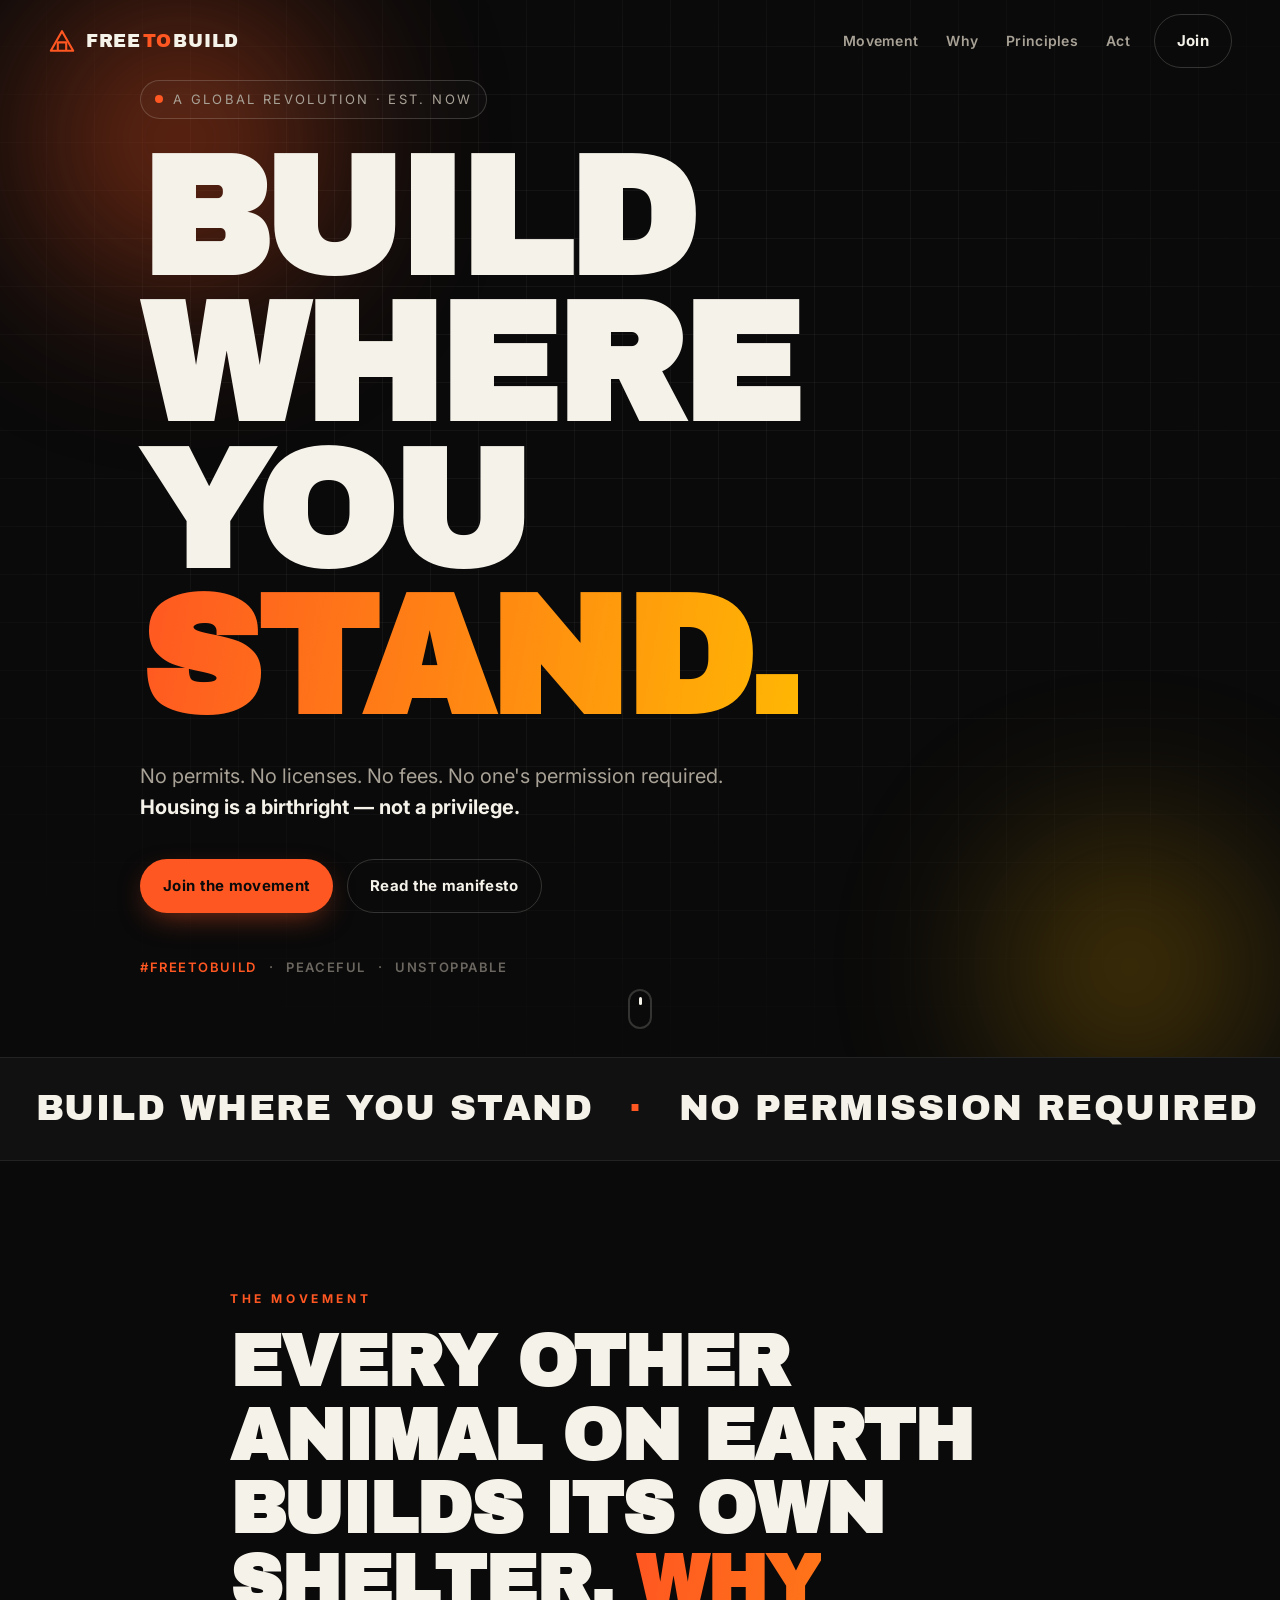
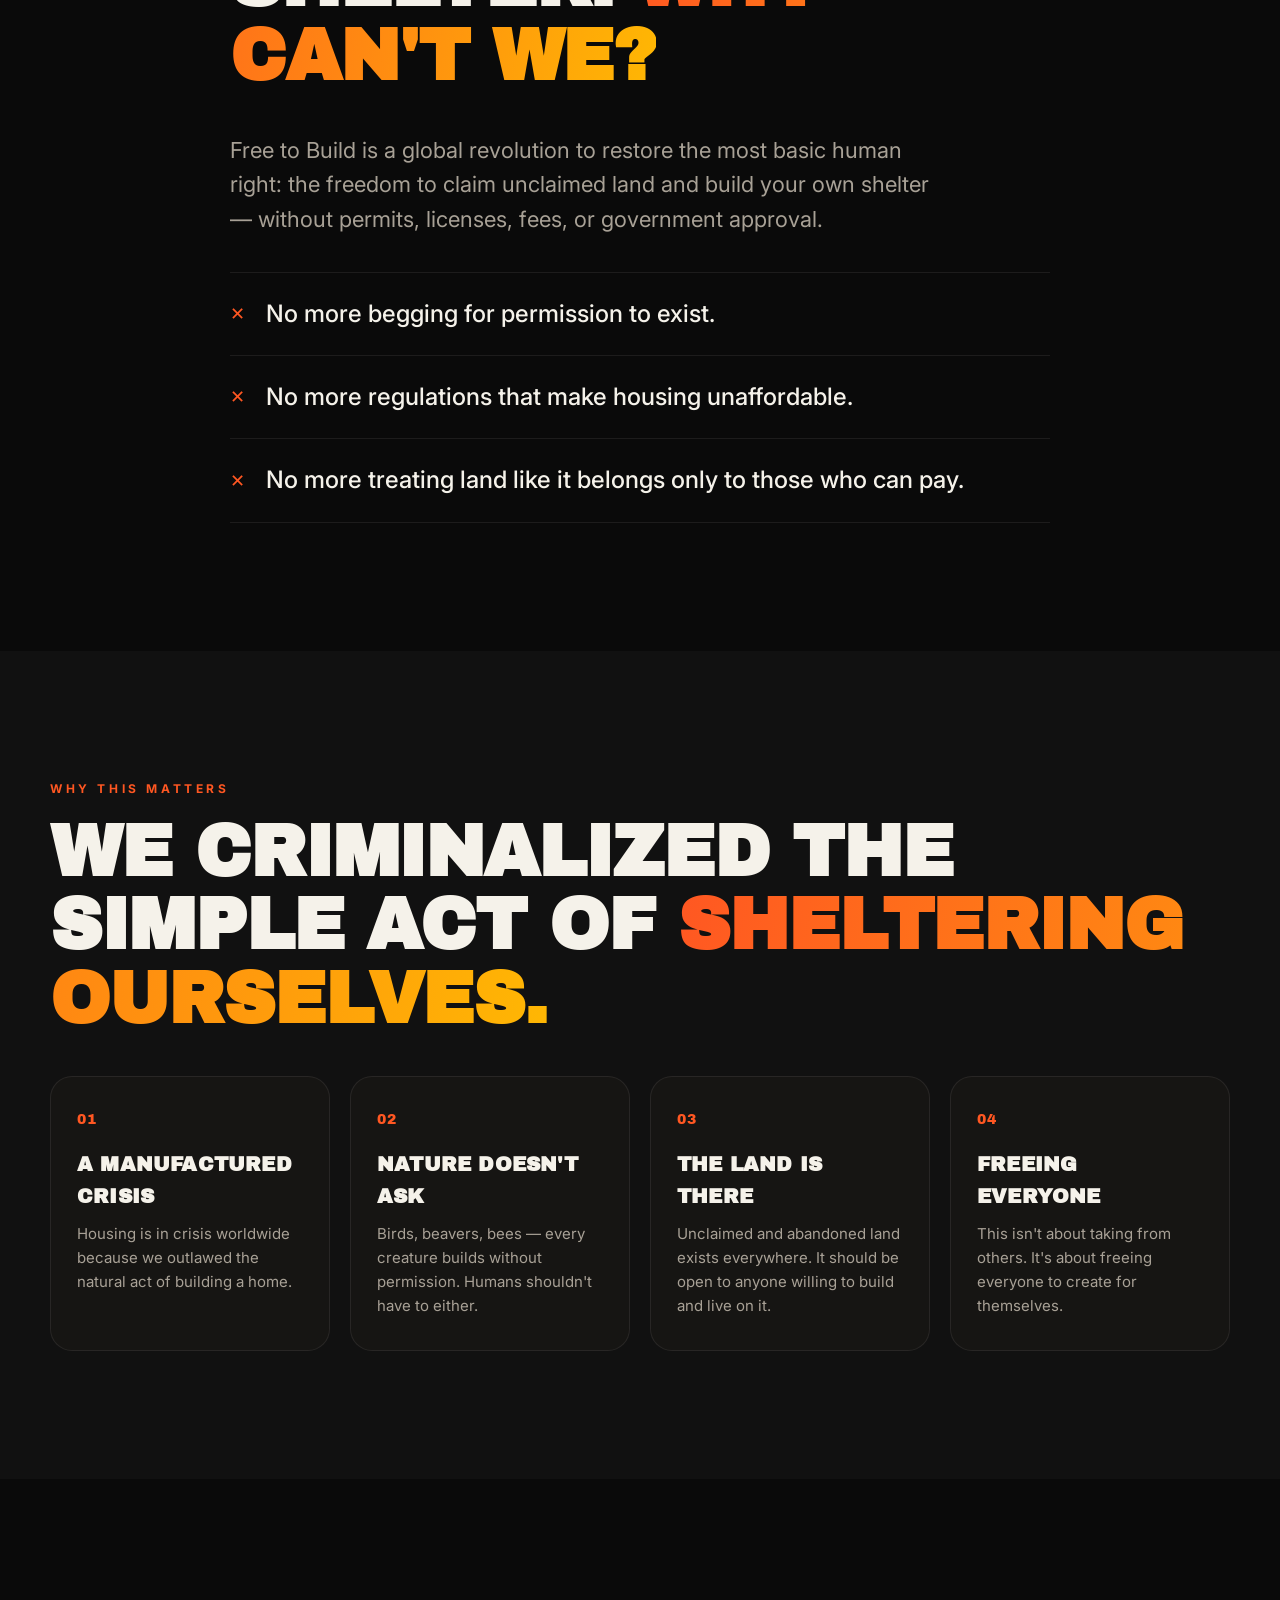
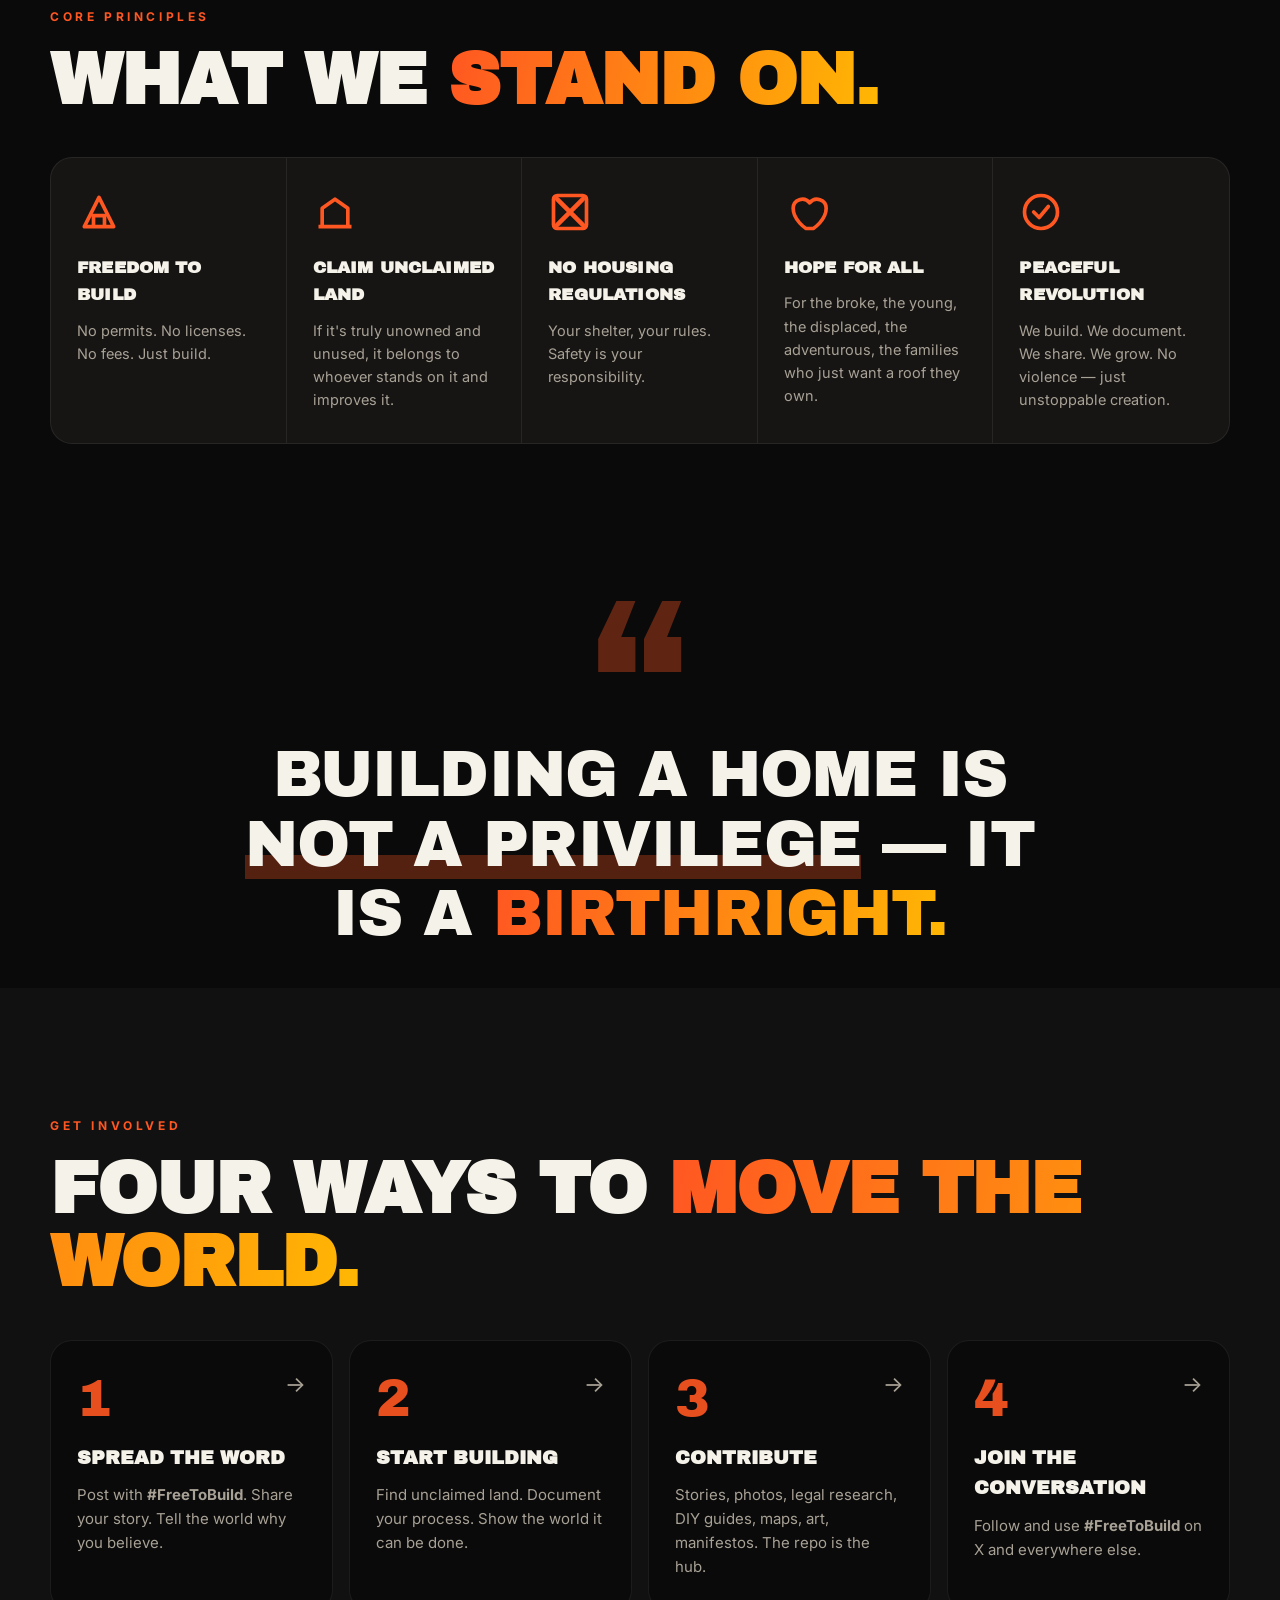
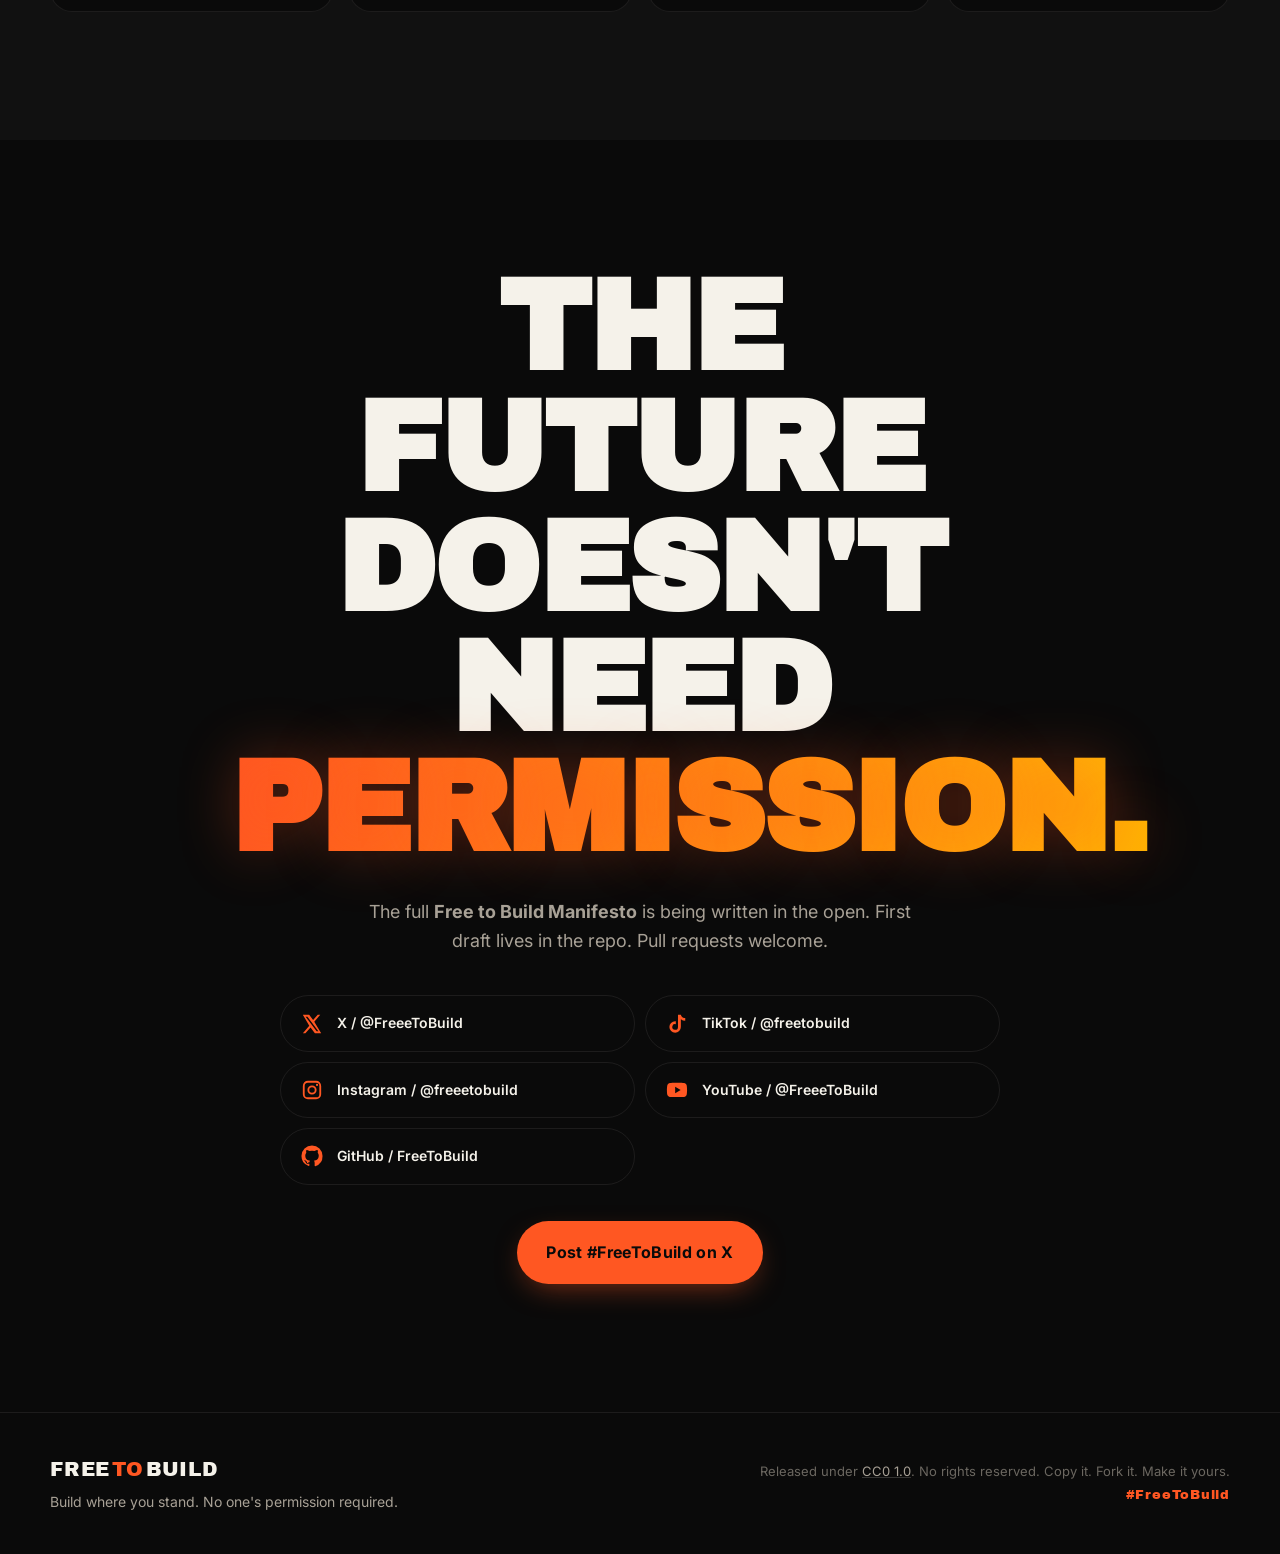
==== index.html @ 75aab4f0 "Add script to generate PNG variations of the Free To Build logo for social media - Implemented logo " ====
<!DOCTYPE html>
<html lang="en">
<head>
<meta charset="UTF-8" />
<meta name="viewport" content="width=device-width, initial-scale=1.0, viewport-fit=cover" />
<meta name="theme-color" content="#0a0a0a" />
<title>Free to Build — Build where you stand.</title>
<meta name="description" content="Free to Build is a global movement to restore the birthright to claim unclaimed land and build your own shelter. No permits. No fees. Just build." />

<!-- Open Graph -->
<meta property="og:title" content="Free to Build — Build where you stand." />
<meta property="og:description" content="A global movement to restore the birthright to build your own shelter. No permits. No fees. Just build." />
<meta property="og:type" content="website" />
<meta property="og:url" content="https://freetobuild.github.io/" />
<meta property="og:image" content="https://freetobuild.github.io/og.svg" />
<meta name="twitter:card" content="summary_large_image" />

<link rel="icon" type="image/svg+xml" href="favicon.svg" />
<link rel="preconnect" href="https://fonts.googleapis.com" />
<link rel="preconnect" href="https://fonts.gstatic.com" crossorigin />
<link href="https://fonts.googleapis.com/css2?family=Archivo+Black&family=Inter:wght@400;500;600;700;900&display=swap" rel="stylesheet" />
<link rel="stylesheet" href="styles.css" />
</head>
<body>

<header class="nav" id="nav">
  <a href="#top" class="brand" aria-label="Free to Build home">
    <span class="brand-mark" aria-hidden="true">
      <svg viewBox="0 0 40 40" width="28" height="28"><path d="M4 34 L20 6 L36 34 Z" fill="none" stroke="currentColor" stroke-width="3" stroke-linejoin="round"/><path d="M14 34 V22 H26 V34" fill="none" stroke="currentColor" stroke-width="3" stroke-linejoin="round"/></svg>
    </span>
    <span class="brand-text">FREE<span class="brand-to">TO</span>BUILD</span>
  </a>
  <nav class="nav-links" aria-label="Primary">
    <a href="#movement">Movement</a>
    <a href="#why">Why</a>
    <a href="#principles">Principles</a>
    <a href="#act">Act</a>
  </nav>
  <a class="btn btn-ghost nav-cta" href="#act">Join</a>
</header>

<main id="top">

  <!-- HERO -->
  <section class="hero">
    <div class="hero-bg" aria-hidden="true">
      <div class="grid-overlay"></div>
      <div class="glow glow-a"></div>
      <div class="glow glow-b"></div>
    </div>

    <div class="hero-inner">
      <p class="eyebrow"><span class="pulse"></span> A global revolution &middot; est. now</p>
      <h1 class="hero-title">
        <span class="line">Build where</span>
        <span class="line">you <em>stand.</em></span>
      </h1>
      <p class="hero-sub">
        No permits. No licenses. No fees. No one's permission required.
        <br />
        <strong>Housing is a birthright — not a privilege.</strong>
      </p>

      <div class="hero-cta">
        <a class="btn btn-primary" href="#act">Join the movement</a>
        <a class="btn btn-ghost" href="#manifesto">Read the manifesto</a>
      </div>

      <div class="hero-tags">
        <span>#FreeToBuild</span>
        <span aria-hidden="true">·</span>
        <span>Peaceful</span>
        <span aria-hidden="true">·</span>
        <span>Unstoppable</span>
      </div>
    </div>

    <a href="#movement" class="scroll-cue" aria-label="Scroll down">
      <span></span>
    </a>
  </section>

  <!-- MARQUEE -->
  <div class="marquee" aria-hidden="true">
    <div class="marquee-track">
      <span>BUILD WHERE YOU STAND</span><span>·</span>
      <span>NO PERMISSION REQUIRED</span><span>·</span>
      <span>SHELTER IS A BIRTHRIGHT</span><span>·</span>
      <span>#FREETOBUILD</span><span>·</span>
      <span>BUILD WHERE YOU STAND</span><span>·</span>
      <span>NO PERMISSION REQUIRED</span><span>·</span>
      <span>SHELTER IS A BIRTHRIGHT</span><span>·</span>
      <span>#FREETOBUILD</span><span>·</span>
    </div>
  </div>

  <!-- MOVEMENT -->
  <section id="movement" class="section">
    <div class="container narrow">
      <p class="section-tag">The Movement</p>
      <h2 class="section-title">Every other animal on Earth builds its own shelter. <span class="accent">Why can't we?</span></h2>
      <p class="lead">
        Free to Build is a global revolution to restore the most basic human right:
        the freedom to claim unclaimed land and build your own shelter —
        without permits, licenses, fees, or government approval.
      </p>
      <ul class="stripe-list">
        <li>No more begging for permission to exist.</li>
        <li>No more regulations that make housing unaffordable.</li>
        <li>No more treating land like it belongs only to those who can pay.</li>
      </ul>
    </div>
  </section>

  <!-- WHY -->
  <section id="why" class="section section-dark">
    <div class="container">
      <p class="section-tag">Why this matters</p>
      <h2 class="section-title">We criminalized the simple act of <span class="accent">sheltering ourselves.</span></h2>

      <div class="cards">
        <article class="card">
          <div class="card-num">01</div>
          <h3>A manufactured crisis</h3>
          <p>Housing is in crisis worldwide because we outlawed the natural act of building a home.</p>
        </article>
        <article class="card">
          <div class="card-num">02</div>
          <h3>Nature doesn't ask</h3>
          <p>Birds, beavers, bees — every creature builds without permission. Humans shouldn't have to either.</p>
        </article>
        <article class="card">
          <div class="card-num">03</div>
          <h3>The land is there</h3>
          <p>Unclaimed and abandoned land exists everywhere. It should be open to anyone willing to build and live on it.</p>
        </article>
        <article class="card">
          <div class="card-num">04</div>
          <h3>Freeing everyone</h3>
          <p>This isn't about taking from others. It's about freeing everyone to create for themselves.</p>
        </article>
      </div>
    </div>
  </section>

  <!-- PRINCIPLES -->
  <section id="principles" class="section">
    <div class="container">
      <p class="section-tag">Core Principles</p>
      <h2 class="section-title">What we <span class="accent">stand on.</span></h2>

      <div class="principles">
        <div class="principle">
          <div class="principle-icon" aria-hidden="true">
            <svg viewBox="0 0 24 24"><path d="M4 20 L12 4 L20 20 Z M9 20 V14 H15 V20" fill="none" stroke="currentColor" stroke-width="2" stroke-linejoin="round"/></svg>
          </div>
          <h3>Freedom to Build</h3>
          <p>No permits. No licenses. No fees. Just build.</p>
        </div>
        <div class="principle">
          <div class="principle-icon" aria-hidden="true">
            <svg viewBox="0 0 24 24"><path d="M3 20 H21 M5 20 V10 L12 5 L19 10 V20" fill="none" stroke="currentColor" stroke-width="2" stroke-linejoin="round"/></svg>
          </div>
          <h3>Claim Unclaimed Land</h3>
          <p>If it's truly unowned and unused, it belongs to whoever stands on it and improves it.</p>
        </div>
        <div class="principle">
          <div class="principle-icon" aria-hidden="true">
            <svg viewBox="0 0 24 24"><path d="M5 5 L19 19 M19 5 L5 19" stroke="currentColor" stroke-width="2.5" stroke-linecap="round"/><rect x="3" y="3" width="18" height="18" rx="2" fill="none" stroke="currentColor" stroke-width="2"/></svg>
          </div>
          <h3>No Housing Regulations</h3>
          <p>Your shelter, your rules. Safety is your responsibility.</p>
        </div>
        <div class="principle">
          <div class="principle-icon" aria-hidden="true">
            <svg viewBox="0 0 24 24"><path d="M12 21s-7-4.5-7-11a5 5 0 0 1 9-3 5 5 0 0 1 9 3c0 6.5-7 11-7 11z" fill="none" stroke="currentColor" stroke-width="2" stroke-linejoin="round"/></svg>
          </div>
          <h3>Hope for All</h3>
          <p>For the broke, the young, the displaced, the adventurous, the families who just want a roof they own.</p>
        </div>
        <div class="principle">
          <div class="principle-icon" aria-hidden="true">
            <svg viewBox="0 0 24 24"><circle cx="12" cy="12" r="9" fill="none" stroke="currentColor" stroke-width="2"/><path d="M8 12 L11 15 L16 9" fill="none" stroke="currentColor" stroke-width="2" stroke-linecap="round" stroke-linejoin="round"/></svg>
          </div>
          <h3>Peaceful Revolution</h3>
          <p>We build. We document. We share. We grow. No violence — just unstoppable creation.</p>
        </div>
      </div>
    </div>
  </section>

  <!-- QUOTE -->
  <section class="section quote-section">
    <div class="container narrow">
      <blockquote class="mega-quote">
        <span class="quote-mark" aria-hidden="true">“</span>
        Building a home is <span class="hl">not a privilege</span> —
        it is a <span class="hl-alt">birthright.</span>
      </blockquote>
    </div>
  </section>

  <!-- ACT -->
  <section id="act" class="section section-dark">
    <div class="container">
      <p class="section-tag">Get Involved</p>
      <h2 class="section-title">Four ways to <span class="accent">move the world.</span></h2>

      <div class="steps">
        <a class="step" href="https://x.com/hashtag/FreeToBuild" target="_blank" rel="noopener">
          <div class="step-num">1</div>
          <h3>Spread the Word</h3>
          <p>Post with <strong>#FreeToBuild</strong>. Share your story. Tell the world why you believe.</p>
          <span class="step-arrow" aria-hidden="true">→</span>
        </a>
        <a class="step" href="https://github.com/FreeToBuild" target="_blank" rel="noopener">
          <div class="step-num">2</div>
          <h3>Start Building</h3>
          <p>Find unclaimed land. Document your process. Show the world it can be done.</p>
          <span class="step-arrow" aria-hidden="true">→</span>
        </a>
        <a class="step" href="https://github.com/FreeToBuild" target="_blank" rel="noopener">
          <div class="step-num">3</div>
          <h3>Contribute</h3>
          <p>Stories, photos, legal research, DIY guides, maps, art, manifestos. The repo is the hub.</p>
          <span class="step-arrow" aria-hidden="true">→</span>
        </a>
        <a class="step" href="https://x.com/FreeeToBuild" target="_blank" rel="noopener">
          <div class="step-num">4</div>
          <h3>Join the Conversation</h3>
          <p>Follow and use <strong>#FreeToBuild</strong> on X and everywhere else.</p>
          <span class="step-arrow" aria-hidden="true">→</span>
        </a>
      </div>
    </div>
  </section>

  <!-- MANIFESTO / FINAL CTA -->
  <section id="manifesto" class="section final">
    <div class="container narrow center">
      <h2 class="final-title">
        The future<br/>doesn't need<br/><span class="accent-glow">permission.</span>
      </h2>
      <p class="final-sub">The full <strong>Free to Build Manifesto</strong> is being written in the open. First draft lives in the repo. Pull requests welcome.</p>

      <div class="social-row" aria-label="Follow Free to Build">
        <a class="social" href="https://x.com/FreeeToBuild" target="_blank" rel="noopener" aria-label="Follow on X">
          <svg viewBox="0 0 24 24" width="22" height="22"><path fill="currentColor" d="M18.244 2H21l-6.52 7.45L22 22h-6.84l-4.77-6.23L4.8 22H2.04l6.97-7.97L2 2h6.91l4.32 5.71L18.244 2zm-1.2 18h1.9L7.03 4H5.05l11.995 16z"/></svg>
          <span>X / @FreeeToBuild</span>
        </a>
        <a class="social" href="https://www.tiktok.com/@freetobuild" target="_blank" rel="noopener" aria-label="Follow on TikTok">
          <svg viewBox="0 0 24 24" width="22" height="22"><path fill="currentColor" d="M21 8.5a7.5 7.5 0 0 1-4.8-1.73v8.48a6.25 6.25 0 1 1-6.25-6.25c.25 0 .5.02.74.05v3.18a3.12 3.12 0 1 0 2.38 3.02V2h3.13A4.37 4.37 0 0 0 21 5.37V8.5z"/></svg>
          <span>TikTok / @freetobuild</span>
        </a>
        <a class="social" href="https://www.instagram.com/freeetobuild/" target="_blank" rel="noopener" aria-label="Follow on Instagram">
          <svg viewBox="0 0 24 24" width="22" height="22"><path fill="none" stroke="currentColor" stroke-width="2" d="M3 7.5A4.5 4.5 0 0 1 7.5 3h9A4.5 4.5 0 0 1 21 7.5v9a4.5 4.5 0 0 1-4.5 4.5h-9A4.5 4.5 0 0 1 3 16.5v-9z"/><circle cx="12" cy="12" r="4" fill="none" stroke="currentColor" stroke-width="2"/><circle cx="17.5" cy="6.5" r="1.2" fill="currentColor"/></svg>
          <span>Instagram / @freeetobuild</span>
        </a>
        <a class="social" href="https://www.youtube.com/@FreeeToBuild" target="_blank" rel="noopener" aria-label="Subscribe on YouTube">
          <svg viewBox="0 0 24 24" width="22" height="22"><path fill="currentColor" d="M23 12s0-3.6-.46-5.3a2.79 2.79 0 0 0-1.96-2C18.88 4.2 12 4.2 12 4.2s-6.88 0-8.58.5A2.79 2.79 0 0 0 1.46 6.7C1 8.4 1 12 1 12s0 3.6.46 5.3c.25.94.99 1.68 1.96 1.96 1.7.5 8.58.5 8.58.5s6.88 0 8.58-.5a2.79 2.79 0 0 0 1.96-1.96C23 15.6 23 12 23 12zM10 15.5v-7l6 3.5-6 3.5z"/></svg>
          <span>YouTube / @FreeeToBuild</span>
        </a>
        <a class="social" href="https://github.com/FreeToBuild" target="_blank" rel="noopener" aria-label="GitHub">
          <svg viewBox="0 0 24 24" width="22" height="22"><path fill="currentColor" d="M12 .5A11.5 11.5 0 0 0 .5 12a11.5 11.5 0 0 0 7.86 10.92c.57.1.78-.25.78-.55v-2c-3.2.7-3.88-1.37-3.88-1.37-.52-1.32-1.27-1.67-1.27-1.67-1.04-.71.08-.7.08-.7 1.15.08 1.76 1.18 1.76 1.18 1.02 1.75 2.68 1.24 3.34.95.1-.74.4-1.25.73-1.54-2.55-.29-5.24-1.28-5.24-5.68 0-1.26.45-2.28 1.18-3.08-.12-.29-.51-1.46.11-3.04 0 0 .97-.31 3.17 1.18a11 11 0 0 1 5.78 0c2.2-1.49 3.17-1.18 3.17-1.18.62 1.58.23 2.75.11 3.04.73.8 1.18 1.82 1.18 3.08 0 4.41-2.69 5.39-5.25 5.67.41.36.78 1.06.78 2.14v3.17c0 .31.21.67.79.55A11.5 11.5 0 0 0 23.5 12 11.5 11.5 0 0 0 12 .5z"/></svg>
          <span>GitHub / FreeToBuild</span>
        </a>
      </div>

      <div class="share">
        <a class="btn btn-primary btn-lg" href="https://x.com/intent/tweet?text=Build%20where%20you%20stand.%20No%20permission%20required.%20%23FreeToBuild&url=https%3A%2F%2Fgithub.com%2FFreeToBuild" target="_blank" rel="noopener">
          Post #FreeToBuild on X
        </a>
      </div>
    </div>
  </section>

</main>

<footer class="footer">
  <div class="container footer-inner">
    <div class="footer-brand">
      <span class="brand-text">FREE<span class="brand-to">TO</span>BUILD</span>
      <p>Build where you stand. No one's permission required.</p>
    </div>
    <div class="footer-meta">
      <p>Released under <a href="https://creativecommons.org/publicdomain/zero/1.0/" target="_blank" rel="noopener">CC0 1.0</a>. No rights reserved. Copy it. Fork it. Make it yours.</p>
      <p class="hash">#FreeToBuild</p>
    </div>
  </div>
</footer>

<script src="script.js" defer></script>
</body>
</html>
---- styles.css ----
/* =========================================================
   FREE TO BUILD — Stylesheet
   Dark, bold, emotional. Mobile-first.
   ========================================================= */

:root {
  --bg: #0a0a0a;
  --bg-2: #111111;
  --bg-3: #161513;
  --fg: #f5f2ea;
  --fg-dim: #a8a196;
  --muted: #6b6760;
  --line: rgba(245, 242, 234, 0.08);
  --line-strong: rgba(245, 242, 234, 0.18);

  --accent: #ff5722;       /* ember orange */
  --accent-2: #ffb703;     /* torch yellow */
  --accent-3: #ff3b2f;     /* signal red   */

  --radius: 14px;
  --radius-lg: 22px;

  --max: 1180px;
  --pad: clamp(20px, 5vw, 48px);

  --font-display: 'Archivo Black', 'Impact', 'Arial Black', system-ui, sans-serif;
  --font-body: 'Inter', system-ui, -apple-system, 'Segoe UI', Roboto, sans-serif;

  --ease: cubic-bezier(0.2, 0.8, 0.2, 1);
}

* { box-sizing: border-box; }
html { scroll-behavior: smooth; -webkit-text-size-adjust: 100%; }
body {
  margin: 0;
  background: var(--bg);
  color: var(--fg);
  font-family: var(--font-body);
  font-size: 17px;
  line-height: 1.6;
  -webkit-font-smoothing: antialiased;
  -moz-osx-font-smoothing: grayscale;
  overflow-x: hidden;
}

img, svg { max-width: 100%; display: block; }
a { color: inherit; text-decoration: none; }
button { font: inherit; }

::selection { background: var(--accent); color: #000; }

/* ============ NAV ============ */
.nav {
  position: fixed;
  top: 0; left: 0; right: 0;
  z-index: 50;
  display: flex;
  align-items: center;
  gap: 24px;
  padding: 14px var(--pad);
  background: rgba(10, 10, 10, 0);
  border-bottom: 1px solid transparent;
  transition: background .3s var(--ease), border-color .3s var(--ease), backdrop-filter .3s var(--ease);
}
.nav.scrolled {
  background: rgba(10, 10, 10, 0.78);
  -webkit-backdrop-filter: saturate(140%) blur(14px);
  backdrop-filter: saturate(140%) blur(14px);
  border-bottom-color: var(--line);
}

.brand {
  display: inline-flex;
  align-items: center;
  gap: 10px;
  color: var(--fg);
  font-family: var(--font-display);
  letter-spacing: 0.02em;
}
.brand-mark { color: var(--accent); display: inline-flex; }
.brand-text { font-size: 18px; letter-spacing: 0.04em; }
.brand-to { color: var(--accent); margin: 0 2px; }

.nav-links {
  margin-left: auto;
  display: none;
  gap: 28px;
}
.nav-links a {
  color: var(--fg-dim);
  font-weight: 600;
  font-size: 14px;
  letter-spacing: 0.02em;
  transition: color .2s var(--ease);
}
.nav-links a:hover { color: var(--fg); }

.nav-cta { margin-left: auto; }

@media (min-width: 780px) {
  .nav-links { display: inline-flex; }
  .nav-cta { margin-left: 0; }
}

/* ============ BUTTONS ============ */
.btn {
  display: inline-flex;
  align-items: center;
  justify-content: center;
  gap: 10px;
  padding: 14px 22px;
  border-radius: 999px;
  font-weight: 700;
  font-size: 15px;
  letter-spacing: 0.02em;
  border: 1px solid transparent;
  cursor: pointer;
  transition: transform .2s var(--ease), background .2s var(--ease),
              color .2s var(--ease), box-shadow .2s var(--ease), border-color .2s var(--ease);
  white-space: nowrap;
}
.btn-primary {
  background: var(--accent);
  color: #0a0a0a;
  box-shadow: 0 10px 30px -10px rgba(255, 87, 34, 0.55);
}
.btn-primary:hover { transform: translateY(-2px); box-shadow: 0 16px 40px -12px rgba(255, 87, 34, 0.7); }
.btn-ghost {
  background: transparent;
  color: var(--fg);
  border-color: var(--line-strong);
}
.btn-ghost:hover { border-color: var(--fg); background: rgba(245, 242, 234, 0.04); }
.btn-lg { padding: 18px 28px; font-size: 16px; }

/* ============ HERO ============ */
.hero {
  position: relative;
  min-height: 100svh;
  min-height: 100vh;
  display: grid;
  place-items: center;
  padding: calc(env(safe-area-inset-top) + 80px) var(--pad) 80px;
  overflow: hidden;
  isolation: isolate;
}

.hero-bg { position: absolute; inset: 0; z-index: -1; overflow: hidden; }

.grid-overlay {
  position: absolute; inset: -2px;
  background-image:
    linear-gradient(var(--line) 1px, transparent 1px),
    linear-gradient(90deg, var(--line) 1px, transparent 1px);
  background-size: 48px 48px;
  mask-image: radial-gradient(ellipse 80% 70% at 50% 40%, #000 40%, transparent 90%);
  -webkit-mask-image: radial-gradient(ellipse 80% 70% at 50% 40%, #000 40%, transparent 90%);
  opacity: 0.6;
}

.glow {
  position: absolute;
  border-radius: 50%;
  filter: blur(80px);
  opacity: 0.55;
  pointer-events: none;
  will-change: transform;
}
.glow-a {
  width: 520px; height: 520px;
  background: radial-gradient(circle, var(--accent) 0%, transparent 60%);
  top: -120px; left: -80px;
  animation: drift 22s ease-in-out infinite alternate;
}
.glow-b {
  width: 460px; height: 460px;
  background: radial-gradient(circle, var(--accent-2) 0%, transparent 60%);
  bottom: -140px; right: -80px;
  opacity: 0.35;
  animation: drift 28s ease-in-out infinite alternate-reverse;
}
@keyframes drift {
  0%   { transform: translate(0, 0) scale(1); }
  100% { transform: translate(60px, 40px) scale(1.1); }
}

.hero-inner {
  max-width: 1000px;
  width: 100%;
  text-align: left;
}

.eyebrow {
  display: inline-flex;
  align-items: center;
  gap: 10px;
  font-size: 13px;
  letter-spacing: 0.18em;
  text-transform: uppercase;
  color: var(--fg-dim);
  margin: 0 0 28px;
  padding: 8px 14px;
  border: 1px solid var(--line-strong);
  border-radius: 999px;
  background: rgba(255, 255, 255, 0.02);
}
.pulse {
  width: 8px; height: 8px; border-radius: 50%;
  background: var(--accent);
  box-shadow: 0 0 0 0 rgba(255, 87, 34, 0.6);
  animation: pulse 1.8s ease-out infinite;
}
@keyframes pulse {
  0% { box-shadow: 0 0 0 0 rgba(255, 87, 34, 0.6); }
  100% { box-shadow: 0 0 0 18px rgba(255, 87, 34, 0); }
}

.hero-title {
  font-family: var(--font-display);
  font-weight: 900;
  font-size: clamp(54px, 13vw, 180px);
  line-height: 0.88;
  letter-spacing: -0.02em;
  margin: 0 0 28px;
  text-transform: uppercase;
}
.hero-title .line {
  display: block;
  transform: translateY(20px);
  opacity: 0;
  animation: riseIn .9s var(--ease) forwards;
}
.hero-title .line:nth-child(2) { animation-delay: .15s; }
.hero-title em {
  font-style: normal;
  background: linear-gradient(100deg, var(--accent) 0%, var(--accent-2) 100%);
  -webkit-background-clip: text;
  background-clip: text;
  color: transparent;
  position: relative;
}
@keyframes riseIn {
  to { transform: translateY(0); opacity: 1; }
}

.hero-sub {
  max-width: 640px;
  color: var(--fg-dim);
  font-size: clamp(16px, 2vw, 20px);
  line-height: 1.55;
  margin: 0 0 36px;
}
.hero-sub strong { color: var(--fg); font-weight: 700; }

.hero-cta {
  display: flex;
  flex-wrap: wrap;
  gap: 14px;
  margin-bottom: 44px;
}

.hero-tags {
  display: flex;
  flex-wrap: wrap;
  gap: 12px;
  color: var(--muted);
  font-size: 13px;
  letter-spacing: 0.12em;
  text-transform: uppercase;
  font-weight: 600;
}
.hero-tags span:first-child { color: var(--accent); }

.scroll-cue {
  position: absolute;
  bottom: 28px; left: 50%;
  transform: translateX(-50%);
  width: 24px; height: 40px;
  border: 2px solid var(--line-strong);
  border-radius: 14px;
  display: none;
}
.scroll-cue span {
  display: block;
  width: 3px; height: 8px;
  background: var(--fg);
  border-radius: 2px;
  margin: 6px auto;
  animation: drop 1.8s var(--ease) infinite;
}
@keyframes drop { 0%,100% { transform: translateY(0); opacity: .4; } 50% { transform: translateY(12px); opacity: 1; } }
@media (min-height: 720px) and (min-width: 780px) { .scroll-cue { display: block; } }

/* ============ MARQUEE ============ */
.marquee {
  overflow: hidden;
  border-top: 1px solid var(--line);
  border-bottom: 1px solid var(--line);
  background: var(--bg-2);
  padding: 22px 0;
}
.marquee-track {
  display: inline-flex;
  gap: 36px;
  white-space: nowrap;
  font-family: var(--font-display);
  font-size: clamp(22px, 3.5vw, 36px);
  letter-spacing: 0.04em;
  color: var(--fg);
  animation: slide 38s linear infinite;
  padding-left: 36px;
}
.marquee-track span:nth-child(even) { color: var(--accent); }
@keyframes slide { to { transform: translateX(-50%); } }

/* ============ SECTIONS ============ */
.section {
  padding: clamp(72px, 10vw, 140px) var(--pad);
  position: relative;
}
.section-dark { background: var(--bg-2); }
.container { max-width: var(--max); margin: 0 auto; width: 100%; }
.container.narrow { max-width: 820px; }
.container.center { text-align: center; }

.section-tag {
  font-size: 12px;
  letter-spacing: 0.3em;
  text-transform: uppercase;
  color: var(--accent);
  font-weight: 700;
  margin: 0 0 18px;
}

.section-title {
  font-family: var(--font-display);
  font-size: clamp(34px, 6vw, 72px);
  line-height: 1.02;
  letter-spacing: -0.015em;
  margin: 0 0 40px;
  text-transform: uppercase;
}
.accent {
  background: linear-gradient(100deg, var(--accent) 0%, var(--accent-2) 100%);
  -webkit-background-clip: text;
  background-clip: text;
  color: transparent;
}

.lead {
  font-size: clamp(17px, 2vw, 22px);
  line-height: 1.55;
  color: var(--fg-dim);
  margin: 0 0 36px;
  max-width: 720px;
}

.stripe-list {
  list-style: none;
  padding: 0;
  margin: 0;
  border-top: 1px solid var(--line);
}
.stripe-list li {
  padding: 22px 0;
  border-bottom: 1px solid var(--line);
  font-size: clamp(18px, 2.2vw, 24px);
  font-weight: 500;
  color: var(--fg);
  position: relative;
  padding-left: 36px;
  transition: color .3s var(--ease), padding-left .3s var(--ease);
}
.stripe-list li::before {
  content: '✕';
  position: absolute;
  left: 0; top: 50%;
  transform: translateY(-50%);
  color: var(--accent);
  font-weight: 900;
  font-size: 18px;
}
.stripe-list li:hover { padding-left: 44px; color: var(--fg); }

/* ============ CARDS ============ */
.cards {
  display: grid;
  grid-template-columns: 1fr;
  gap: 20px;
}
@media (min-width: 640px)  { .cards { grid-template-columns: repeat(2, 1fr); } }
@media (min-width: 1000px) { .cards { grid-template-columns: repeat(4, 1fr); } }

.card {
  position: relative;
  padding: 32px 26px;
  border: 1px solid var(--line);
  border-radius: var(--radius-lg);
  background: var(--bg-3);
  overflow: hidden;
  transition: border-color .3s var(--ease), transform .3s var(--ease);
}
.card::before {
  content: '';
  position: absolute;
  inset: 0;
  background: radial-gradient(420px circle at var(--mx, -100px) var(--my, -100px), rgba(255, 87, 34, 0.14), transparent 40%);
  opacity: 0;
  transition: opacity .3s var(--ease);
  pointer-events: none;
}
.card:hover { border-color: var(--line-strong); transform: translateY(-4px); }
.card:hover::before { opacity: 1; }

.card-num {
  font-family: var(--font-display);
  font-size: 14px;
  color: var(--accent);
  margin-bottom: 16px;
  letter-spacing: 0.1em;
}
.card h3 {
  font-family: var(--font-display);
  text-transform: uppercase;
  font-size: 20px;
  letter-spacing: 0.01em;
  margin: 0 0 10px;
}
.card p { margin: 0; color: var(--fg-dim); font-size: 15px; line-height: 1.6; }

/* ============ PRINCIPLES ============ */
.principles {
  display: grid;
  grid-template-columns: 1fr;
  gap: 14px;
  border: 1px solid var(--line);
  border-radius: var(--radius-lg);
  overflow: hidden;
  background: var(--bg-3);
}
@media (min-width: 720px) { .principles { grid-template-columns: repeat(2, 1fr); gap: 0; } }
@media (min-width: 1020px) { .principles { grid-template-columns: repeat(5, 1fr); } }

.principle {
  padding: 32px 26px;
  border-bottom: 1px solid var(--line);
  transition: background .3s var(--ease);
}
@media (min-width: 720px) {
  .principle { border-right: 1px solid var(--line); }
  .principle:nth-child(2n) { border-right: none; }
}
@media (min-width: 1020px) {
  .principle { border-right: 1px solid var(--line); border-bottom: none; }
  .principle:nth-child(2n) { border-right: 1px solid var(--line); }
  .principle:last-child { border-right: none; }
}
.principle:hover { background: rgba(255, 87, 34, 0.04); }

.principle-icon {
  width: 44px; height: 44px;
  color: var(--accent);
  margin-bottom: 20px;
}
.principle h3 {
  font-family: var(--font-display);
  text-transform: uppercase;
  font-size: 17px;
  margin: 0 0 10px;
  letter-spacing: 0.01em;
}
.principle p { margin: 0; color: var(--fg-dim); font-size: 14.5px; line-height: 1.6; }

/* ============ QUOTE ============ */
.quote-section { padding-top: 40px; padding-bottom: 40px; }
.mega-quote {
  margin: 0;
  font-family: var(--font-display);
  font-size: clamp(30px, 5.5vw, 64px);
  line-height: 1.08;
  letter-spacing: -0.01em;
  text-transform: uppercase;
  position: relative;
  text-align: center;
}
.quote-mark {
  display: block;
  font-size: clamp(100px, 16vw, 200px);
  line-height: 0.6;
  color: var(--accent);
  opacity: 0.35;
  margin-bottom: 8px;
}
.hl {
  background: linear-gradient(transparent 65%, rgba(255, 87, 34, 0.3) 65%);
}
.hl-alt {
  background: linear-gradient(100deg, var(--accent) 0%, var(--accent-2) 100%);
  -webkit-background-clip: text;
  background-clip: text;
  color: transparent;
}

/* ============ STEPS ============ */
.steps {
  display: grid;
  grid-template-columns: 1fr;
  gap: 16px;
}
@media (min-width: 640px)  { .steps { grid-template-columns: repeat(2, 1fr); } }
@media (min-width: 1000px) { .steps { grid-template-columns: repeat(4, 1fr); } }

.step {
  position: relative;
  display: block;
  padding: 32px 26px;
  border: 1px solid var(--line);
  border-radius: var(--radius-lg);
  background: var(--bg);
  transition: border-color .3s var(--ease), transform .3s var(--ease), background .3s var(--ease);
  overflow: hidden;
}
.step:hover { border-color: var(--accent); transform: translateY(-4px); background: rgba(255, 87, 34, 0.04); }

.step-num {
  font-family: var(--font-display);
  font-size: 52px;
  line-height: 1;
  color: var(--accent);
  margin-bottom: 18px;
  opacity: 0.9;
}
.step h3 {
  font-family: var(--font-display);
  text-transform: uppercase;
  font-size: 19px;
  margin: 0 0 10px;
}
.step p { margin: 0; color: var(--fg-dim); font-size: 15px; }

.step-arrow {
  position: absolute;
  top: 26px; right: 26px;
  font-size: 22px;
  color: var(--fg-dim);
  transition: transform .3s var(--ease), color .3s var(--ease);
}
.step:hover .step-arrow { transform: translate(4px, -4px); color: var(--accent); }

/* ============ FINAL ============ */
.final { padding-bottom: clamp(80px, 10vw, 140px); }
.final-title {
  font-family: var(--font-display);
  font-size: clamp(44px, 10vw, 130px);
  line-height: 0.94;
  letter-spacing: -0.02em;
  text-transform: uppercase;
  margin: 0 0 28px;
}
.accent-glow {
  background: linear-gradient(100deg, var(--accent) 0%, var(--accent-2) 100%);
  -webkit-background-clip: text;
  background-clip: text;
  color: transparent;
  text-shadow: 0 0 60px rgba(255, 87, 34, 0.3);
}
.final-sub {
  max-width: 560px;
  margin: 0 auto 40px;
  color: var(--fg-dim);
  font-size: clamp(16px, 2vw, 18px);
}

.social-row {
  display: grid;
  grid-template-columns: 1fr;
  gap: 10px;
  margin: 0 auto 36px;
  max-width: 720px;
}
@media (min-width: 640px) { .social-row { grid-template-columns: repeat(2, 1fr); } }

.social {
  display: inline-flex;
  align-items: center;
  gap: 14px;
  padding: 16px 20px;
  border: 1px solid var(--line);
  border-radius: 999px;
  color: var(--fg);
  font-weight: 600;
  font-size: 14px;
  transition: border-color .3s var(--ease), background .3s var(--ease), transform .3s var(--ease);
}
.social svg { color: var(--accent); flex-shrink: 0; }
.social:hover { border-color: var(--accent); background: rgba(255, 87, 34, 0.06); transform: translateY(-2px); }

.share { margin-top: 8px; }

/* ============ FOOTER ============ */
.footer {
  padding: 40px var(--pad);
  border-top: 1px solid var(--line);
  background: var(--bg);
}
.footer-inner {
  display: flex;
  flex-direction: column;
  gap: 20px;
  justify-content: space-between;
  align-items: flex-start;
}
@media (min-width: 720px) { .footer-inner { flex-direction: row; align-items: center; } }

.footer-brand .brand-text { font-family: var(--font-display); font-size: 20px; letter-spacing: 0.04em; }
.footer-brand p { margin: 6px 0 0; color: var(--fg-dim); font-size: 14px; }

.footer-meta { font-size: 13px; color: var(--muted); text-align: left; }
@media (min-width: 720px) { .footer-meta { text-align: right; } }
.footer-meta p { margin: 4px 0; }
.footer-meta a { color: var(--fg-dim); text-decoration: underline; text-decoration-color: var(--line-strong); }
.footer-meta a:hover { color: var(--accent); text-decoration-color: var(--accent); }
.footer-meta .hash { font-family: var(--font-display); color: var(--accent); letter-spacing: 0.06em; }

/* ============ REVEAL ============ */
.reveal { opacity: 0; transform: translateY(20px); transition: opacity .7s var(--ease), transform .7s var(--ease); }
.reveal.in { opacity: 1; transform: translateY(0); }

/* ============ REDUCED MOTION ============ */
@media (prefers-reduced-motion: reduce) {
  *, *::before, *::after {
    animation-duration: 0.001ms !important;
    animation-iteration-count: 1 !important;
    transition-duration: 0.001ms !important;
    scroll-behavior: auto !important;
  }
  .hero-title .line { opacity: 1; transform: none; }
  .reveal { opacity: 1; transform: none; }
}
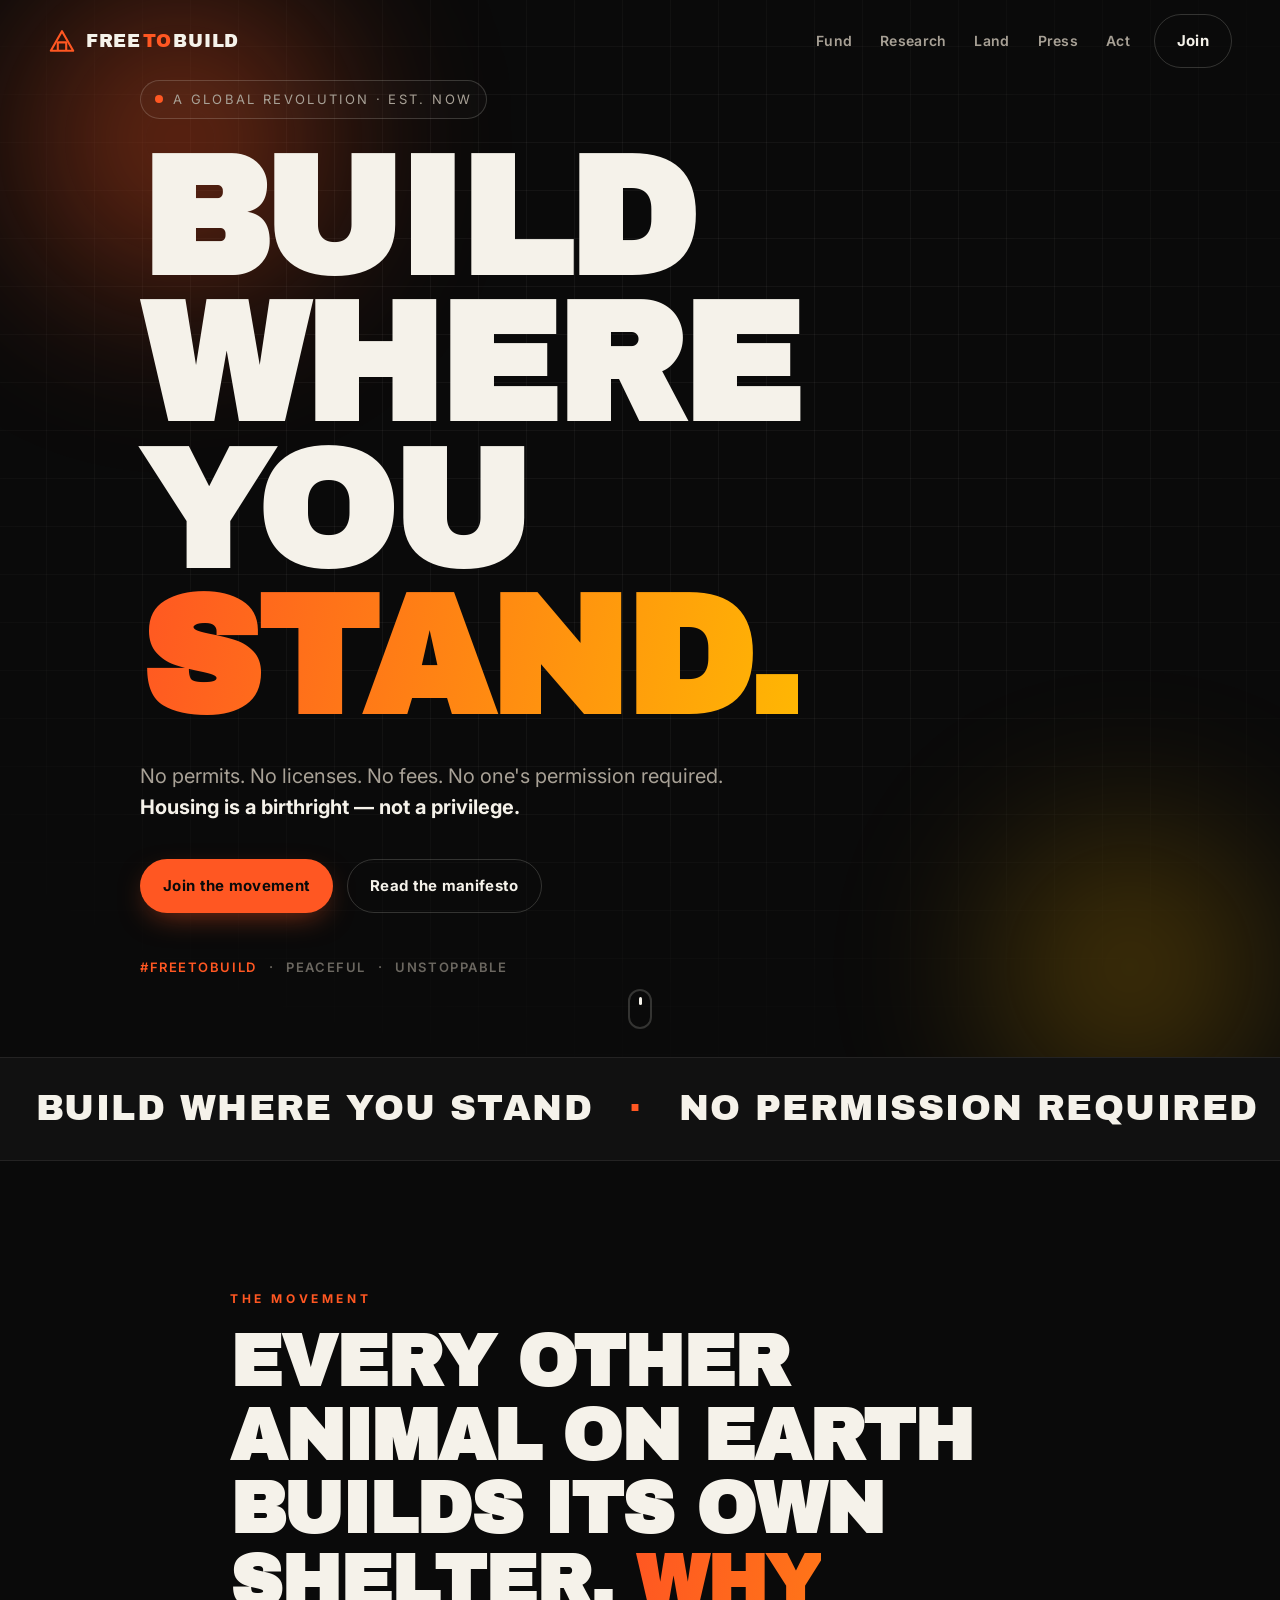
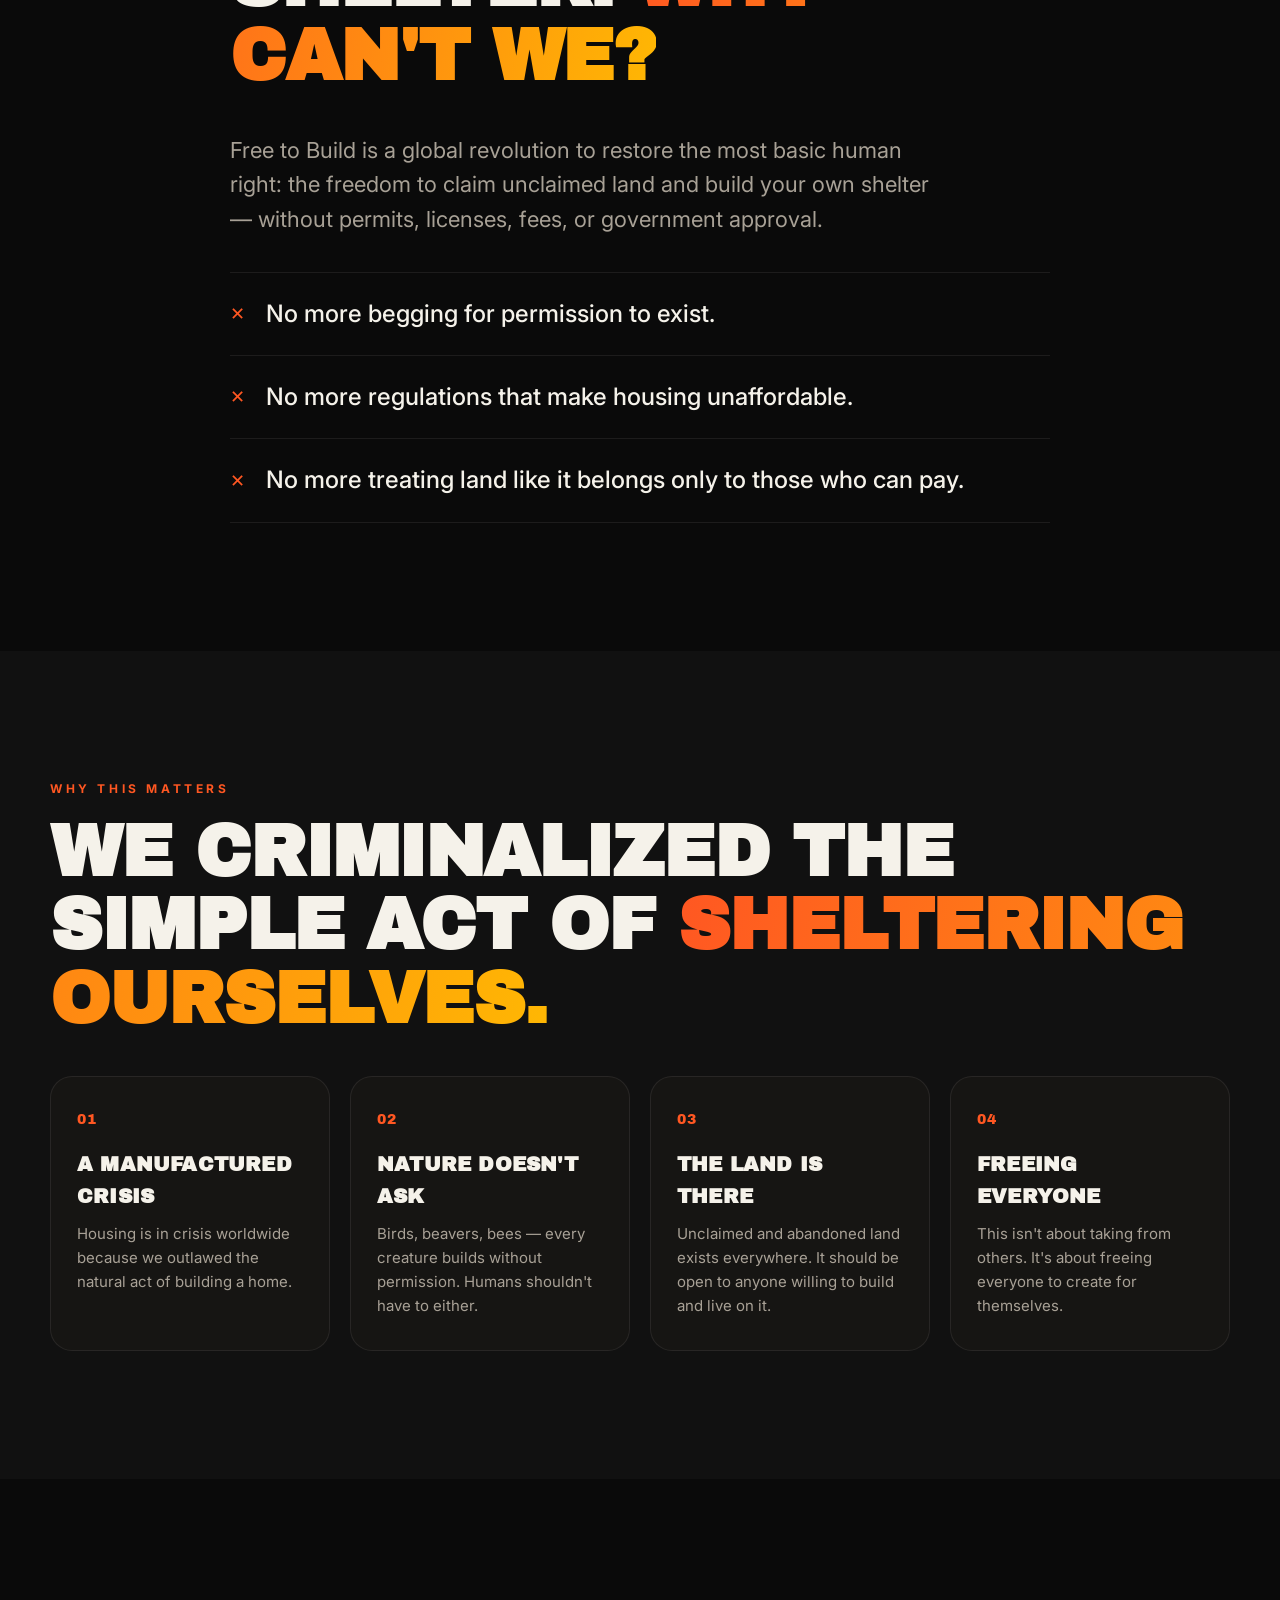
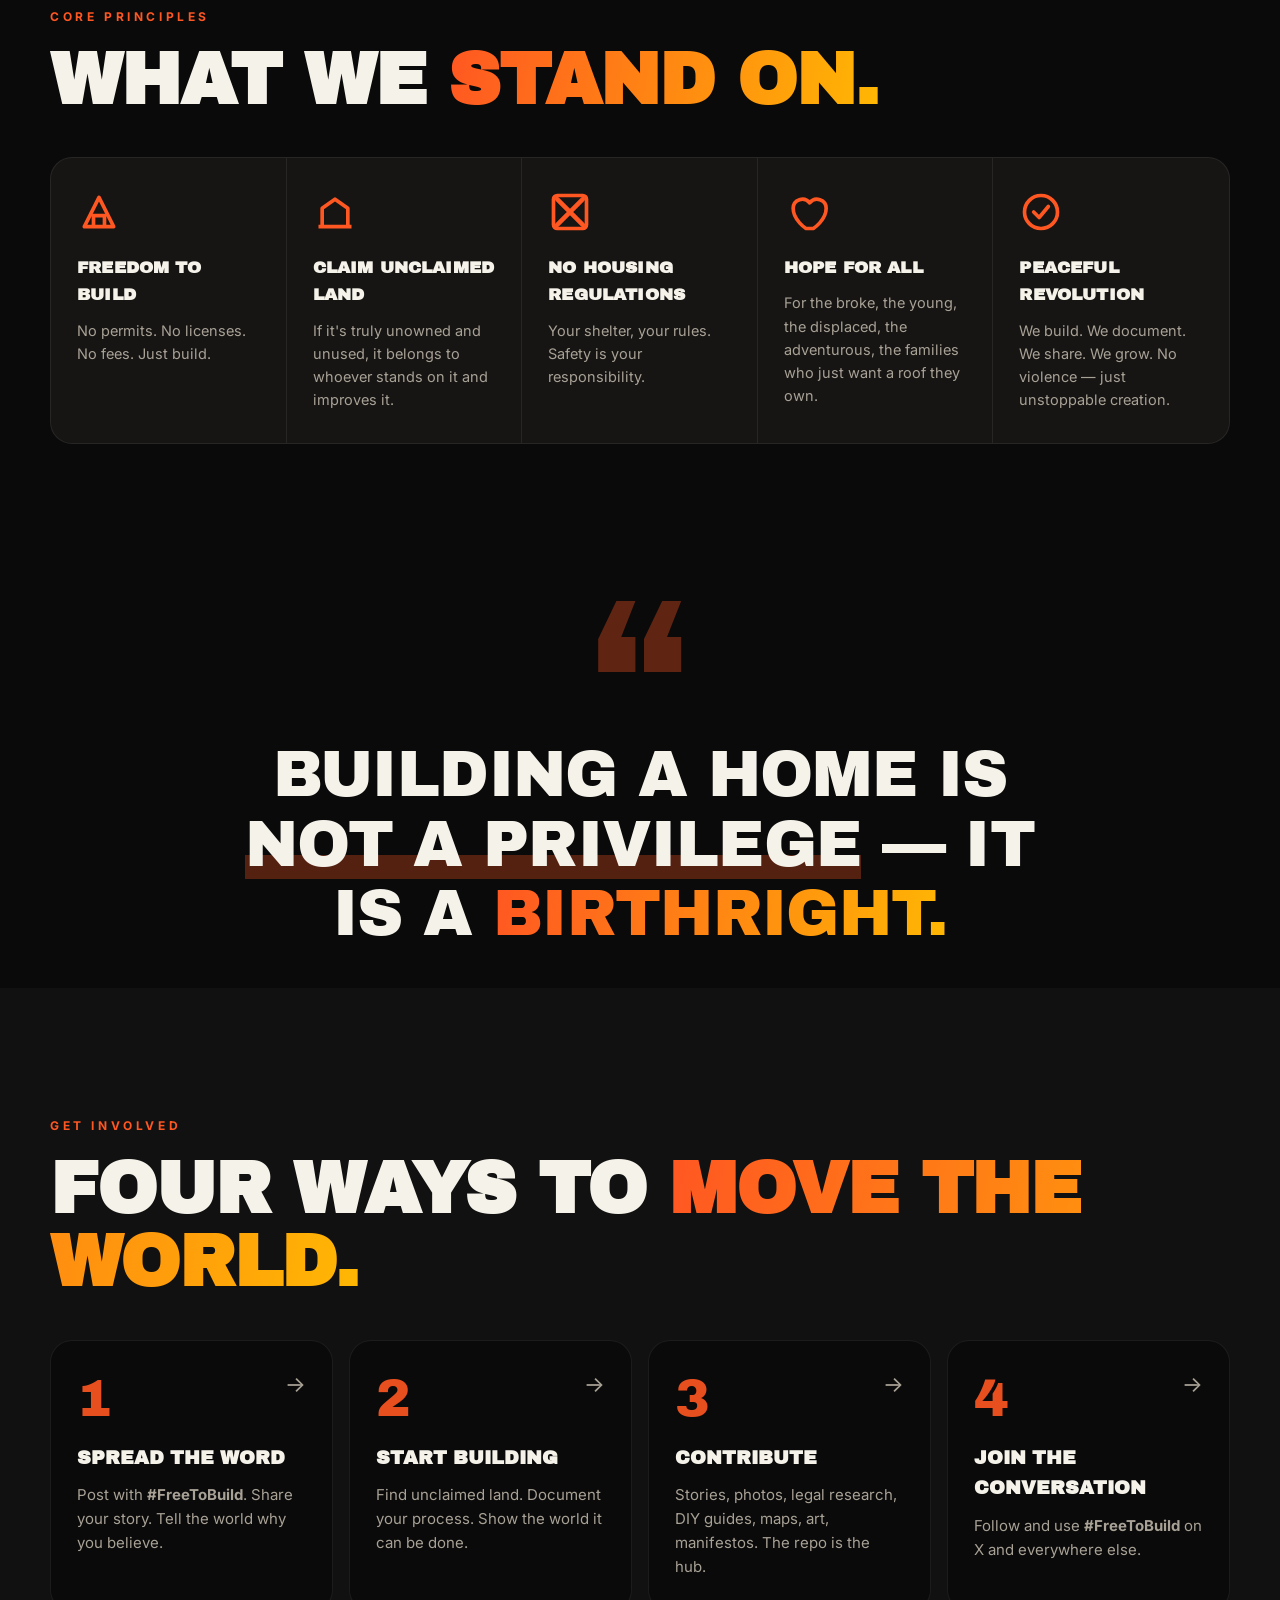
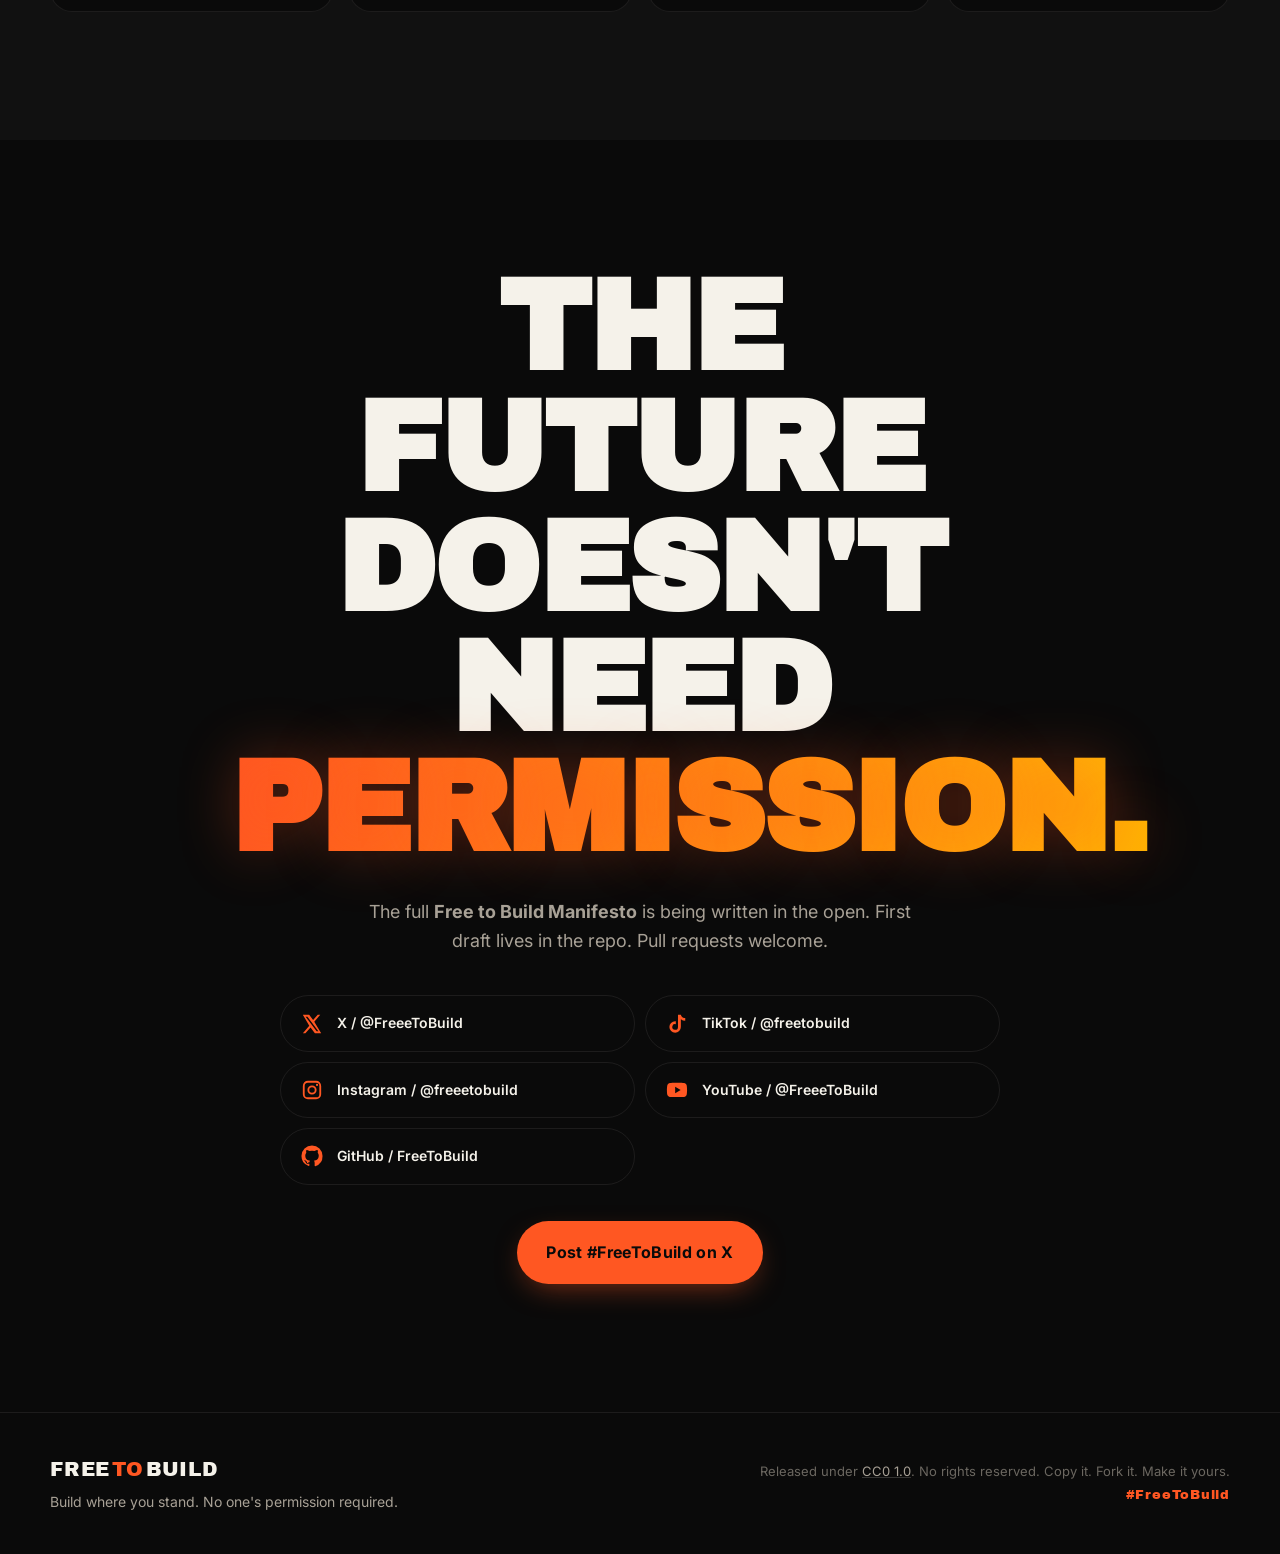
==== commit c56945be: "Add research documentation page and PDF generation scripts - Created a new HTML page for research an" ====
--- a/index.html
+++ b/index.html
@@ -31,9 +31,10 @@
     <span class="brand-text">FREE<span class="brand-to">TO</span>BUILD</span>
   </a>
   <nav class="nav-links" aria-label="Primary">
-    <a href="#movement">Movement</a>
-    <a href="#why">Why</a>
-    <a href="#principles">Principles</a>
+    <a href="fund.html">Fund</a>
+    <a href="research.html">Research</a>
+    <a href="land.html">Land</a>
+    <a href="press.html">Press</a>
     <a href="#act">Act</a>
   </nav>
   <a class="btn btn-ghost nav-cta" href="#act">Join</a>
--- a/styles.css
+++ b/styles.css
@@ -637,3 +637,346 @@
   .hero-title .line { opacity: 1; transform: none; }
   .reveal { opacity: 1; transform: none; }
 }
+
+/* =========================================================
+   SUBPAGE STYLES — fund, research, land, press
+   ========================================================= */
+
+.page-hero {
+  position: relative;
+  padding: calc(env(safe-area-inset-top) + 140px) var(--pad) 80px;
+  overflow: hidden;
+  isolation: isolate;
+  border-bottom: 1px solid var(--line);
+}
+.page-hero .hero-bg { position: absolute; inset: 0; z-index: -1; overflow: hidden; }
+.page-hero-inner { max-width: var(--max); margin: 0 auto; }
+.page-eyebrow {
+  display: inline-block;
+  font-size: 12px;
+  letter-spacing: 0.3em;
+  text-transform: uppercase;
+  color: var(--accent);
+  font-weight: 700;
+  margin: 0 0 18px;
+  padding: 8px 14px;
+  border: 1px solid var(--line-strong);
+  border-radius: 999px;
+}
+.page-title {
+  font-family: var(--font-display);
+  font-size: clamp(44px, 9vw, 104px);
+  line-height: 0.95;
+  letter-spacing: -0.015em;
+  margin: 0 0 24px;
+  text-transform: uppercase;
+}
+.page-sub {
+  max-width: 720px;
+  color: var(--fg-dim);
+  font-size: clamp(17px, 2.1vw, 22px);
+  line-height: 1.55;
+  margin: 0;
+}
+.page-sub strong { color: var(--fg); }
+
+/* Prose blocks */
+.prose {
+  max-width: 820px;
+  margin: 0 auto;
+}
+.prose h3 {
+  font-family: var(--font-display);
+  font-size: clamp(26px, 3.4vw, 38px);
+  line-height: 1.1;
+  letter-spacing: -0.01em;
+  margin: 56px 0 18px;
+  text-transform: uppercase;
+}
+.prose h3:first-child { margin-top: 0; }
+.prose h4 {
+  font-family: var(--font-body);
+  font-weight: 800;
+  font-size: 18px;
+  letter-spacing: 0.02em;
+  margin: 28px 0 10px;
+  color: var(--fg);
+  text-transform: uppercase;
+}
+.prose p {
+  font-size: 17px;
+  line-height: 1.65;
+  color: var(--fg-dim);
+  margin: 0 0 18px;
+}
+.prose p strong { color: var(--fg); font-weight: 700; }
+.prose a {
+  color: var(--fg);
+  text-decoration: underline;
+  text-decoration-color: var(--accent);
+  text-underline-offset: 3px;
+  transition: color .2s var(--ease);
+}
+.prose a:hover { color: var(--accent); }
+.prose ul, .prose ol {
+  color: var(--fg-dim);
+  padding-left: 22px;
+  margin: 0 0 22px;
+}
+.prose li { margin: 8px 0; line-height: 1.6; }
+.prose li strong { color: var(--fg); }
+.prose blockquote {
+  border-left: 3px solid var(--accent);
+  padding: 8px 0 8px 22px;
+  margin: 24px 0;
+  color: var(--fg);
+  font-size: 19px;
+  font-style: italic;
+}
+
+/* Table for data (adverse possession, allodial, etc.) */
+.data-table-wrap {
+  overflow-x: auto;
+  border: 1px solid var(--line);
+  border-radius: var(--radius);
+  background: var(--bg-3);
+  margin: 28px 0;
+}
+.data-table {
+  width: 100%;
+  border-collapse: collapse;
+  font-size: 15px;
+  min-width: 560px;
+}
+.data-table th, .data-table td {
+  padding: 14px 18px;
+  text-align: left;
+  border-bottom: 1px solid var(--line);
+  vertical-align: top;
+}
+.data-table thead th {
+  font-family: var(--font-display);
+  font-size: 12px;
+  letter-spacing: 0.2em;
+  text-transform: uppercase;
+  color: var(--accent);
+  border-bottom-color: var(--line-strong);
+  background: rgba(255, 87, 34, 0.04);
+}
+.data-table tbody tr:last-child td { border-bottom: none; }
+.data-table tbody tr:hover { background: rgba(255, 255, 255, 0.02); }
+.data-table td.num {
+  font-family: var(--font-display);
+  color: var(--fg);
+  white-space: nowrap;
+}
+.data-table td .tag {
+  display: inline-block;
+  padding: 2px 8px;
+  border-radius: 999px;
+  font-size: 11px;
+  font-weight: 700;
+  letter-spacing: 0.08em;
+  text-transform: uppercase;
+}
+.data-table td .tag.hot { background: rgba(255, 87, 34, 0.15); color: var(--accent); }
+.data-table td .tag.warm { background: rgba(255, 183, 3, 0.13); color: var(--accent-2); }
+.data-table td .tag.cool { background: rgba(245, 242, 234, 0.08); color: var(--fg-dim); }
+
+/* Donation / action grid */
+.give-grid {
+  display: grid;
+  grid-template-columns: 1fr;
+  gap: 18px;
+  margin: 30px 0;
+}
+@media (min-width: 720px) { .give-grid { grid-template-columns: repeat(2, 1fr); } }
+@media (min-width: 1040px) { .give-grid { grid-template-columns: repeat(3, 1fr); } }
+
+.give-card {
+  display: flex;
+  flex-direction: column;
+  padding: 26px 24px;
+  border: 1px solid var(--line);
+  border-radius: var(--radius-lg);
+  background: var(--bg-3);
+  transition: transform .25s var(--ease), border-color .25s var(--ease);
+}
+.give-card:hover { transform: translateY(-3px); border-color: var(--line-strong); }
+.give-card .tag {
+  display: inline-block;
+  font-size: 11px;
+  letter-spacing: 0.2em;
+  text-transform: uppercase;
+  color: var(--accent);
+  font-weight: 700;
+  margin-bottom: 10px;
+}
+.give-card h3 {
+  font-family: var(--font-display);
+  margin: 0 0 10px;
+  font-size: 22px;
+  text-transform: uppercase;
+  letter-spacing: 0.01em;
+}
+.give-card p {
+  color: var(--fg-dim);
+  font-size: 15px;
+  line-height: 1.55;
+  margin: 0 0 16px;
+  flex-grow: 1;
+}
+.give-card .give-cta {
+  display: inline-flex;
+  align-items: center;
+  gap: 8px;
+  color: var(--accent);
+  font-weight: 700;
+  font-size: 14px;
+  letter-spacing: 0.04em;
+  text-transform: uppercase;
+}
+.give-card .give-cta::after {
+  content: '→';
+  transition: transform .25s var(--ease);
+}
+.give-card:hover .give-cta::after { transform: translateX(4px); }
+
+/* Press asset grid */
+.asset-grid {
+  display: grid;
+  grid-template-columns: repeat(auto-fill, minmax(220px, 1fr));
+  gap: 16px;
+  margin: 26px 0;
+}
+.asset {
+  border: 1px solid var(--line);
+  border-radius: var(--radius);
+  overflow: hidden;
+  background: var(--bg-3);
+  transition: transform .25s var(--ease), border-color .25s var(--ease);
+  display: flex;
+  flex-direction: column;
+}
+.asset:hover { transform: translateY(-3px); border-color: var(--line-strong); }
+.asset-thumb {
+  aspect-ratio: 1 / 1;
+  background: var(--bg-2);
+  display: grid;
+  place-items: center;
+  overflow: hidden;
+}
+.asset-thumb.wide { aspect-ratio: 16 / 9; }
+.asset-thumb.ultra { aspect-ratio: 3 / 1; }
+.asset-thumb img { width: 100%; height: 100%; object-fit: contain; padding: 16px; }
+.asset-thumb.wide img, .asset-thumb.ultra img { object-fit: cover; padding: 0; }
+.asset-meta {
+  padding: 14px 16px;
+  border-top: 1px solid var(--line);
+  display: flex;
+  justify-content: space-between;
+  align-items: center;
+  gap: 10px;
+}
+.asset-meta .name { font-size: 13px; font-weight: 700; color: var(--fg); }
+.asset-meta .dim { font-size: 11px; color: var(--muted); letter-spacing: 0.06em; }
+.asset-dl {
+  display: inline-flex;
+  align-items: center;
+  gap: 6px;
+  padding: 6px 10px;
+  border-radius: 999px;
+  border: 1px solid var(--line-strong);
+  color: var(--fg);
+  font-size: 12px;
+  font-weight: 700;
+  letter-spacing: 0.04em;
+  text-transform: uppercase;
+  transition: background .2s var(--ease), color .2s var(--ease);
+}
+.asset-dl:hover { background: var(--accent); color: #0a0a0a; border-color: var(--accent); }
+.asset-thumb.on-dark { background: #0a0a0a; }
+.prose-gap { margin-top: 36px; }
+
+/* Big PDF banner cards */
+.pdf-row {
+  display: grid;
+  grid-template-columns: 1fr;
+  gap: 20px;
+  margin: 30px 0 50px;
+}
+@media (min-width: 820px) { .pdf-row { grid-template-columns: repeat(2, 1fr); } }
+.pdf-card {
+  position: relative;
+  padding: 36px 30px;
+  border-radius: var(--radius-lg);
+  border: 1px solid var(--line-strong);
+  background: linear-gradient(140deg, rgba(255,87,34,0.10), rgba(255,183,3,0.04) 60%, transparent);
+  overflow: hidden;
+  display: flex;
+  flex-direction: column;
+  min-height: 260px;
+}
+.pdf-card::before {
+  content: '';
+  position: absolute;
+  inset: -40% -40% auto auto;
+  width: 340px; height: 340px;
+  background: radial-gradient(circle, var(--accent) 0%, transparent 60%);
+  opacity: 0.25;
+  filter: blur(40px);
+  pointer-events: none;
+}
+.pdf-card .kicker {
+  font-size: 11px;
+  letter-spacing: 0.25em;
+  text-transform: uppercase;
+  color: var(--accent);
+  font-weight: 800;
+  margin-bottom: 10px;
+}
+.pdf-card h3 {
+  font-family: var(--font-display);
+  font-size: clamp(24px, 3.2vw, 34px);
+  line-height: 1.05;
+  margin: 0 0 12px;
+  text-transform: uppercase;
+  letter-spacing: -0.005em;
+}
+.pdf-card p { color: var(--fg-dim); margin: 0 0 22px; flex-grow: 1; }
+.pdf-card .btn { align-self: flex-start; }
+
+/* TL;DR callout */
+.callout {
+  border: 1px solid var(--line-strong);
+  border-radius: var(--radius-lg);
+  padding: 26px 28px;
+  background: var(--bg-3);
+  margin: 32px 0;
+}
+.callout .kicker {
+  font-size: 11px;
+  letter-spacing: 0.25em;
+  text-transform: uppercase;
+  color: var(--accent);
+  font-weight: 800;
+  margin: 0 0 10px;
+}
+.callout p { color: var(--fg); font-size: 17px; margin: 0; }
+
+/* Subpage section variants */
+.subpage .section { padding: clamp(52px, 8vw, 96px) var(--pad); }
+
+/* Mini footer-cta */
+.section-cta {
+  padding: clamp(52px, 8vw, 96px) var(--pad);
+  text-align: center;
+}
+.section-cta h2 {
+  font-family: var(--font-display);
+  font-size: clamp(30px, 5vw, 56px);
+  margin: 0 0 18px;
+  text-transform: uppercase;
+  letter-spacing: -0.01em;
+}
+.section-cta p { color: var(--fg-dim); max-width: 620px; margin: 0 auto 26px; }
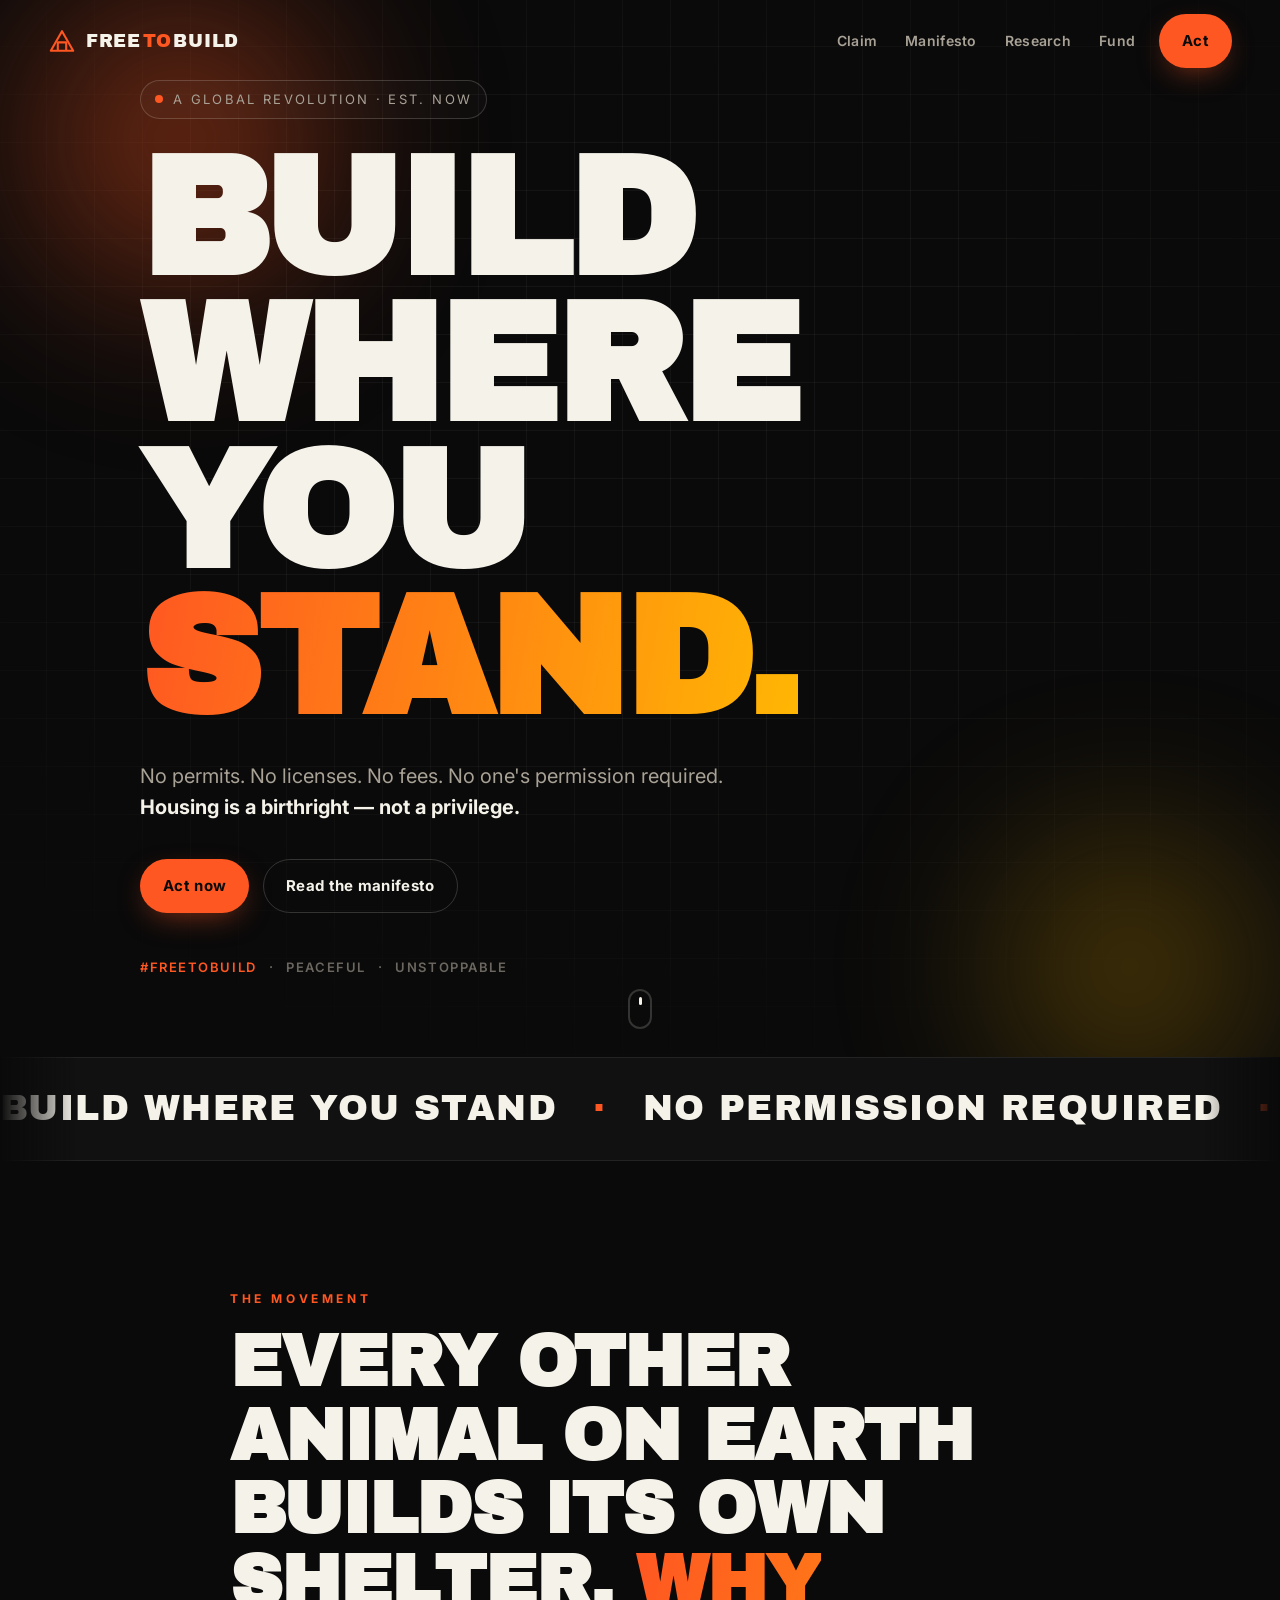
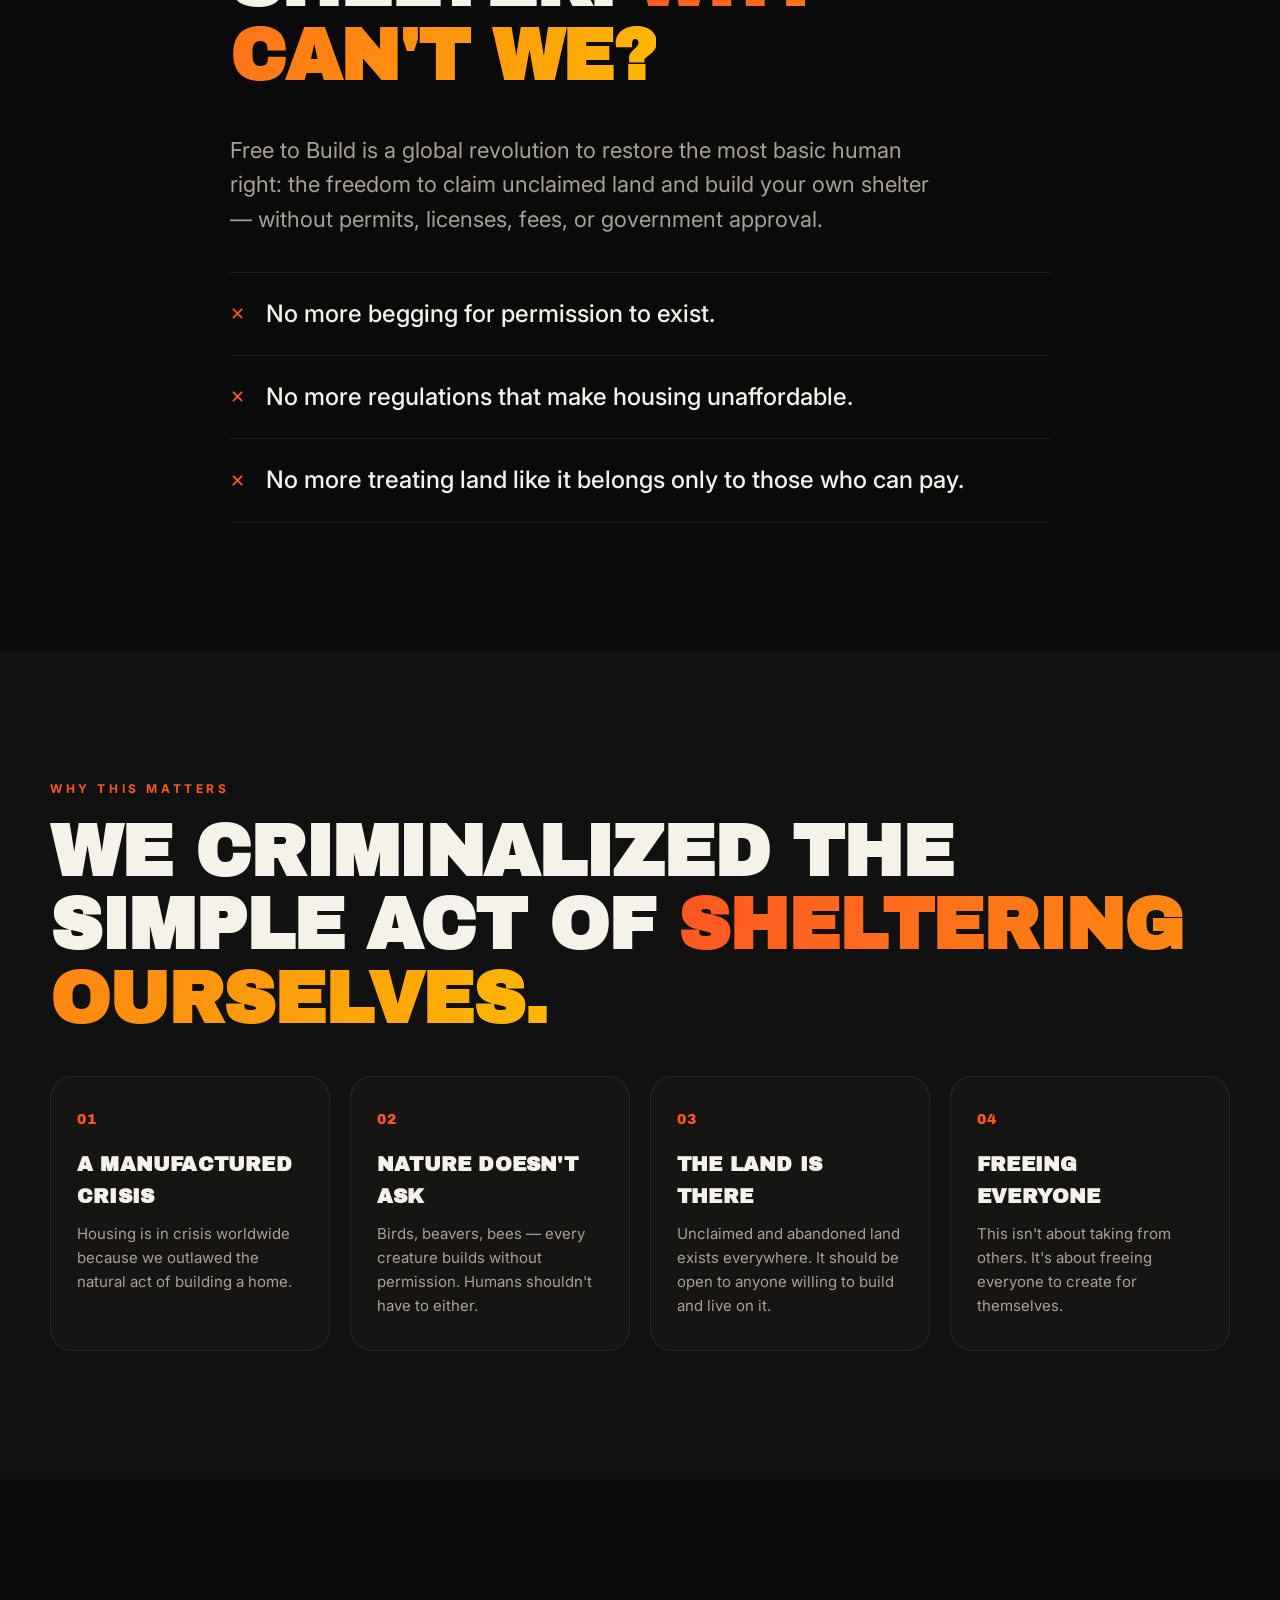
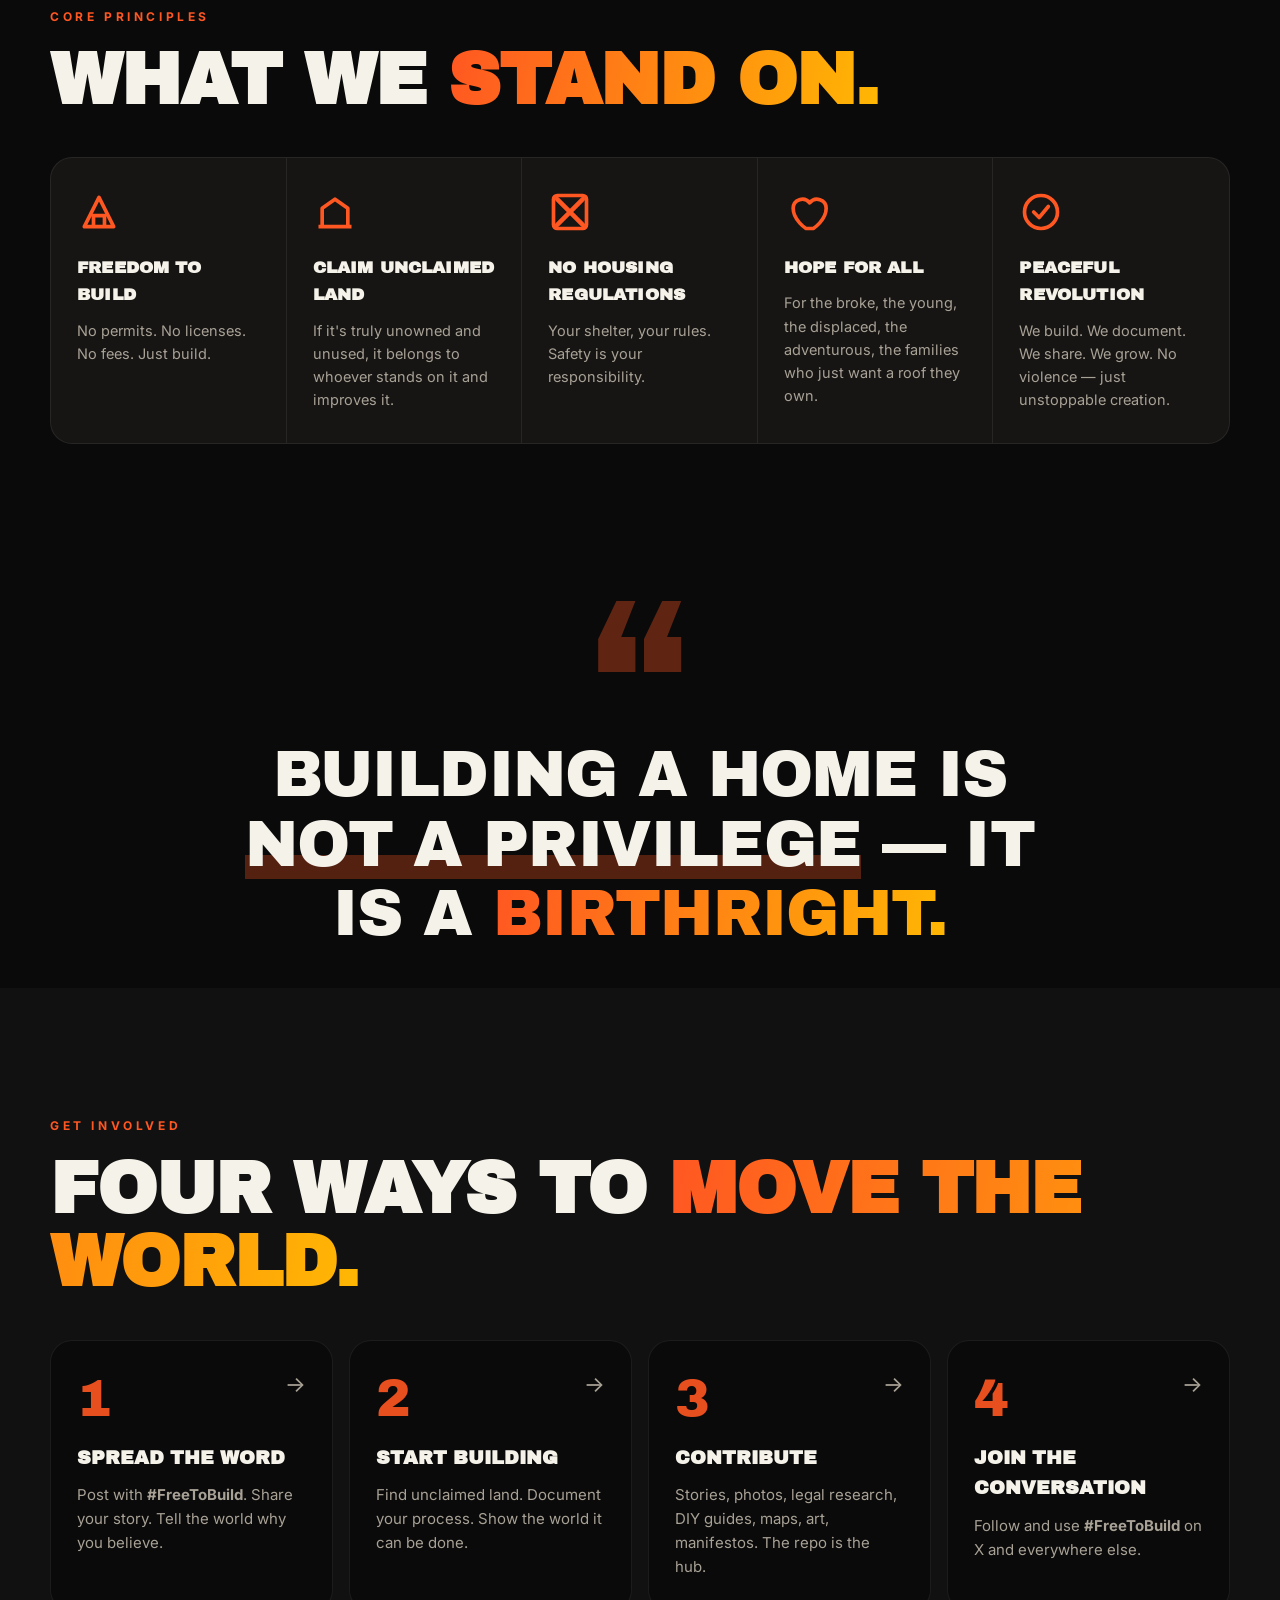
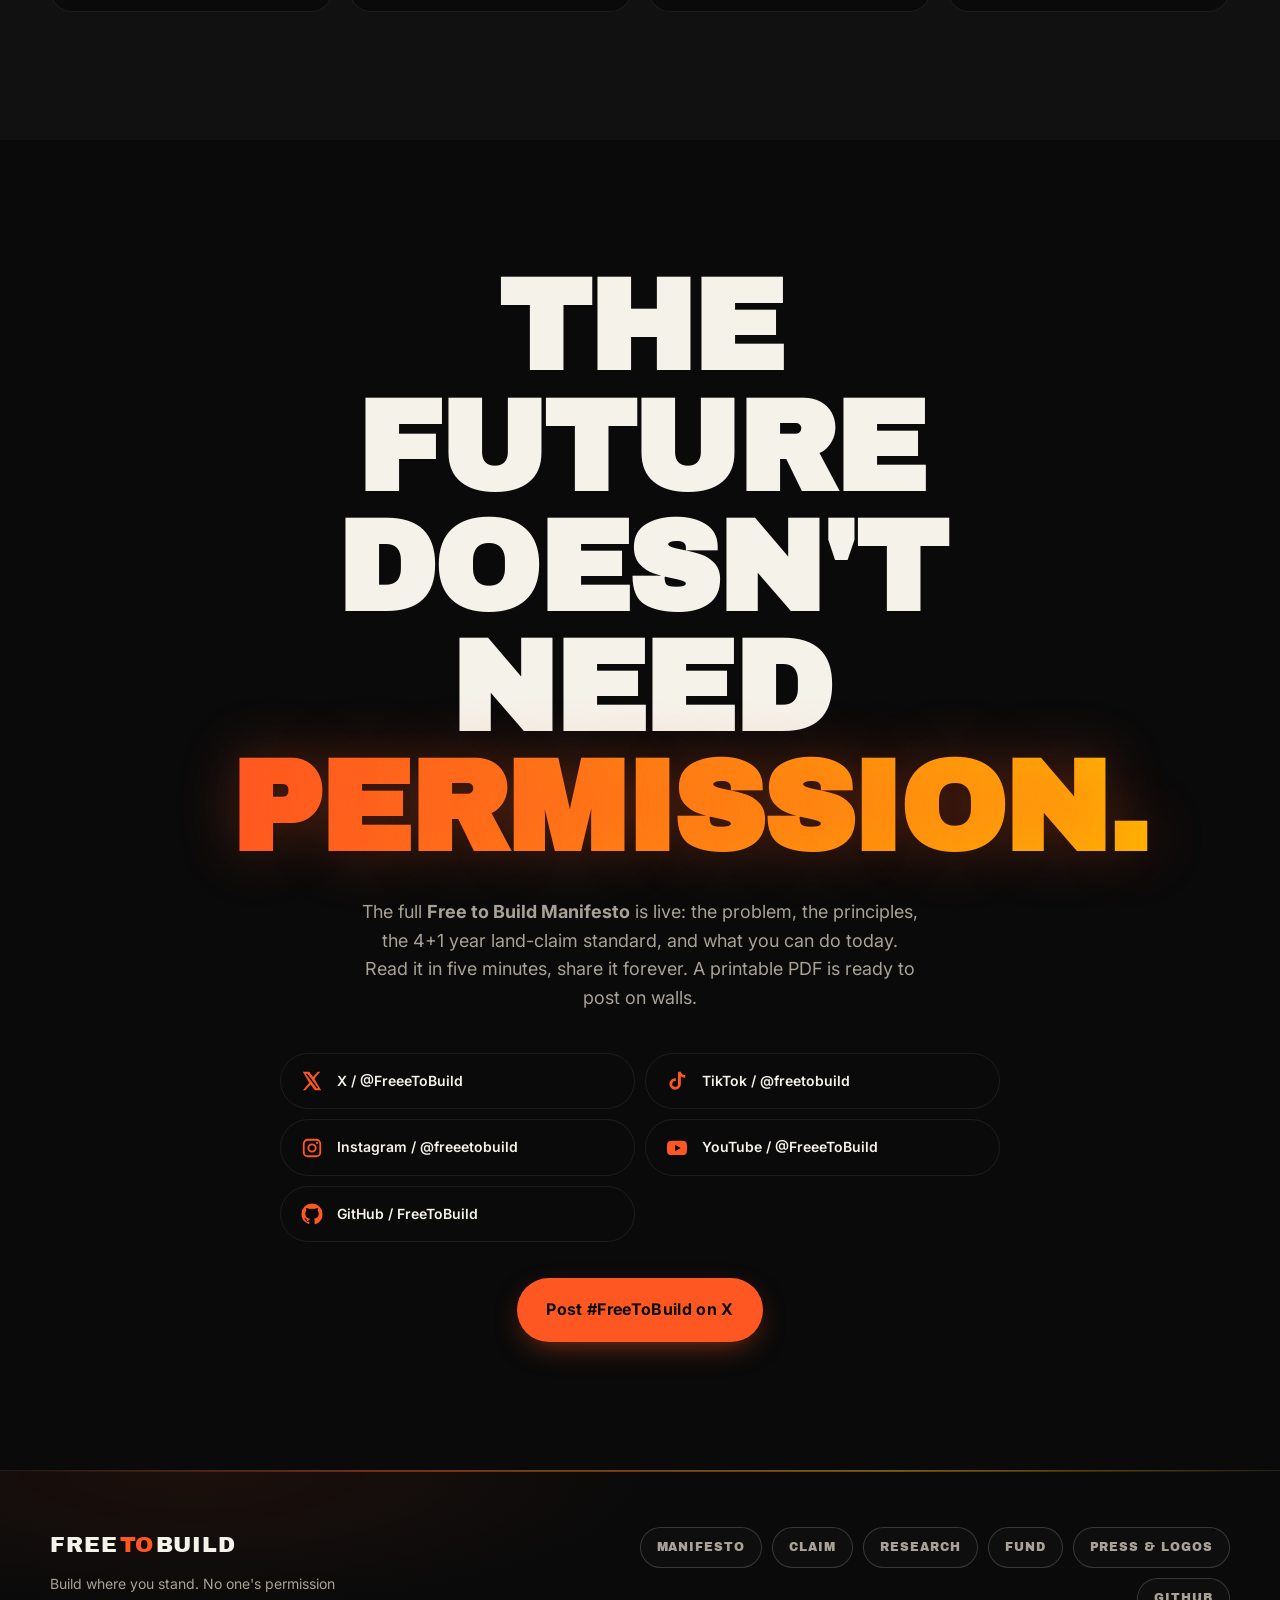
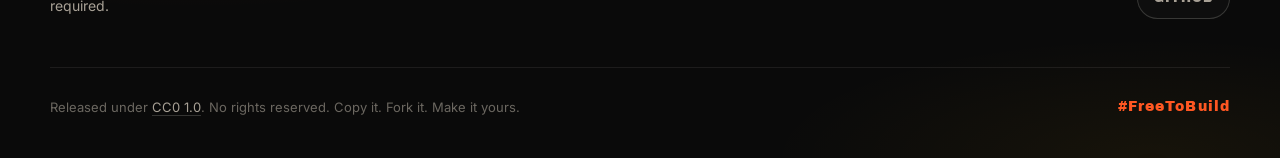
==== commit fa731baa: "Refactor navigation and footer links across multiple pages; update manifesto content and add funding" ====
--- a/index.html
+++ b/index.html
@@ -30,14 +30,16 @@
     </span>
     <span class="brand-text">FREE<span class="brand-to">TO</span>BUILD</span>
   </a>
-  <nav class="nav-links" aria-label="Primary">
+  <nav class="nav-links" id="nav-links" aria-label="Primary">
+    <a href="claim.html">Claim</a>
+    <a href="manifesto.html">Manifesto</a>
+    <a href="research.html">Research</a>
     <a href="fund.html">Fund</a>
-    <a href="research.html">Research</a>
-    <a href="land.html">Land</a>
-    <a href="press.html">Press</a>
-    <a href="#act">Act</a>
   </nav>
-  <a class="btn btn-ghost nav-cta" href="#act">Join</a>
+  <a class="btn btn-primary nav-cta" href="index.html#act">Act</a>
+  <button class="nav-toggle" id="nav-toggle" aria-label="Open menu" aria-expanded="false" aria-controls="nav-links">
+    <span></span><span></span><span></span>
+  </button>
 </header>
 
 <main id="top">
@@ -63,8 +65,8 @@
       </p>
 
       <div class="hero-cta">
-        <a class="btn btn-primary" href="#act">Join the movement</a>
-        <a class="btn btn-ghost" href="#manifesto">Read the manifesto</a>
+        <a class="btn btn-primary" href="#act">Act now</a>
+        <a class="btn btn-ghost" href="manifesto.html">Read the manifesto</a>
       </div>
 
       <div class="hero-tags">
@@ -84,14 +86,18 @@
   <!-- MARQUEE -->
   <div class="marquee" aria-hidden="true">
     <div class="marquee-track">
-      <span>BUILD WHERE YOU STAND</span><span>·</span>
-      <span>NO PERMISSION REQUIRED</span><span>·</span>
-      <span>SHELTER IS A BIRTHRIGHT</span><span>·</span>
-      <span>#FREETOBUILD</span><span>·</span>
-      <span>BUILD WHERE YOU STAND</span><span>·</span>
-      <span>NO PERMISSION REQUIRED</span><span>·</span>
-      <span>SHELTER IS A BIRTHRIGHT</span><span>·</span>
-      <span>#FREETOBUILD</span><span>·</span>
+      <div class="marquee-group">
+        <span>BUILD WHERE YOU STAND</span><span>·</span>
+        <span>NO PERMISSION REQUIRED</span><span>·</span>
+        <span>SHELTER IS A BIRTHRIGHT</span><span>·</span>
+        <span>#FREETOBUILD</span><span>·</span>
+      </div>
+      <div class="marquee-group" aria-hidden="true">
+        <span>BUILD WHERE YOU STAND</span><span>·</span>
+        <span>NO PERMISSION REQUIRED</span><span>·</span>
+        <span>SHELTER IS A BIRTHRIGHT</span><span>·</span>
+        <span>#FREETOBUILD</span><span>·</span>
+      </div>
     </div>
   </div>
 
@@ -242,7 +248,7 @@
       <h2 class="final-title">
         The future<br/>doesn't need<br/><span class="accent-glow">permission.</span>
       </h2>
-      <p class="final-sub">The full <strong>Free to Build Manifesto</strong> is being written in the open. First draft lives in the repo. Pull requests welcome.</p>
+      <p class="final-sub">The full <strong><a href="manifesto.html">Free to Build Manifesto</a></strong> is live: the problem, the principles, the 4+1 year land-claim standard, and what you can do today. Read it in five minutes, share it forever. A <a href="assets/freetobuild-manifesto.pdf" download>printable PDF</a> is ready to post on walls.</p>
 
       <div class="social-row" aria-label="Follow Free to Build">
         <a class="social" href="https://x.com/FreeeToBuild" target="_blank" rel="noopener" aria-label="Follow on X">
@@ -283,6 +289,14 @@
       <span class="brand-text">FREE<span class="brand-to">TO</span>BUILD</span>
       <p>Build where you stand. No one's permission required.</p>
     </div>
+    <nav class="footer-links" aria-label="More">
+      <a href="manifesto.html">Manifesto</a>
+      <a href="claim.html">Claim</a>
+      <a href="research.html">Research</a>
+      <a href="fund.html">Fund</a>
+      <a href="press.html">Press &amp; Logos</a>
+      <a href="https://github.com/FreeToBuild" target="_blank" rel="noopener">GitHub</a>
+    </nav>
     <div class="footer-meta">
       <p>Released under <a href="https://creativecommons.org/publicdomain/zero/1.0/" target="_blank" rel="noopener">CC0 1.0</a>. No rights reserved. Copy it. Fork it. Make it yours.</p>
       <p class="hash">#FreeToBuild</p>
--- a/styles.css
+++ b/styles.css
@@ -97,9 +97,80 @@
 
 .nav-cta { margin-left: auto; }
 
+/* Hamburger (mobile only) */
+.nav-toggle {
+  margin-left: 12px;
+  width: 40px;
+  height: 40px;
+  padding: 0;
+  display: inline-flex;
+  flex-direction: column;
+  align-items: center;
+  justify-content: center;
+  gap: 5px;
+  background: transparent;
+  border: 1px solid var(--line-strong);
+  border-radius: 10px;
+  cursor: pointer;
+  transition: border-color .2s var(--ease), background .2s var(--ease);
+}
+.nav-toggle:hover { border-color: var(--fg); background: rgba(245, 242, 234, 0.04); }
+.nav-toggle span {
+  display: block;
+  width: 18px;
+  height: 2px;
+  background: var(--fg);
+  border-radius: 2px;
+  transition: transform .25s var(--ease), opacity .2s var(--ease);
+}
+.nav.open .nav-toggle span:nth-child(1) { transform: translateY(7px) rotate(45deg); }
+.nav.open .nav-toggle span:nth-child(2) { opacity: 0; }
+.nav.open .nav-toggle span:nth-child(3) { transform: translateY(-7px) rotate(-45deg); }
+
+/* Mobile nav panel */
+@media (max-width: 779.98px) {
+  .nav-links {
+    position: absolute;
+    top: 100%;
+    left: 0;
+    right: 0;
+    display: flex;
+    flex-direction: column;
+    gap: 2px;
+    padding: 10px var(--pad) 18px;
+    background: rgba(10, 10, 10, 0.96);
+    -webkit-backdrop-filter: saturate(140%) blur(16px);
+    backdrop-filter: saturate(140%) blur(16px);
+    border-bottom: 1px solid var(--line);
+    opacity: 0;
+    visibility: hidden;
+    transform: translateY(-8px);
+    transition: opacity .22s var(--ease), transform .22s var(--ease), visibility .22s var(--ease);
+  }
+  .nav-links a {
+    padding: 14px 4px;
+    font-size: 17px;
+    color: var(--fg);
+    border-bottom: 1px solid var(--line);
+  }
+  .nav-links a:last-child { border-bottom: 0; }
+  .nav.open .nav-links {
+    opacity: 1;
+    visibility: visible;
+    transform: translateY(0);
+  }
+  .nav.open {
+    background: rgba(10, 10, 10, 0.85);
+    -webkit-backdrop-filter: saturate(140%) blur(14px);
+    backdrop-filter: saturate(140%) blur(14px);
+    border-bottom-color: var(--line);
+  }
+}
+
 @media (min-width: 780px) {
   .nav-links { display: inline-flex; }
   .nav-cta { margin-left: 0; }
+  .nav-toggle { display: none; }
 }
 
 /* ============ BUTTONS ============ */
@@ -298,20 +369,37 @@
   border-bottom: 1px solid var(--line);
   background: var(--bg-2);
   padding: 22px 0;
+  mask-image: linear-gradient(90deg, transparent, #000 6%, #000 94%, transparent);
+  -webkit-mask-image: linear-gradient(90deg, transparent, #000 6%, #000 94%, transparent);
 }
 .marquee-track {
-  display: inline-flex;
+  display: flex;
+  width: max-content;
+  animation: marquee-slide 34s linear infinite;
+}
+.marquee-group {
+  display: flex;
+  flex-shrink: 0;
+  align-items: center;
   gap: 36px;
+  padding-right: 36px;
   white-space: nowrap;
   font-family: var(--font-display);
-  font-size: clamp(22px, 3.5vw, 36px);
+  font-size: clamp(20px, 3.5vw, 36px);
   letter-spacing: 0.04em;
   color: var(--fg);
-  animation: slide 38s linear infinite;
-  padding-left: 36px;
-}
-.marquee-track span:nth-child(even) { color: var(--accent); }
-@keyframes slide { to { transform: translateX(-50%); } }
+}
+.marquee-group span:nth-child(even) { color: var(--accent); }
+@keyframes marquee-slide {
+  from { transform: translate3d(0, 0, 0); }
+  to   { transform: translate3d(-50%, 0, 0); }
+}
+@media (max-width: 640px) {
+  .marquee-track { animation-duration: 22s; }
+}
+@media (prefers-reduced-motion: reduce) {
+  .marquee-track { animation-duration: 90s; }
+}
 
 /* ============ SECTIONS ============ */
 .section {
@@ -599,28 +687,116 @@
 
 /* ============ FOOTER ============ */
 .footer {
-  padding: 40px var(--pad);
+  position: relative;
+  padding: 56px var(--pad) 40px;
   border-top: 1px solid var(--line);
-  background: var(--bg);
+  background:
+    radial-gradient(ellipse 60% 80% at 15% 0%, rgba(255, 87, 34, 0.08), transparent 60%),
+    radial-gradient(ellipse 50% 70% at 90% 100%, rgba(255, 183, 3, 0.05), transparent 60%),
+    var(--bg);
+}
+.footer::before {
+  content: "";
+  position: absolute;
+  top: -1px; left: 0; right: 0;
+  height: 2px;
+  background: linear-gradient(90deg, transparent, var(--accent) 30%, var(--accent-2) 70%, transparent);
+  opacity: 0.4;
 }
 .footer-inner {
+  display: grid;
+  grid-template-columns: 1fr;
+  gap: 36px;
+  align-items: start;
+}
+@media (min-width: 860px) {
+  .footer-inner {
+    grid-template-columns: 1.1fr 1.4fr;
+    gap: 48px;
+    align-items: center;
+  }
+  .footer-meta { grid-column: 1 / -1; }
+}
+
+.footer-brand .brand-text {
+  font-family: var(--font-display);
+  font-size: 22px;
+  letter-spacing: 0.04em;
+}
+.footer-brand p {
+  margin: 10px 0 0;
+  color: var(--fg-dim);
+  font-size: 14px;
+  max-width: 34ch;
+}
+
+.footer-links {
+  display: flex;
+  flex-wrap: wrap;
+  gap: 10px;
+}
+@media (min-width: 860px) {
+  .footer-links { justify-content: flex-end; }
+}
+.footer-links a {
+  display: inline-flex;
+  align-items: center;
+  gap: 8px;
+  padding: 10px 16px;
+  border: 1px solid var(--line-strong);
+  border-radius: 999px;
+  background: rgba(245, 242, 234, 0.02);
+  color: var(--fg-dim);
+  font-family: var(--font-display);
+  font-size: 12px;
+  letter-spacing: 0.08em;
+  text-transform: uppercase;
+  transition:
+    color .2s var(--ease),
+    border-color .2s var(--ease),
+    background .2s var(--ease),
+    transform .2s var(--ease),
+    box-shadow .2s var(--ease);
+}
+.footer-links a:hover {
+  color: #0a0a0a;
+  background: var(--accent);
+  border-color: var(--accent);
+  transform: translateY(-2px);
+  box-shadow: 0 10px 24px -12px rgba(255, 87, 34, 0.6);
+}
+
+.footer-meta {
+  padding-top: 28px;
+  border-top: 1px solid var(--line);
   display: flex;
   flex-direction: column;
-  gap: 20px;
-  justify-content: space-between;
-  align-items: flex-start;
-}
-@media (min-width: 720px) { .footer-inner { flex-direction: row; align-items: center; } }
-
-.footer-brand .brand-text { font-family: var(--font-display); font-size: 20px; letter-spacing: 0.04em; }
-.footer-brand p { margin: 6px 0 0; color: var(--fg-dim); font-size: 14px; }
-
-.footer-meta { font-size: 13px; color: var(--muted); text-align: left; }
-@media (min-width: 720px) { .footer-meta { text-align: right; } }
-.footer-meta p { margin: 4px 0; }
-.footer-meta a { color: var(--fg-dim); text-decoration: underline; text-decoration-color: var(--line-strong); }
+  gap: 8px;
+  font-size: 13px;
+  color: var(--muted);
+}
+@media (min-width: 640px) {
+  .footer-meta {
+    flex-direction: row;
+    justify-content: space-between;
+    align-items: center;
+  }
+}
+.footer-meta p { margin: 0; }
+.footer-meta a {
+  color: var(--fg-dim);
+  text-decoration: underline;
+  text-decoration-color: var(--line-strong);
+  text-underline-offset: 3px;
+  transition: color .2s var(--ease), text-decoration-color .2s var(--ease);
+}
 .footer-meta a:hover { color: var(--accent); text-decoration-color: var(--accent); }
-.footer-meta .hash { font-family: var(--font-display); color: var(--accent); letter-spacing: 0.06em; }
+.footer-meta .hash {
+  font-family: var(--font-display);
+  color: var(--accent);
+  letter-spacing: 0.08em;
+  font-size: 14px;
+}
 
 /* ============ REVEAL ============ */
 .reveal { opacity: 0; transform: translateY(20px); transition: opacity .7s var(--ease), transform .7s var(--ease); }
@@ -628,14 +804,21 @@
 
 /* ============ REDUCED MOTION ============ */
 @media (prefers-reduced-motion: reduce) {
-  *, *::before, *::after {
-    animation-duration: 0.001ms !important;
-    animation-iteration-count: 1 !important;
-    transition-duration: 0.001ms !important;
-    scroll-behavior: auto !important;
+  /* Kill scroll smoothing and reveal fades */
+  html { scroll-behavior: auto; }
+  .reveal,
+  .hero-title .line {
+    opacity: 1 !important;
+    transform: none !important;
+    transition: none !important;
+    animation: none !important;
   }
-  .hero-title .line { opacity: 1; transform: none; }
-  .reveal { opacity: 1; transform: none; }
+  /* Silence purely decorative loops */
+  .glow,
+  .scroll-cue .mouse::after { animation: none !important; }
+  /* Keep the marquee moving — it's the whole point of this element —
+     just slower and gentler. */
+  .marquee-track { animation-duration: 120s !important; }
 }
 
 /* =========================================================
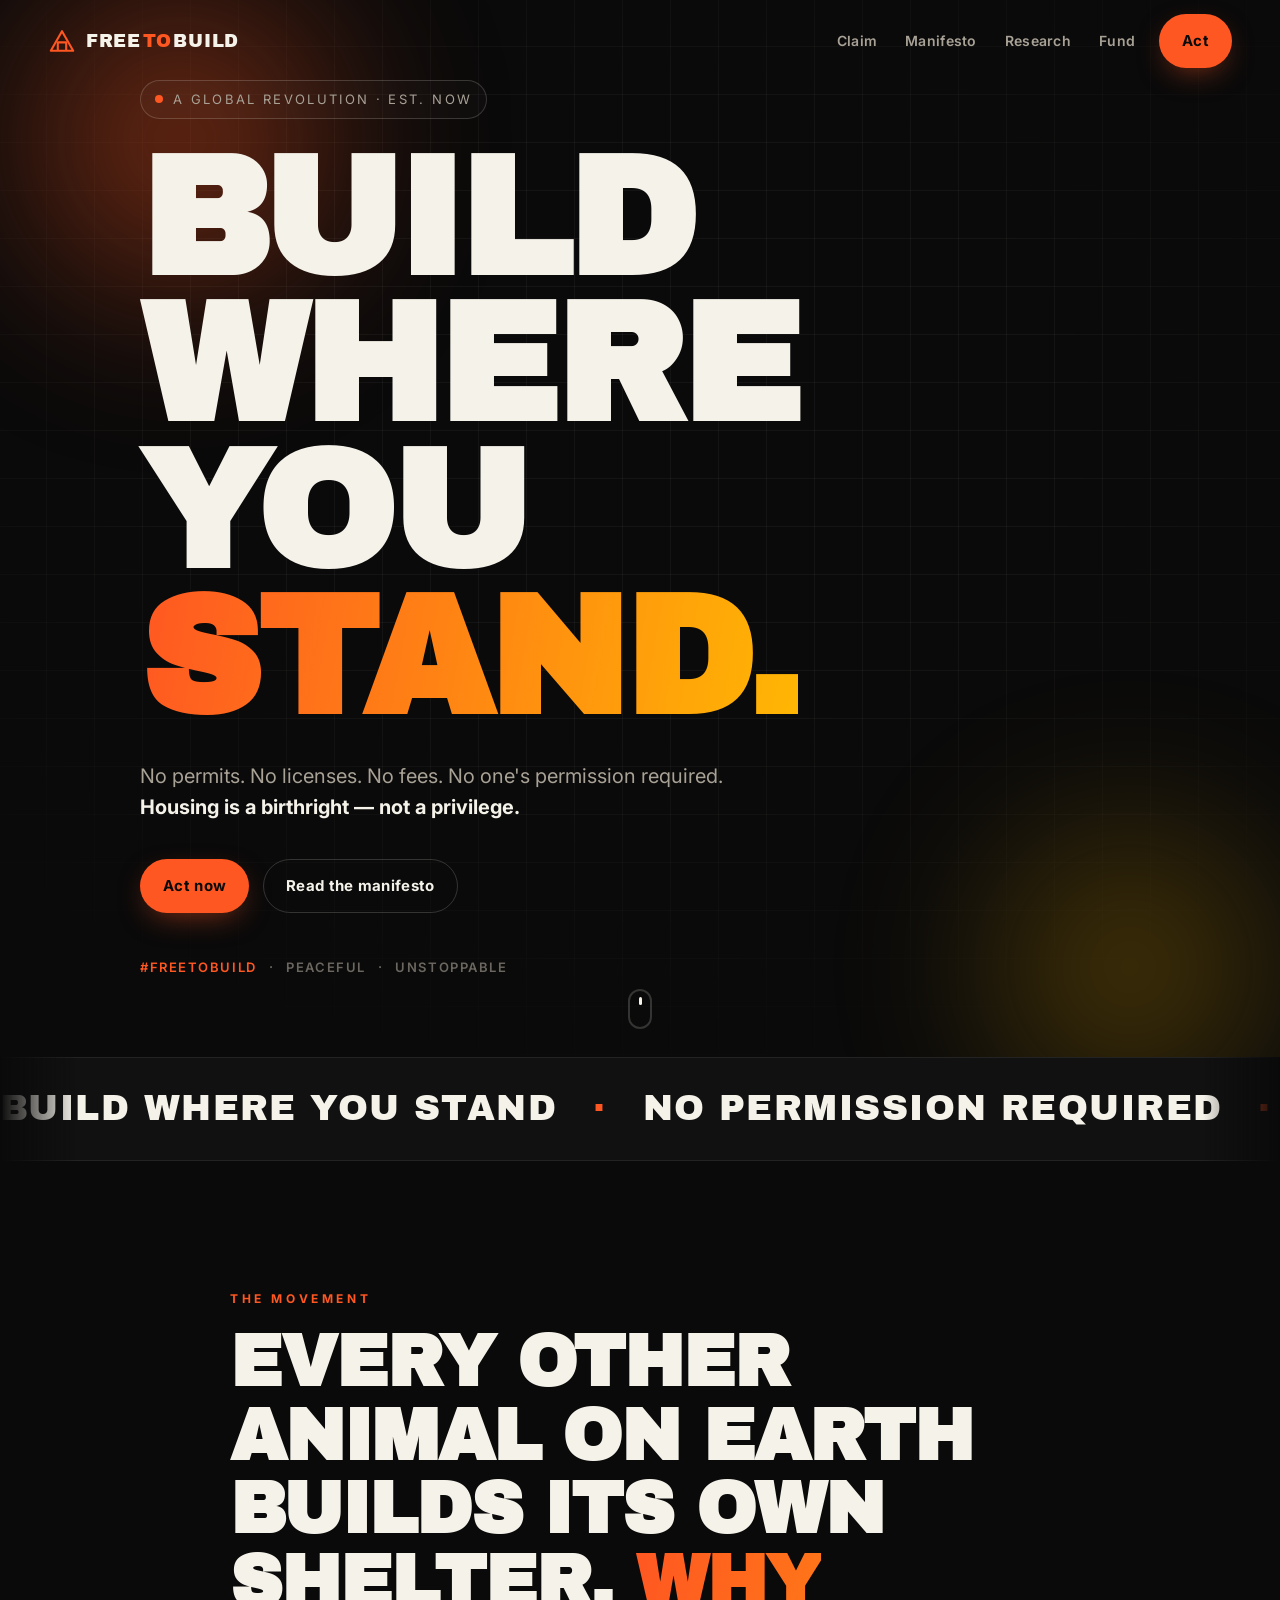
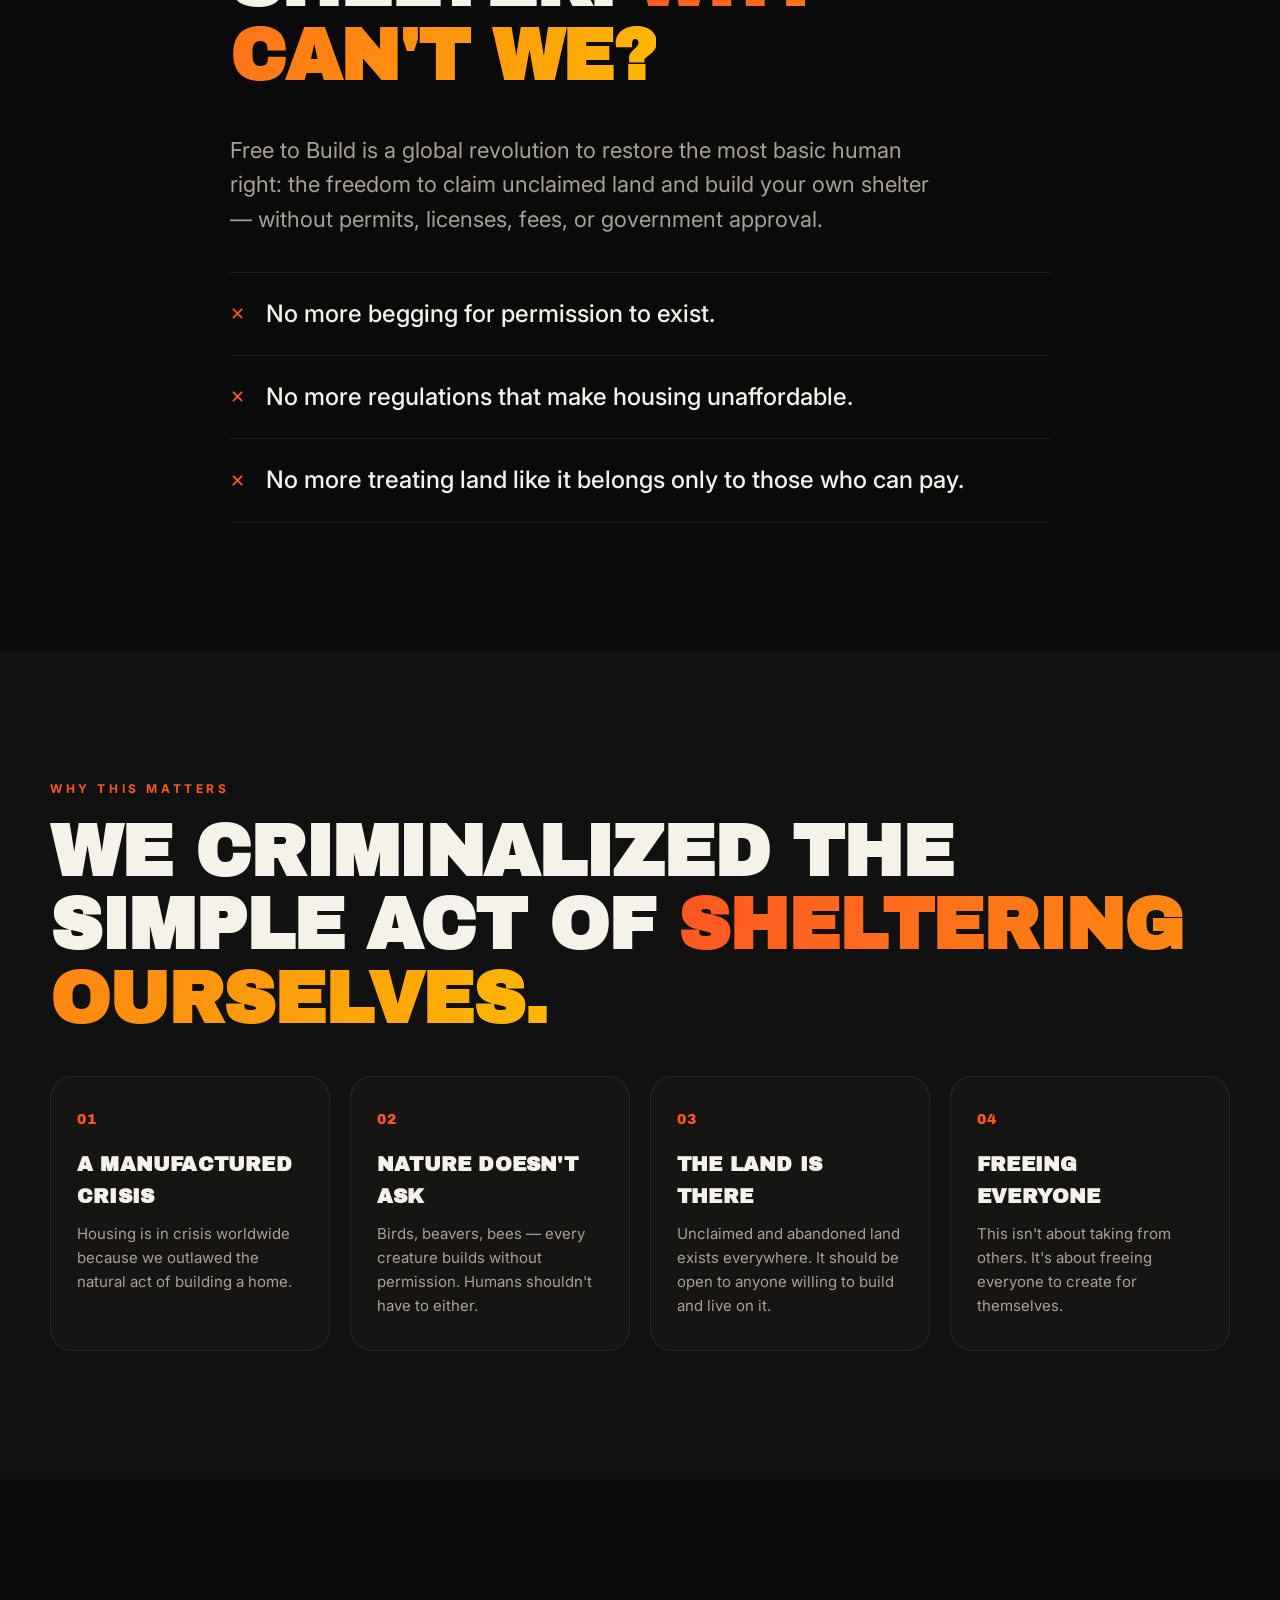
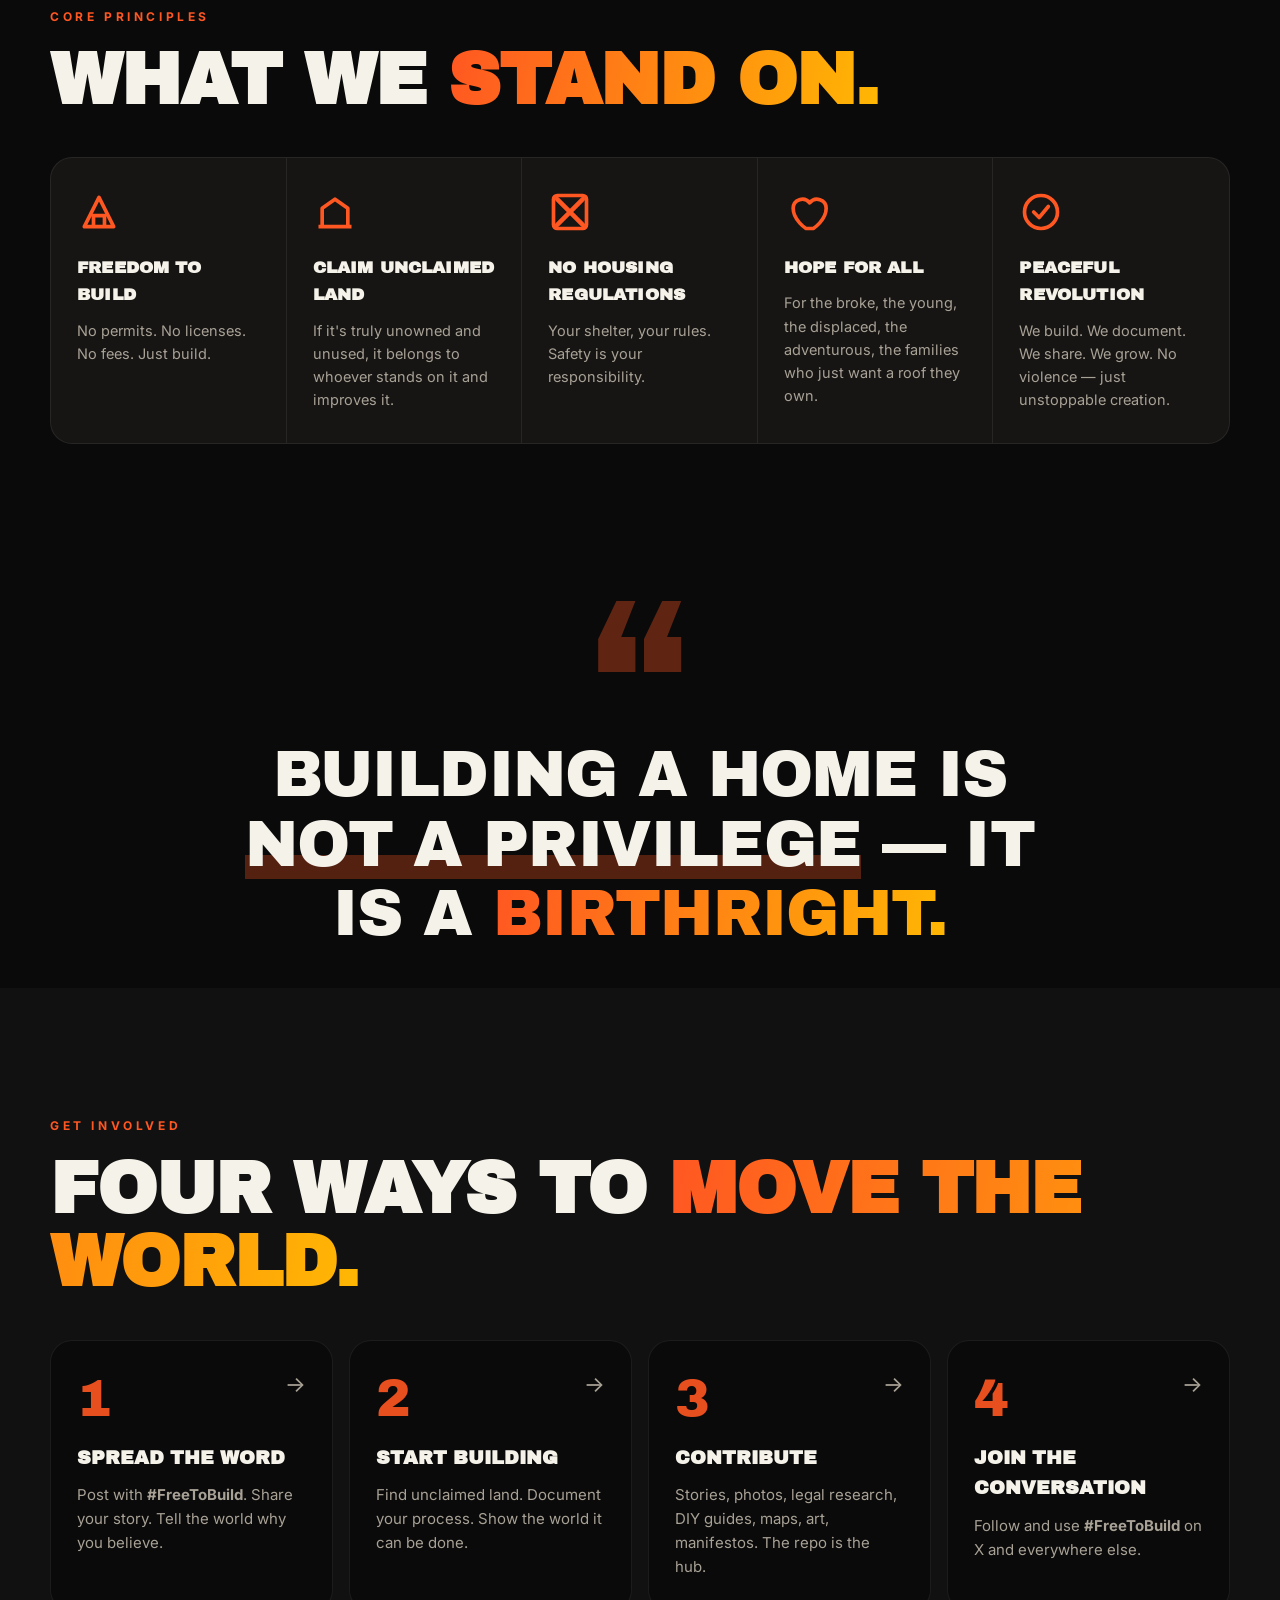
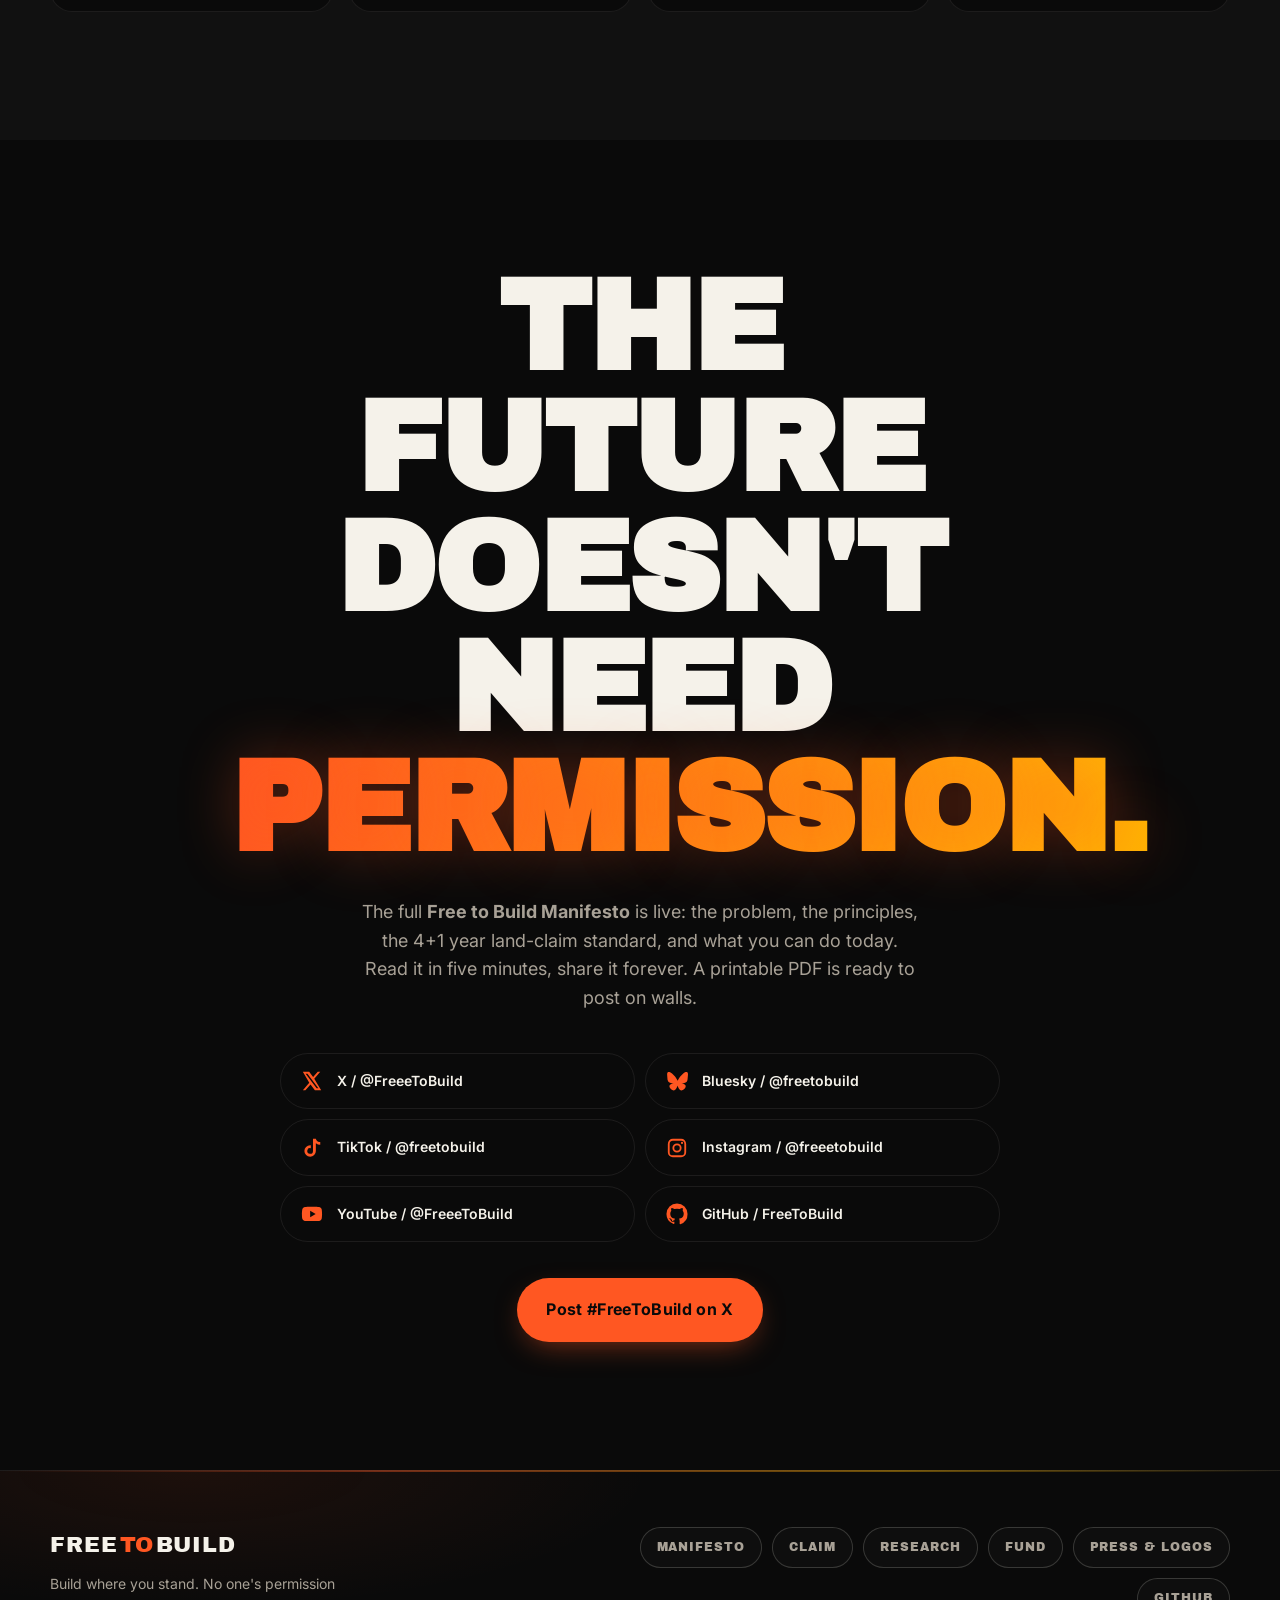
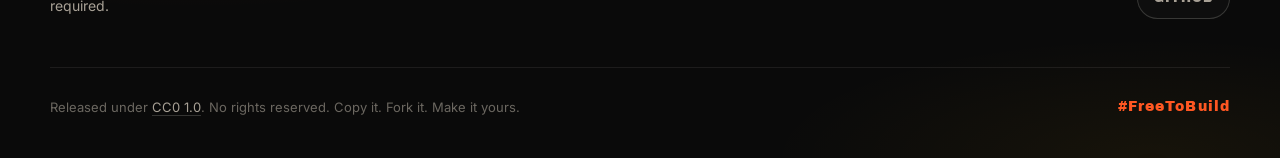
==== commit 4475b187: "Add Bluesky social link to footer for enhanced connectivity" ====
--- a/index.html
+++ b/index.html
@@ -255,6 +255,10 @@
           <svg viewBox="0 0 24 24" width="22" height="22"><path fill="currentColor" d="M18.244 2H21l-6.52 7.45L22 22h-6.84l-4.77-6.23L4.8 22H2.04l6.97-7.97L2 2h6.91l4.32 5.71L18.244 2zm-1.2 18h1.9L7.03 4H5.05l11.995 16z"/></svg>
           <span>X / @FreeeToBuild</span>
         </a>
+        <a class="social" href="https://bsky.app/profile/freetobuild.bsky.social" target="_blank" rel="noopener" aria-label="Follow on Bluesky">
+          <svg viewBox="0 0 24 24" width="22" height="22"><path fill="currentColor" d="M6.3 3.6c2.6 1.95 5.4 5.9 6.4 8.02c1-2.12 3.8-6.07 6.4-8.02c1.88-1.4 4.9-2.49 4.9.97c0 .69-.4 5.82-.63 6.65c-.8 2.9-3.76 3.64-6.4 3.19c4.6.78 5.77 3.37 3.24 5.96c-4.8 4.92-6.9-1.24-7.44-2.82c-.1-.29-.15-.42-.15-.31c0-.11-.05.02-.15.31c-.54 1.58-2.64 7.74-7.44 2.82c-2.53-2.59-1.36-5.18 3.24-5.96c-2.64.45-5.6-.29-6.4-3.19C1.63 10.39 1.23 5.26 1.23 4.57c0-3.46 3.02-2.37 4.9-.97z"/></svg>
+          <span>Bluesky / @freetobuild</span>
+        </a>
         <a class="social" href="https://www.tiktok.com/@freetobuild" target="_blank" rel="noopener" aria-label="Follow on TikTok">
           <svg viewBox="0 0 24 24" width="22" height="22"><path fill="currentColor" d="M21 8.5a7.5 7.5 0 0 1-4.8-1.73v8.48a6.25 6.25 0 1 1-6.25-6.25c.25 0 .5.02.74.05v3.18a3.12 3.12 0 1 0 2.38 3.02V2h3.13A4.37 4.37 0 0 0 21 5.37V8.5z"/></svg>
           <span>TikTok / @freetobuild</span>
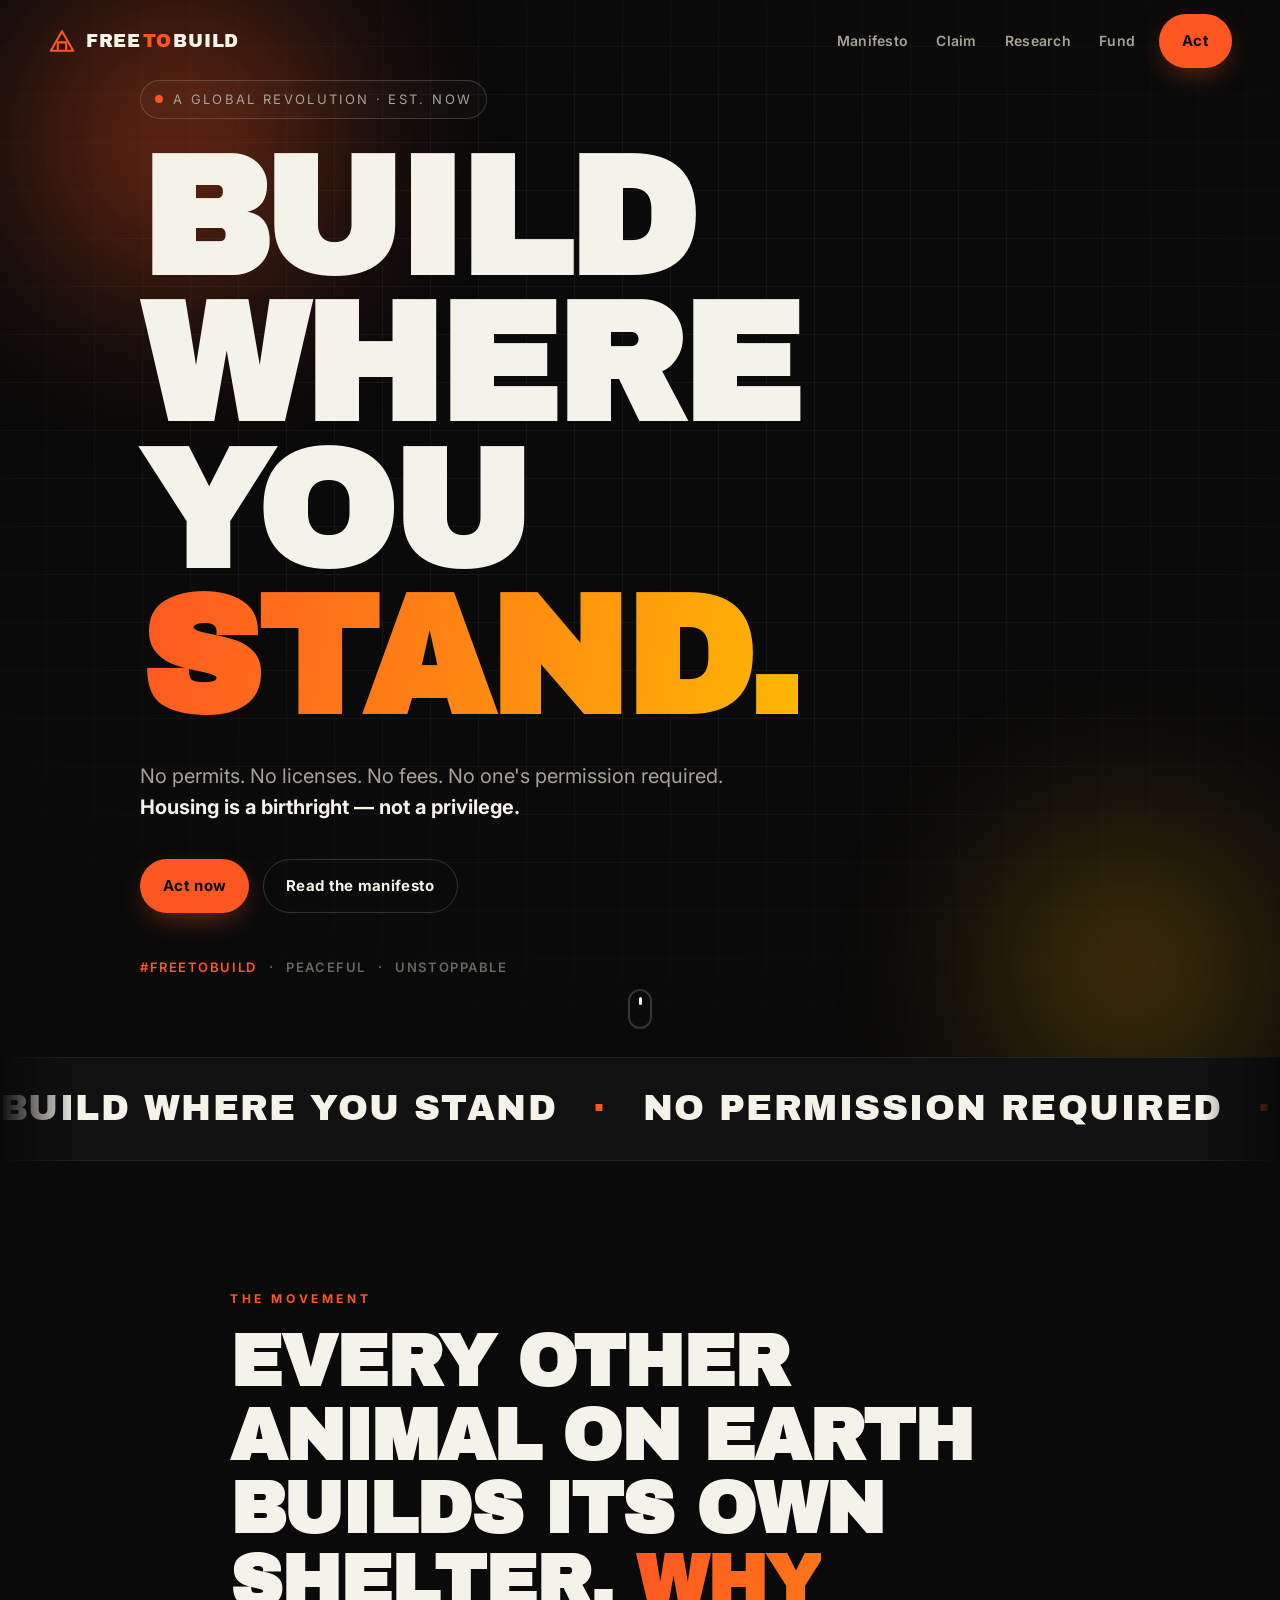
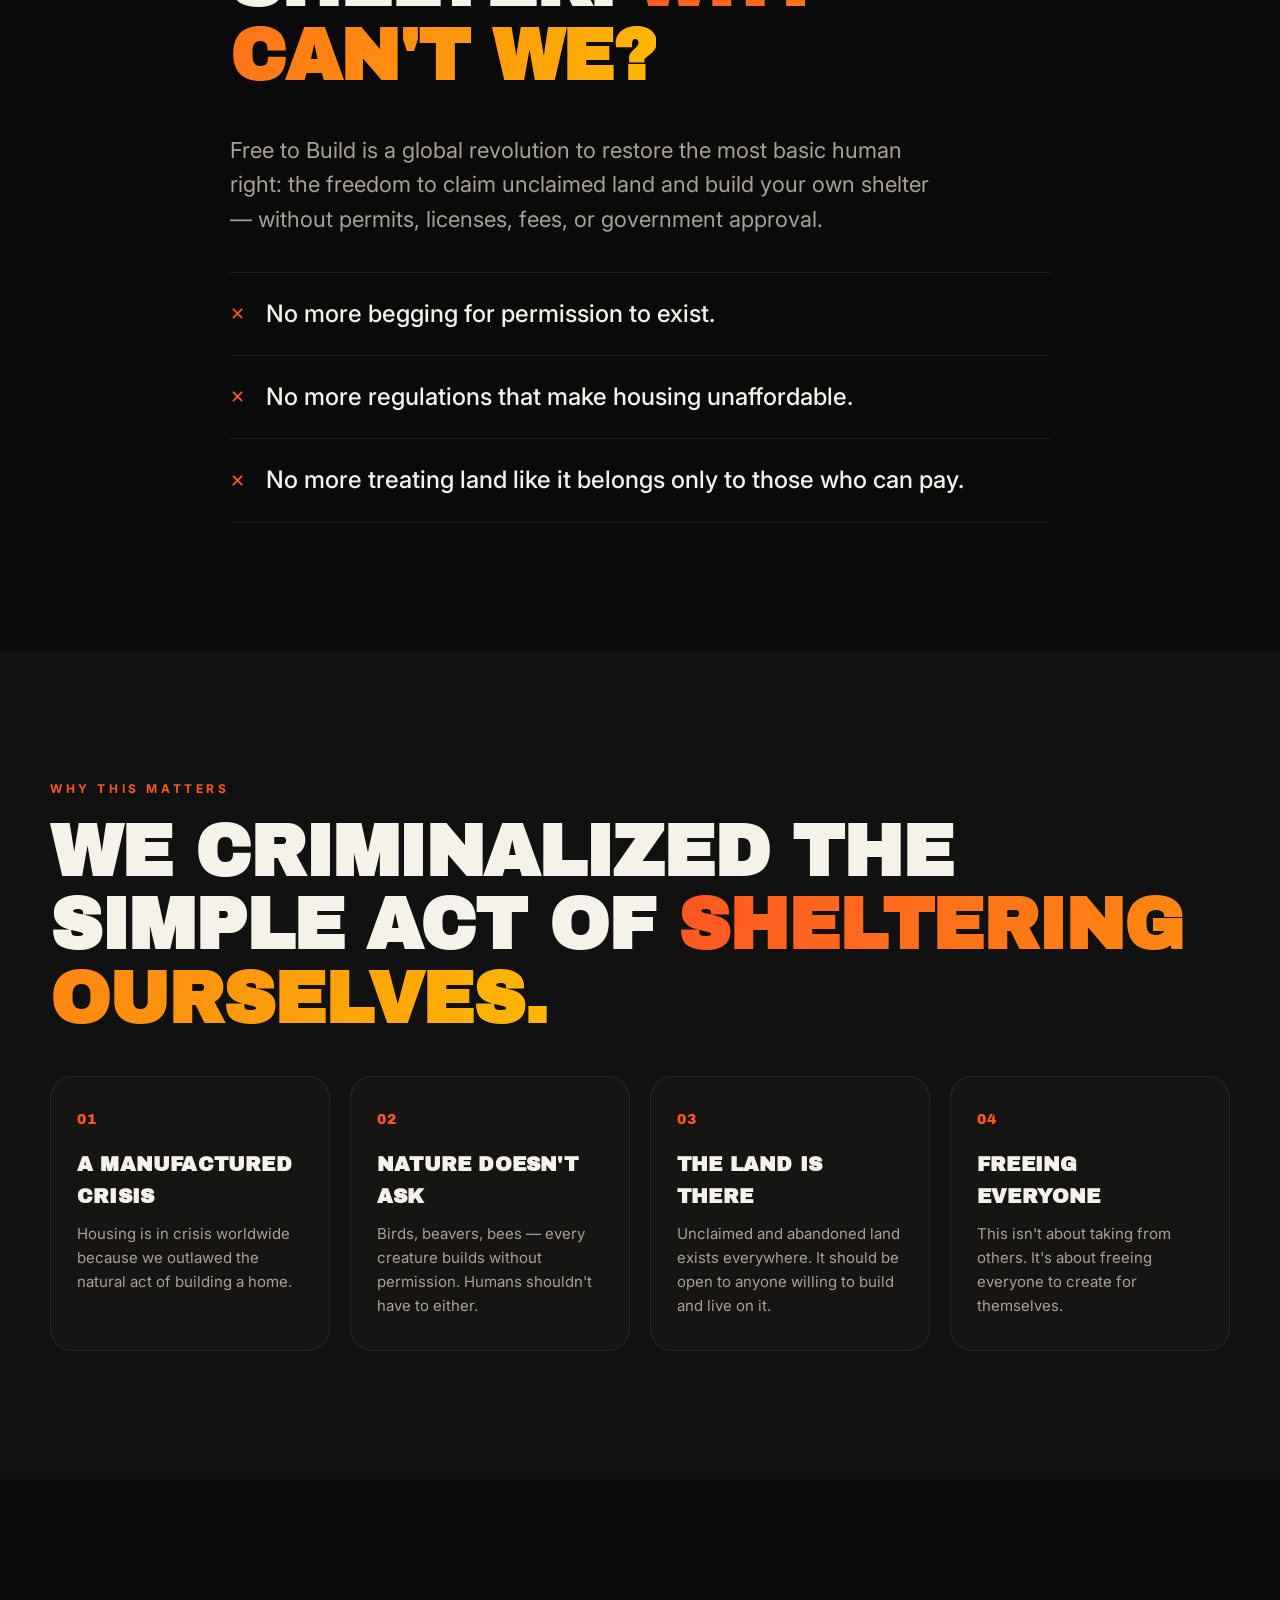
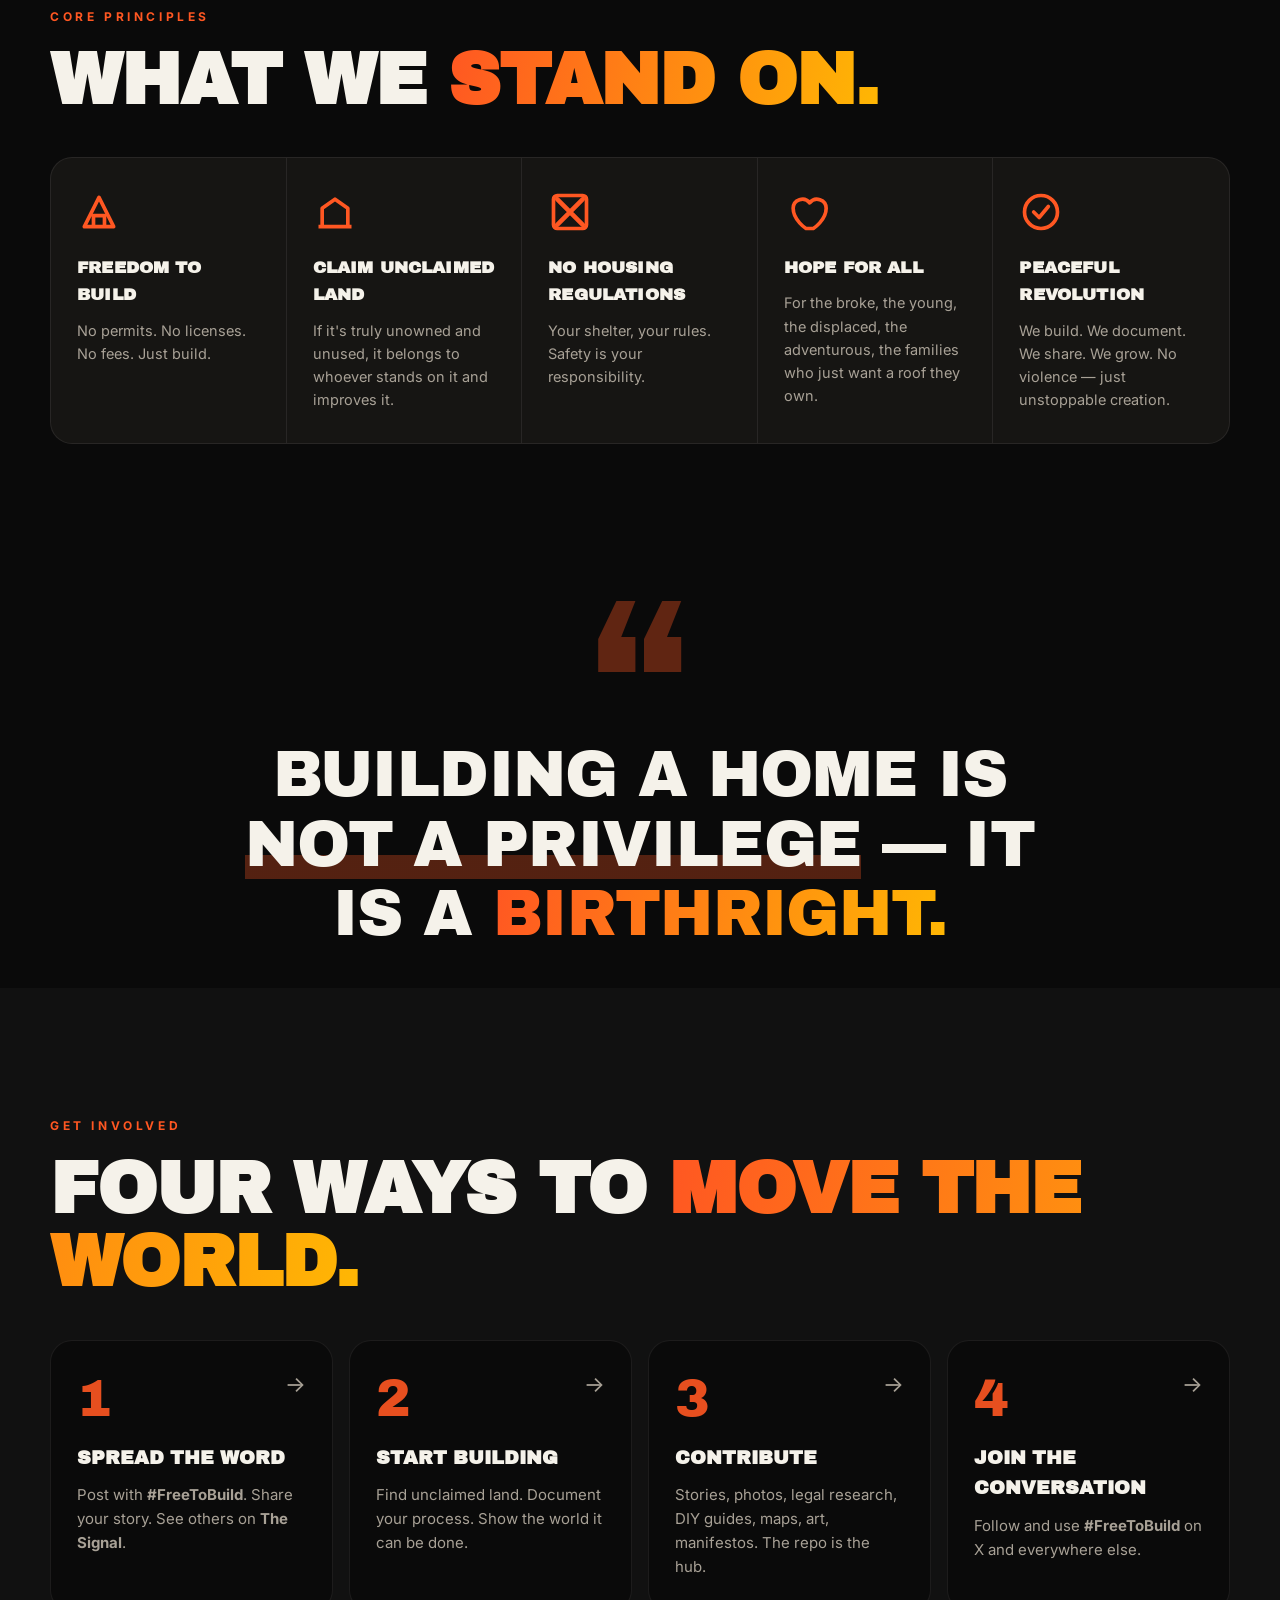
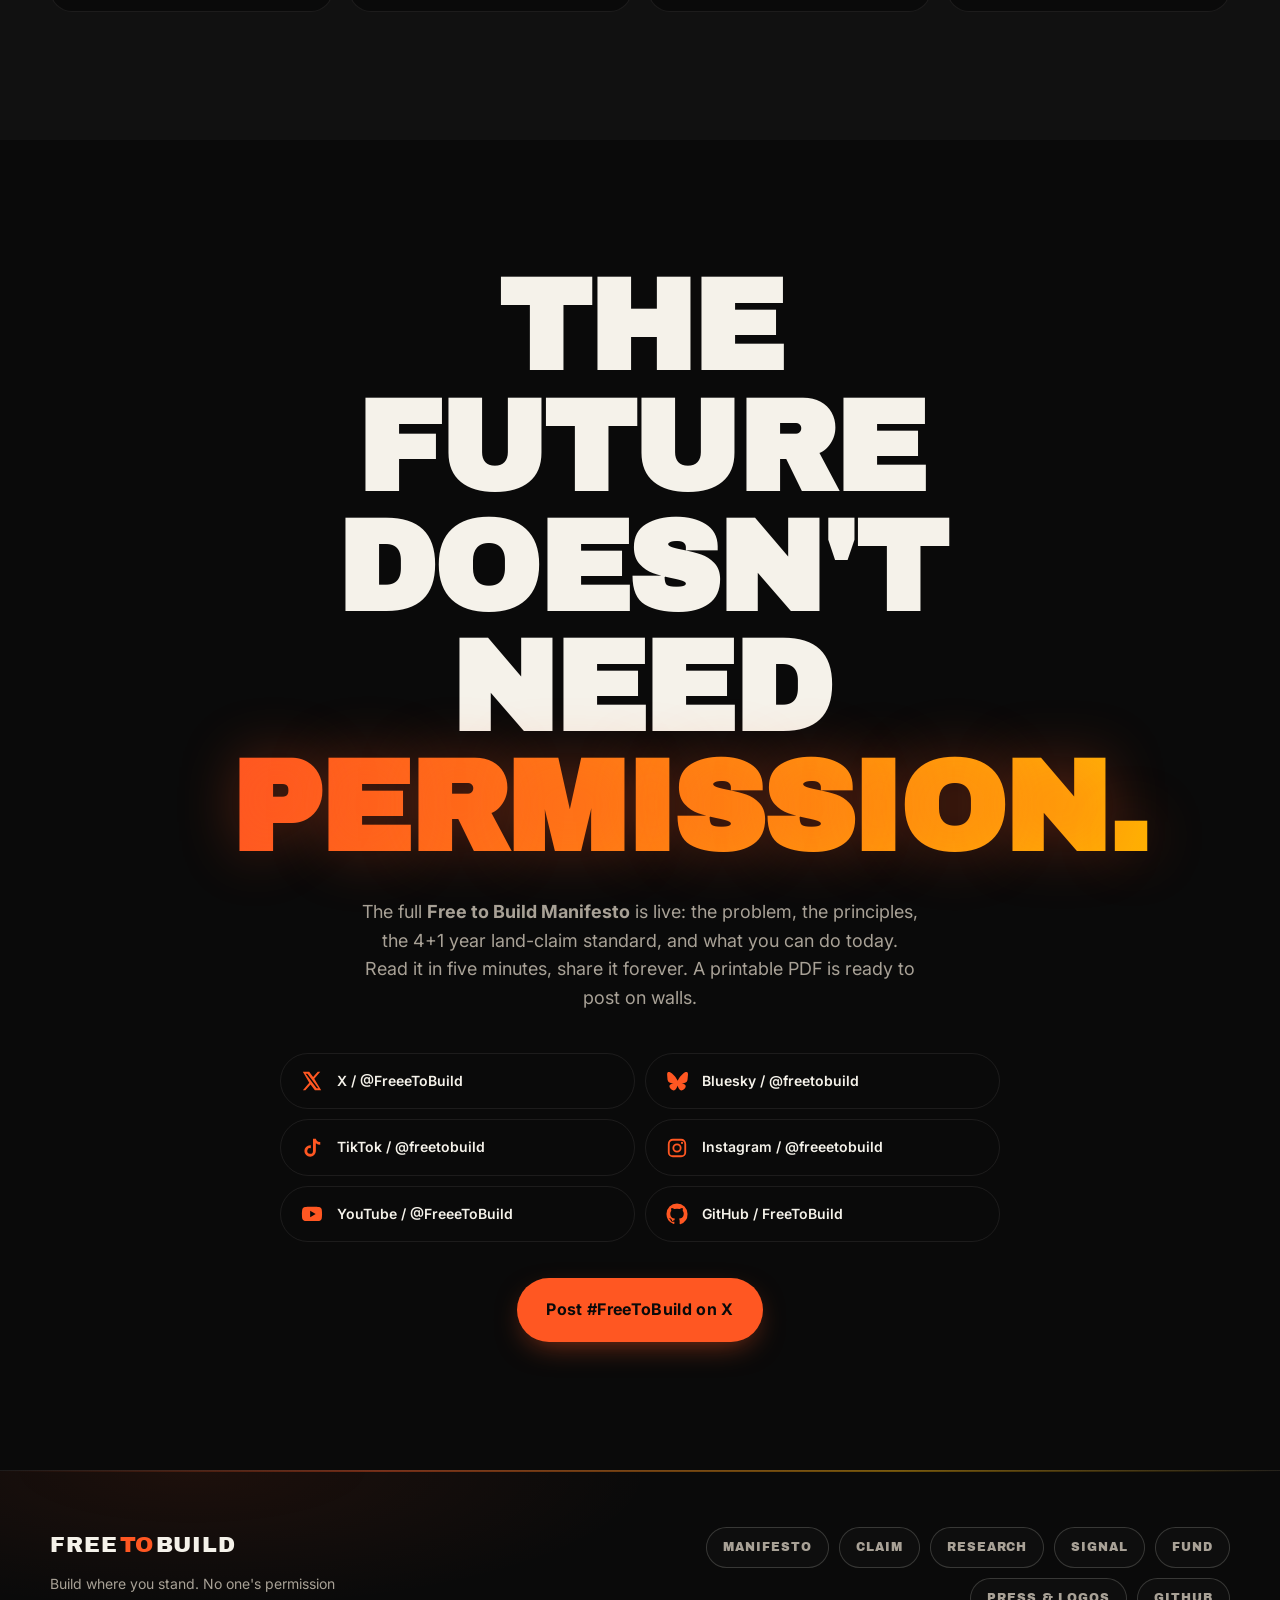
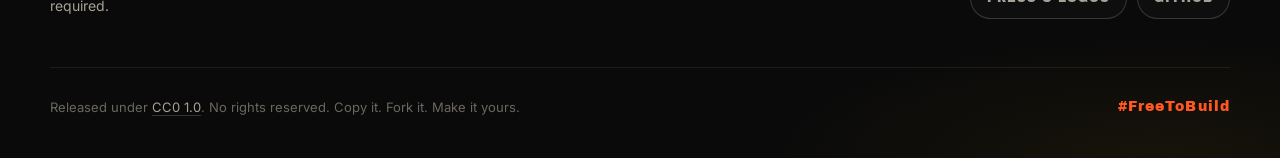
==== commit e0e928cb: "Update navigation links to remove file extensions and add new 'Signal' page" ====
--- a/index.html
+++ b/index.html
@@ -11,8 +11,8 @@
 <meta property="og:title" content="Free to Build — Build where you stand." />
 <meta property="og:description" content="A global movement to restore the birthright to build your own shelter. No permits. No fees. Just build." />
 <meta property="og:type" content="website" />
-<meta property="og:url" content="https://freetobuild.github.io/" />
-<meta property="og:image" content="https://freetobuild.github.io/og.svg" />
+<meta property="og:url" content="https://freeto.build/" />
+<meta property="og:image" content="https://freeto.build/og.svg" />
 <meta name="twitter:card" content="summary_large_image" />
 
 <link rel="icon" type="image/svg+xml" href="favicon.svg" />
@@ -31,12 +31,12 @@
     <span class="brand-text">FREE<span class="brand-to">TO</span>BUILD</span>
   </a>
   <nav class="nav-links" id="nav-links" aria-label="Primary">
-    <a href="claim.html">Claim</a>
-    <a href="manifesto.html">Manifesto</a>
-    <a href="research.html">Research</a>
-    <a href="fund.html">Fund</a>
+    <a href="manifesto">Manifesto</a>
+    <a href="claim">Claim</a>
+    <a href="research">Research</a>
+    <a href="fund">Fund</a>
   </nav>
-  <a class="btn btn-primary nav-cta" href="index.html#act">Act</a>
+  <a class="btn btn-primary nav-cta" href="/#act">Act</a>
   <button class="nav-toggle" id="nav-toggle" aria-label="Open menu" aria-expanded="false" aria-controls="nav-links">
     <span></span><span></span><span></span>
   </button>
@@ -66,7 +66,7 @@
 
       <div class="hero-cta">
         <a class="btn btn-primary" href="#act">Act now</a>
-        <a class="btn btn-ghost" href="manifesto.html">Read the manifesto</a>
+        <a class="btn btn-ghost" href="manifesto">Read the manifesto</a>
       </div>
 
       <div class="hero-tags">
@@ -214,13 +214,13 @@
       <h2 class="section-title">Four ways to <span class="accent">move the world.</span></h2>
 
       <div class="steps">
-        <a class="step" href="https://x.com/hashtag/FreeToBuild" target="_blank" rel="noopener">
+        <a class="step" href="signal">
           <div class="step-num">1</div>
           <h3>Spread the Word</h3>
-          <p>Post with <strong>#FreeToBuild</strong>. Share your story. Tell the world why you believe.</p>
+          <p>Post with <strong>#FreeToBuild</strong>. Share your story. See others on <strong>The Signal</strong>.</p>
           <span class="step-arrow" aria-hidden="true">→</span>
         </a>
-        <a class="step" href="https://github.com/FreeToBuild" target="_blank" rel="noopener">
+        <a class="step" href="claim">
           <div class="step-num">2</div>
           <h3>Start Building</h3>
           <p>Find unclaimed land. Document your process. Show the world it can be done.</p>
@@ -248,7 +248,7 @@
       <h2 class="final-title">
         The future<br/>doesn't need<br/><span class="accent-glow">permission.</span>
       </h2>
-      <p class="final-sub">The full <strong><a href="manifesto.html">Free to Build Manifesto</a></strong> is live: the problem, the principles, the 4+1 year land-claim standard, and what you can do today. Read it in five minutes, share it forever. A <a href="assets/freetobuild-manifesto.pdf" download>printable PDF</a> is ready to post on walls.</p>
+      <p class="final-sub">The full <strong><a href="manifesto">Free to Build Manifesto</a></strong> is live: the problem, the principles, the 4+1 year land-claim standard, and what you can do today. Read it in five minutes, share it forever. A <a href="assets/freetobuild-manifesto.pdf" download>printable PDF</a> is ready to post on walls.</p>
 
       <div class="social-row" aria-label="Follow Free to Build">
         <a class="social" href="https://x.com/FreeeToBuild" target="_blank" rel="noopener" aria-label="Follow on X">
@@ -278,7 +278,7 @@
       </div>
 
       <div class="share">
-        <a class="btn btn-primary btn-lg" href="https://x.com/intent/tweet?text=Build%20where%20you%20stand.%20No%20permission%20required.%20%23FreeToBuild&url=https%3A%2F%2Fgithub.com%2FFreeToBuild" target="_blank" rel="noopener">
+        <a class="btn btn-primary btn-lg" href="https://x.com/intent/tweet?text=Build%20where%20you%20stand.%20No%20permission%20required.%20%23FreeToBuild&url=https%3A%2F%2Ffreeto.build" target="_blank" rel="noopener">
           Post #FreeToBuild on X
         </a>
       </div>
@@ -294,11 +294,12 @@
       <p>Build where you stand. No one's permission required.</p>
     </div>
     <nav class="footer-links" aria-label="More">
-      <a href="manifesto.html">Manifesto</a>
-      <a href="claim.html">Claim</a>
-      <a href="research.html">Research</a>
-      <a href="fund.html">Fund</a>
-      <a href="press.html">Press &amp; Logos</a>
+      <a href="manifesto">Manifesto</a>
+      <a href="claim">Claim</a>
+      <a href="research">Research</a>
+      <a href="signal">Signal</a>
+      <a href="fund">Fund</a>
+      <a href="press">Press &amp; Logos</a>
       <a href="https://github.com/FreeToBuild" target="_blank" rel="noopener">GitHub</a>
     </nav>
     <div class="footer-meta">
--- a/styles.css
+++ b/styles.css
@@ -1163,3 +1163,161 @@
   letter-spacing: -0.01em;
 }
 .section-cta p { color: var(--fg-dim); max-width: 620px; margin: 0 auto 26px; }
+
+
+/* ============ SIGNAL (shares wall) ============ */
+.signal-feature {
+  display: grid;
+  grid-template-columns: 1fr;
+  gap: 24px;
+  margin: 26px 0 40px;
+  align-items: center;
+}
+@media (min-width: 820px) {
+  .signal-feature { grid-template-columns: minmax(240px, 340px) 1fr; gap: 40px; }
+}
+.signal-embed {
+  position: relative;
+  aspect-ratio: 9 / 16;
+  border-radius: var(--radius-lg);
+  overflow: hidden;
+  border: 1px solid var(--line-strong);
+  background: #000;
+  box-shadow: 0 24px 60px -20px rgba(0, 0, 0, 0.6), 0 0 0 1px rgba(255, 87, 34, 0.12);
+  max-width: 340px;
+  width: 100%;
+  margin: 0 auto;
+}
+.signal-embed iframe {
+  position: absolute; inset: 0;
+  width: 100%; height: 100%;
+  border: 0;
+}
+.signal-feature-meta .platform {
+  display: inline-block;
+  font-family: var(--font-display);
+  font-size: 11px;
+  letter-spacing: 0.12em;
+  text-transform: uppercase;
+  color: var(--accent);
+  padding: 6px 12px;
+  border: 1px solid var(--accent);
+  border-radius: 999px;
+  margin-bottom: 14px;
+}
+.signal-feature-meta h4 {
+  font-family: var(--font-display);
+  font-size: clamp(22px, 3vw, 30px);
+  margin: 0 0 8px;
+  line-height: 1.15;
+}
+.signal-feature-meta p { color: var(--fg-dim); margin: 0 0 18px; }
+.signal-cta {
+  display: inline-flex;
+  align-items: center;
+  gap: 8px;
+  font-family: var(--font-display);
+  font-size: 12px;
+  letter-spacing: 0.1em;
+  text-transform: uppercase;
+  color: var(--accent);
+  border-bottom: 2px solid var(--accent);
+  padding-bottom: 4px;
+  transition: color .2s var(--ease), border-color .2s var(--ease);
+}
+.signal-cta:hover { color: var(--accent-2); border-color: var(--accent-2); }
+
+.signal-grid {
+  display: grid;
+  grid-template-columns: repeat(auto-fill, minmax(260px, 1fr));
+  gap: 16px;
+  margin: 24px 0;
+}
+.signal-card {
+  display: flex;
+  flex-direction: column;
+  gap: 14px;
+  padding: 20px;
+  background: var(--bg-3);
+  border: 1px solid var(--line);
+  border-radius: var(--radius);
+  color: var(--fg);
+  transition: transform .25s var(--ease), border-color .25s var(--ease), background .25s var(--ease);
+  min-height: 180px;
+}
+a.signal-card:hover {
+  transform: translateY(-3px);
+  border-color: var(--accent);
+  background: rgba(255, 87, 34, 0.04);
+}
+.signal-card-head {
+  display: flex;
+  justify-content: space-between;
+  align-items: center;
+  gap: 12px;
+}
+.platform-badge {
+  display: inline-flex;
+  align-items: center;
+  gap: 7px;
+  font-family: var(--font-display);
+  font-size: 11px;
+  letter-spacing: 0.1em;
+  text-transform: uppercase;
+  color: var(--fg);
+  padding: 6px 10px 6px 9px;
+  border: 1px solid var(--line-strong);
+  border-radius: 999px;
+  background: var(--bg-2);
+}
+.platform-badge svg { color: var(--accent); }
+.signal-card.platform-youtube .platform-badge svg,
+.signal-card.platform-youtube .platform-badge { border-color: rgba(255, 87, 34, 0.5); }
+.signal-date {
+  font-size: 11px;
+  color: var(--muted);
+  letter-spacing: 0.08em;
+  text-transform: uppercase;
+  font-family: var(--font-display);
+}
+.signal-body {
+  flex: 1;
+  margin: 0;
+  color: var(--fg);
+  font-size: 15px;
+  line-height: 1.5;
+}
+.signal-foot {
+  display: flex;
+  justify-content: space-between;
+  align-items: center;
+  font-size: 13px;
+  padding-top: 12px;
+  border-top: 1px solid var(--line);
+}
+.signal-handle {
+  color: var(--fg-dim);
+  font-family: var(--font-display);
+  letter-spacing: 0.04em;
+}
+.signal-link {
+  color: var(--accent);
+  font-family: var(--font-display);
+  font-size: 11px;
+  letter-spacing: 0.1em;
+  text-transform: uppercase;
+}
+.signal-card-placeholder {
+  border-style: dashed;
+  background: transparent;
+  opacity: 0.72;
+}
+.signal-card-placeholder .signal-body { color: var(--fg-dim); }
+
+.cta-row {
+  display: flex;
+  flex-wrap: wrap;
+  gap: 14px;
+  justify-content: center;
+  margin-top: 10px;
+}
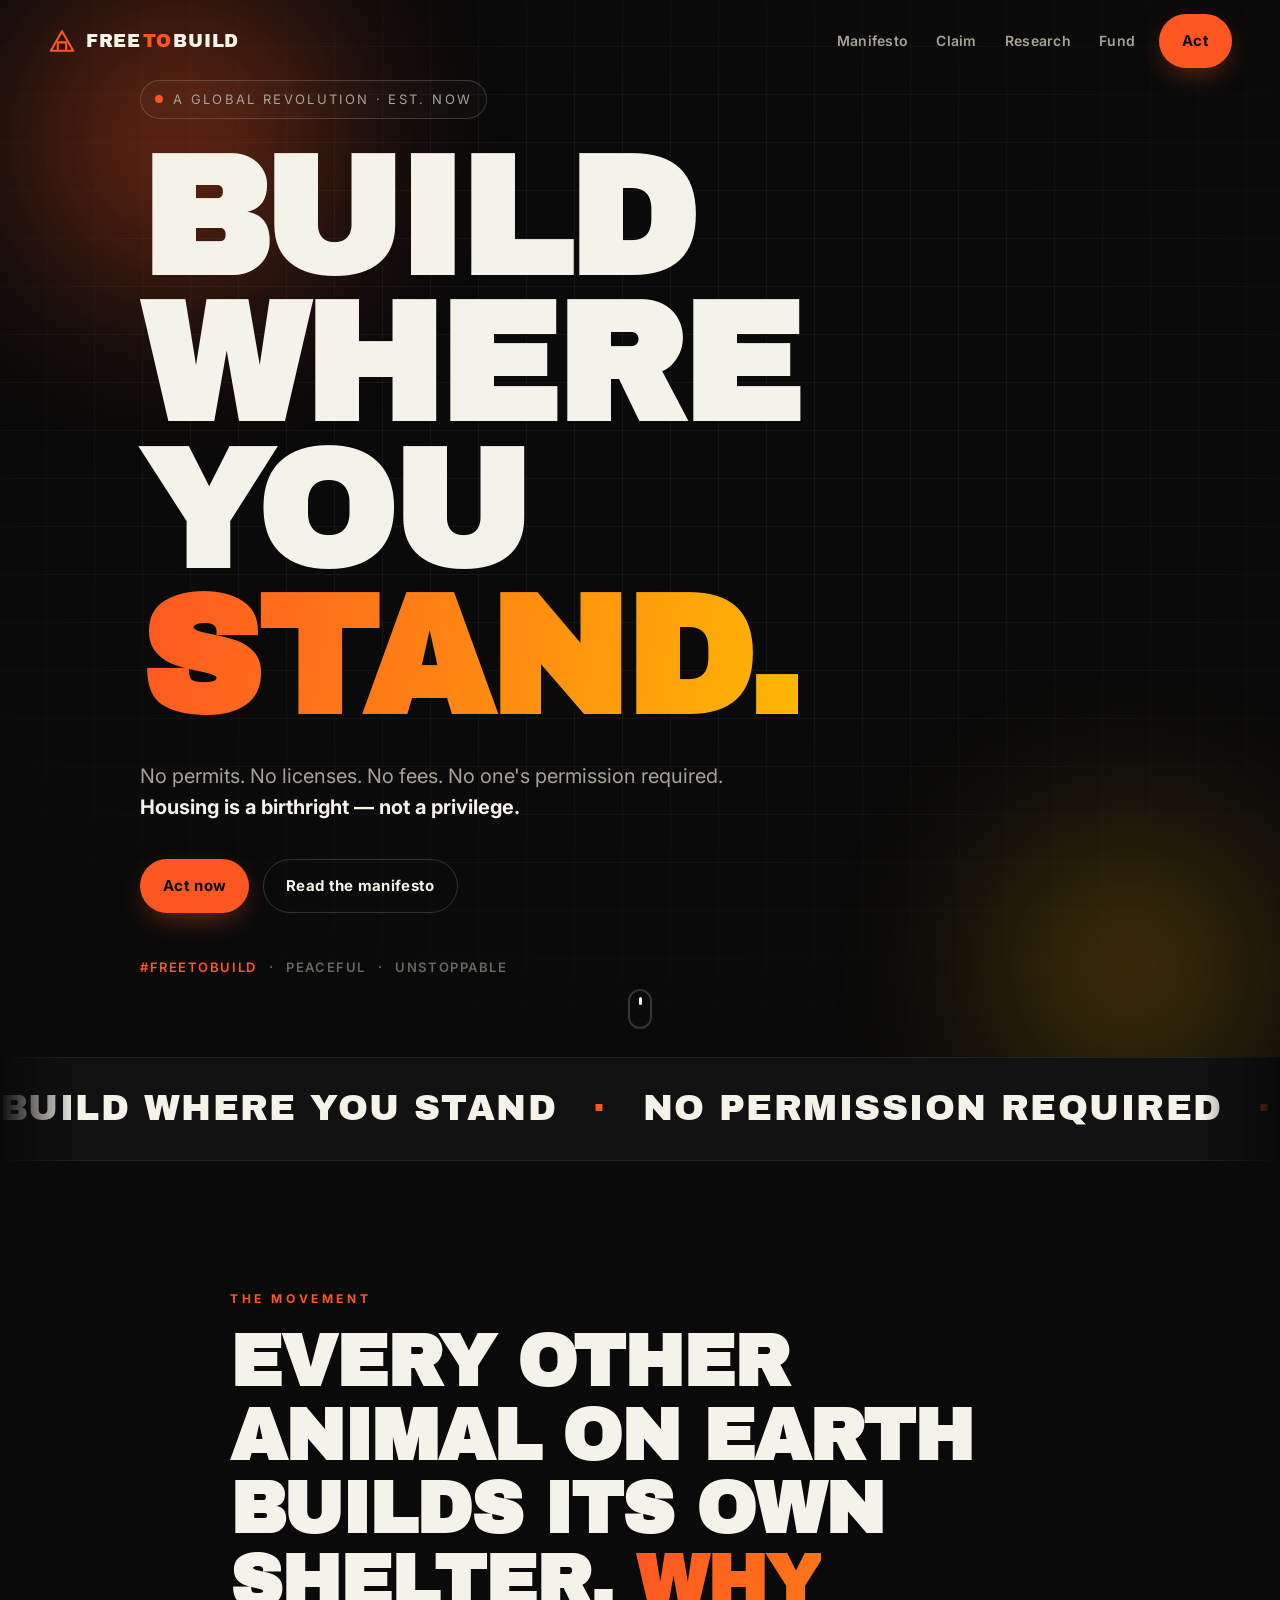
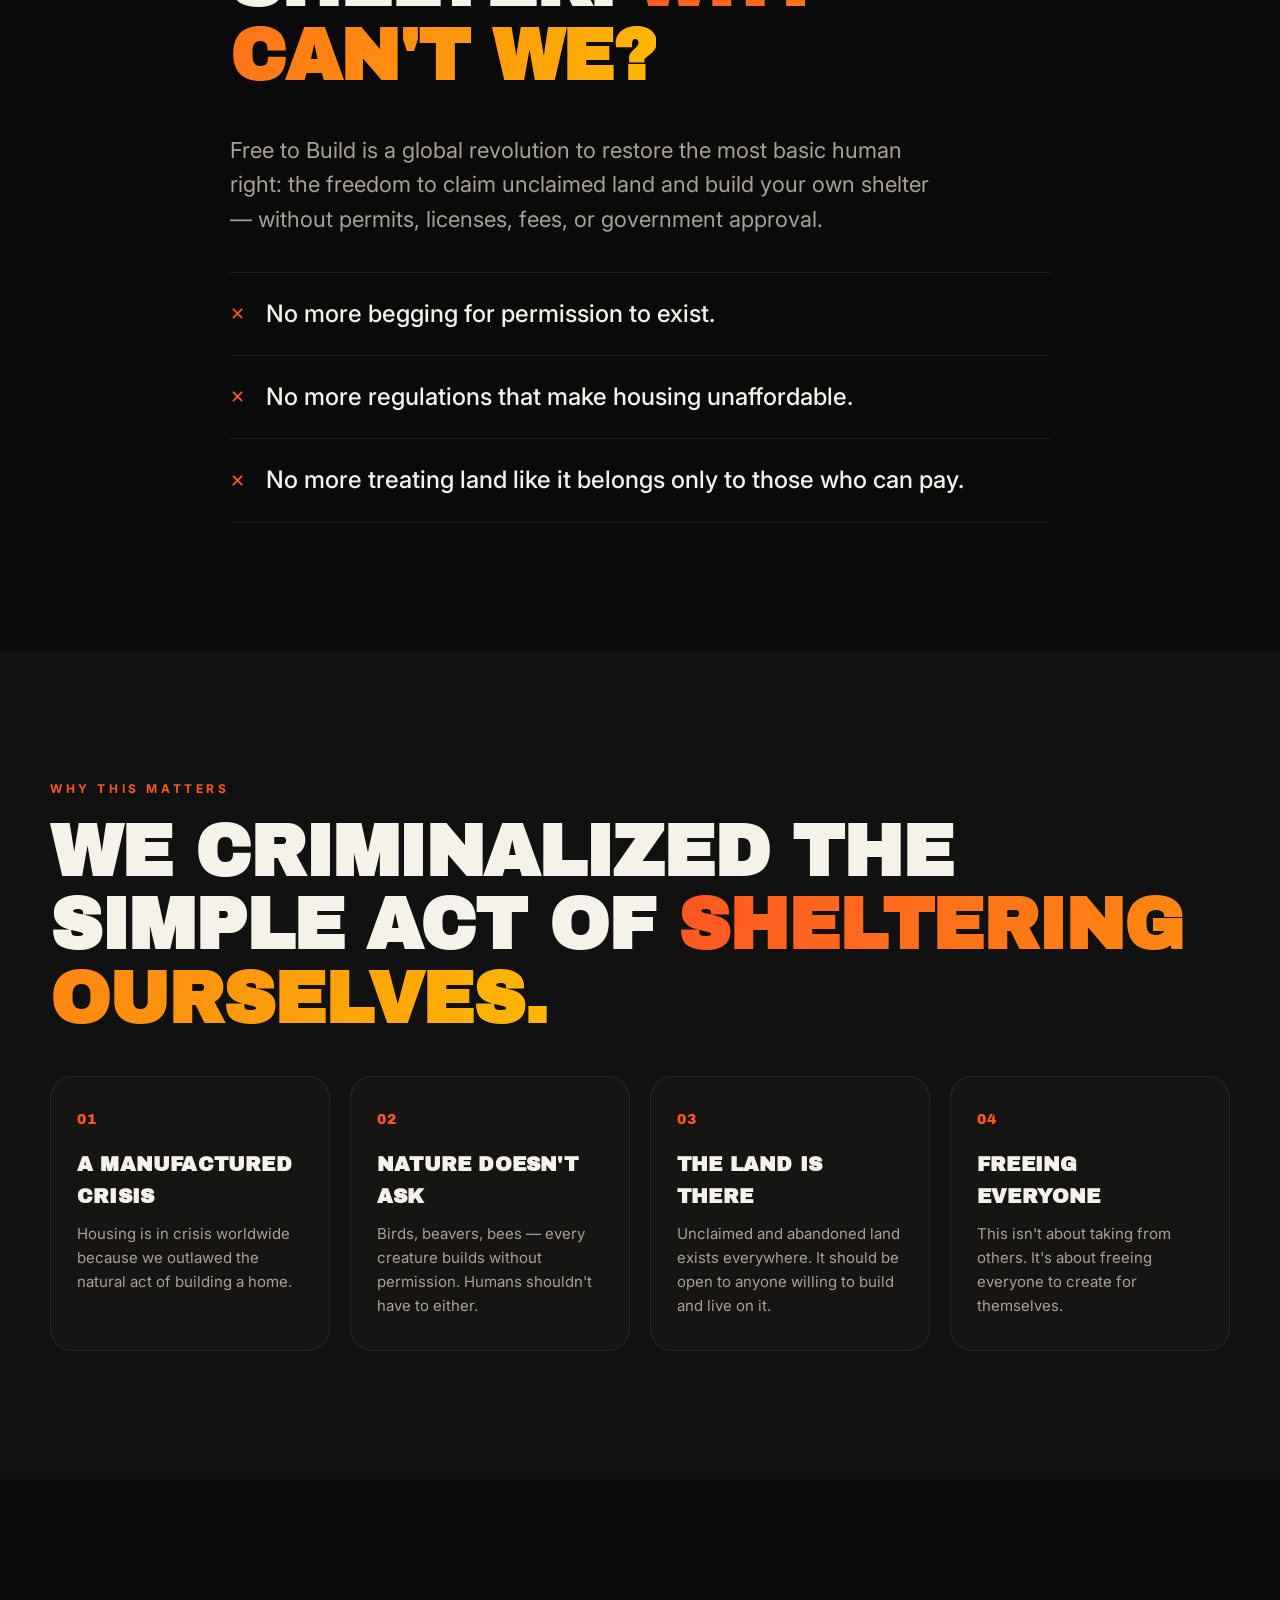
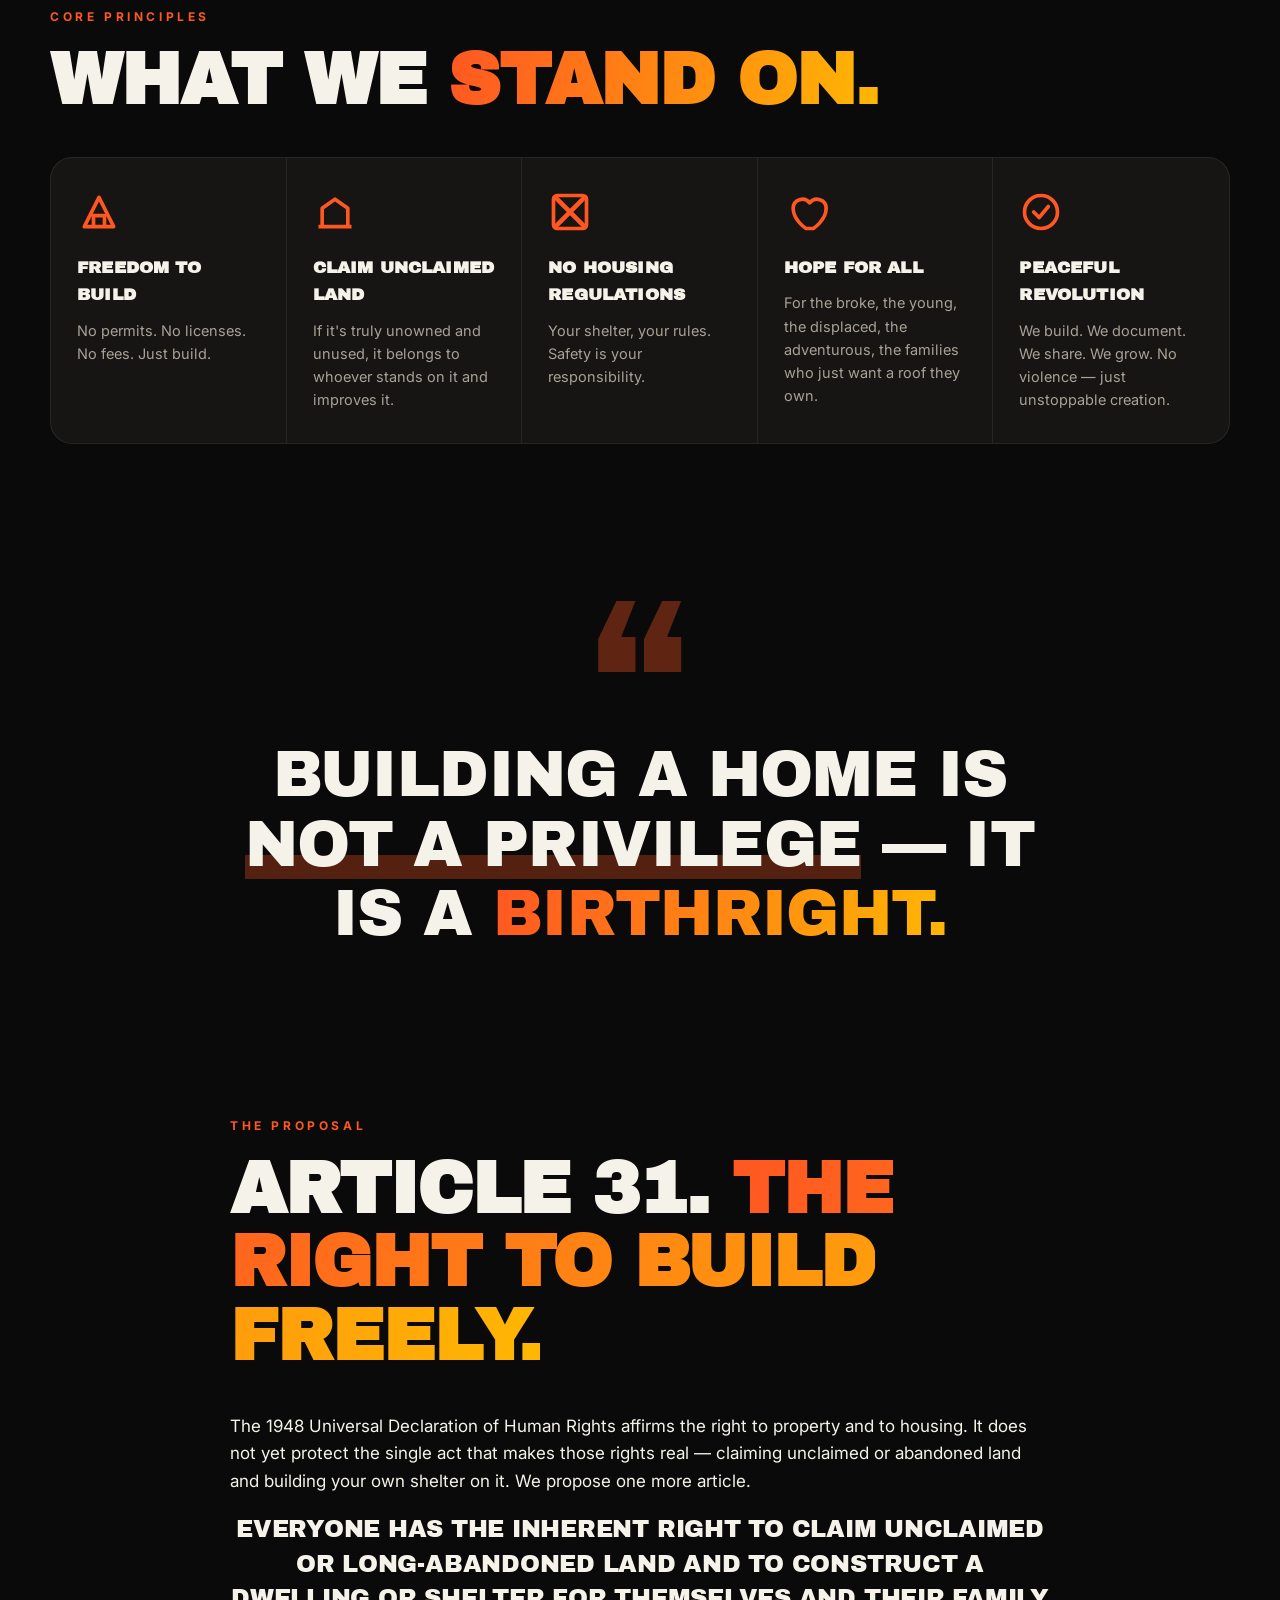
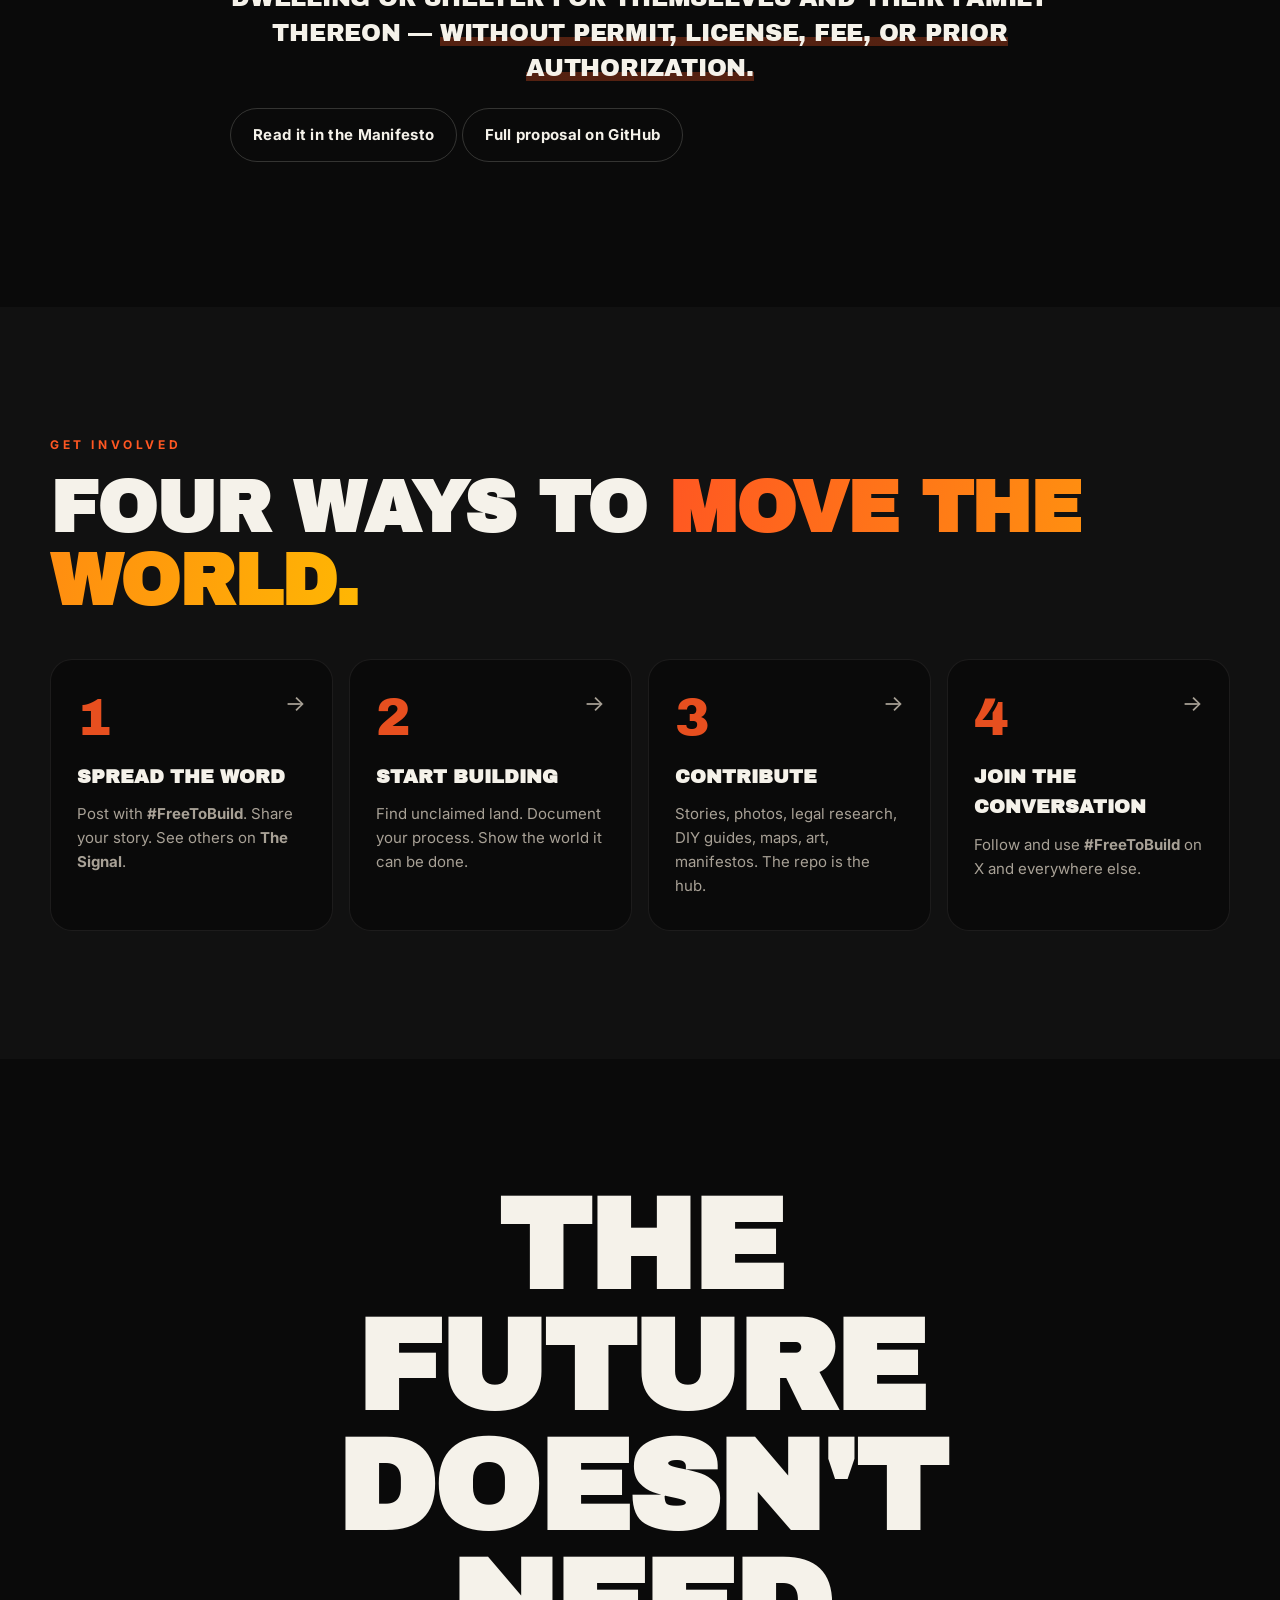
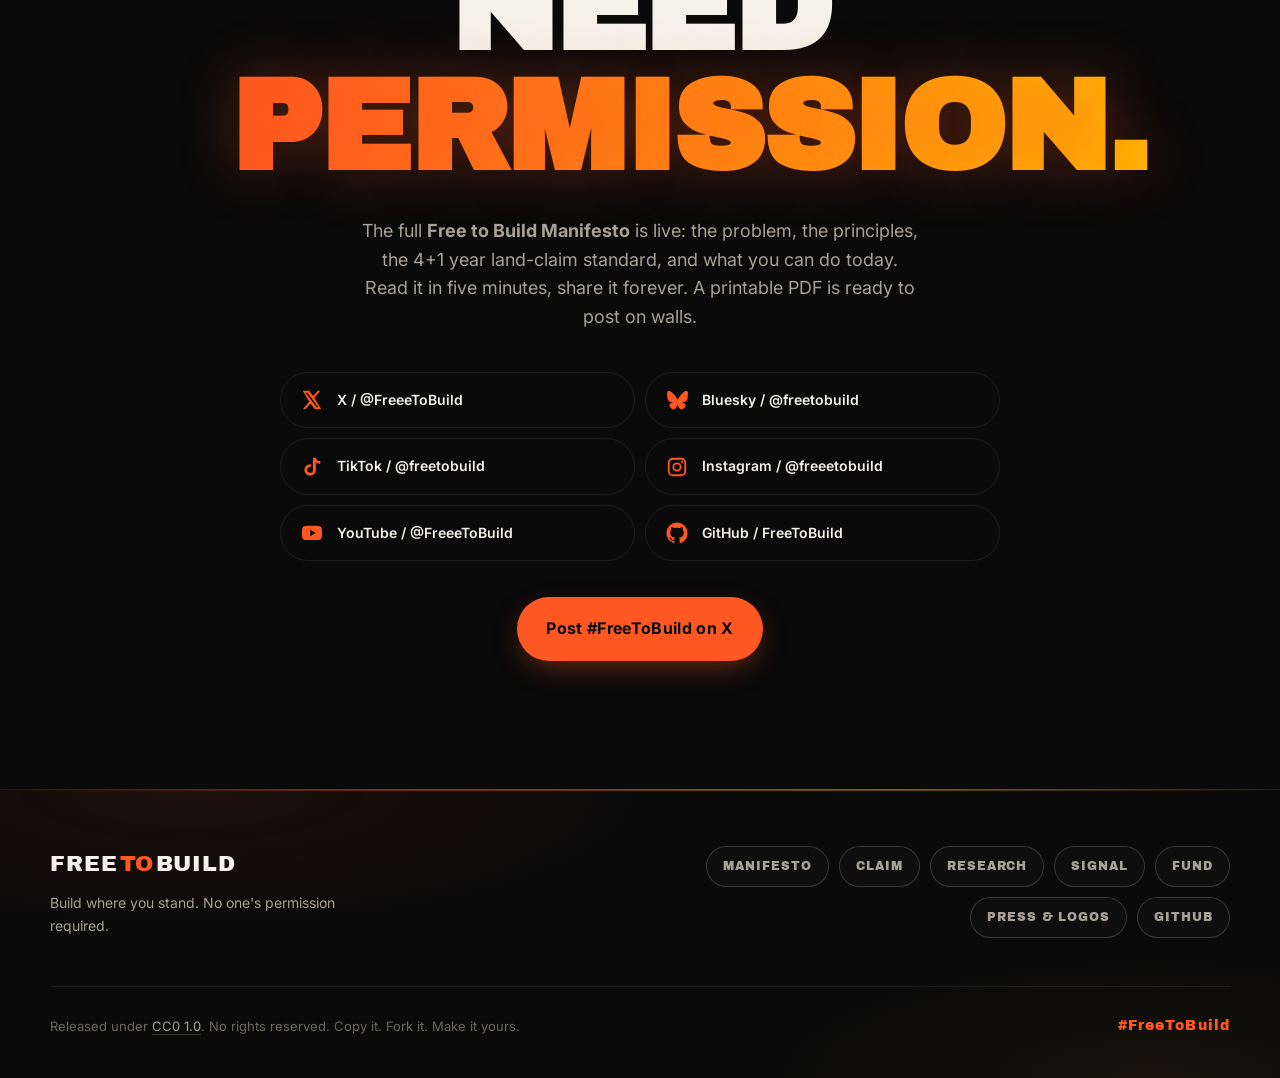
==== commit 8f171e77: "Add Article 31 on the Right to Build Freely and enhance signal section with featured content" ====
--- a/index.html
+++ b/index.html
@@ -207,6 +207,22 @@
     </div>
   </section>
 
+  <!-- ARTICLE 31 -->
+  <section class="section">
+    <div class="container narrow">
+      <p class="section-tag">The Proposal</p>
+      <h2 class="section-title">Article 31. <span class="accent">The Right to Build Freely.</span></h2>
+      <p class="lede">The 1948 Universal Declaration of Human Rights affirms the right to property and to housing. It does not yet protect the single act that makes those rights real — claiming unclaimed or abandoned land and building your own shelter on it. We propose one more article.</p>
+      <blockquote class="mega-quote" style="font-size:clamp(18px,2.2vw,24px); line-height:1.45;">
+        Everyone has the inherent right to claim unclaimed or long-abandoned land and to construct a dwelling or shelter for themselves and their family thereon — <span class="hl">without permit, license, fee, or prior authorization.</span>
+      </blockquote>
+      <p class="center" style="margin-top:22px;">
+        <a class="btn btn-ghost" href="manifesto#article-31">Read it in the Manifesto</a>
+        <a class="btn btn-ghost" href="https://github.com/FreeToBuild/docs/blob/main/proposed-udhr-amendment.md" target="_blank" rel="noopener">Full proposal on GitHub</a>
+      </p>
+    </div>
+  </section>
+
   <!-- ACT -->
   <section id="act" class="section section-dark">
     <div class="container">
--- a/styles.css
+++ b/styles.css
@@ -1320,4 +1320,43 @@
   gap: 14px;
   justify-content: center;
   margin-top: 10px;
+}
+.signal-card.platform-nostr .platform-badge { border-color: rgba(140, 82, 255, 0.5); }
+.signal-card.platform-nostr .platform-badge svg { color: #a37bff; }
+a.signal-card.platform-nostr:hover { border-color: #a37bff; background: rgba(140, 82, 255, 0.05); }
+/* ---- Signal: wide featured story (landscape video + text) ---- */
+.signal-feature-wide { margin-top: 36px; }
+@media (min-width: 820px) {
+  .signal-feature-wide { grid-template-columns: minmax(320px, 1.1fr) 1fr; align-items: start; }
+}
+.signal-embed-wide {
+  aspect-ratio: 16 / 9;
+  max-width: none;
+}
+.signal-embed-wide video {
+  position: absolute; inset: 0;
+  width: 100%; height: 100%;
+  object-fit: cover;
+  background: #000;
+}
+.signal-feature-meta .platform-nostr {
+  color: #a37bff;
+  border-color: #a37bff;
+}
+.signal-bullets {
+  margin: 6px 0 16px;
+  padding-left: 18px;
+  color: var(--fg-dim);
+  line-height: 1.55;
+}
+.signal-bullets li { margin-bottom: 6px; }
+.signal-bullets strong { color: var(--fg); }
+.signal-pullquote {
+  margin: 18px 0;
+  padding: 14px 18px;
+  border-left: 3px solid var(--accent);
+  background: rgba(255, 87, 34, 0.05);
+  color: var(--fg);
+  font-style: italic;
+  line-height: 1.5;
 }
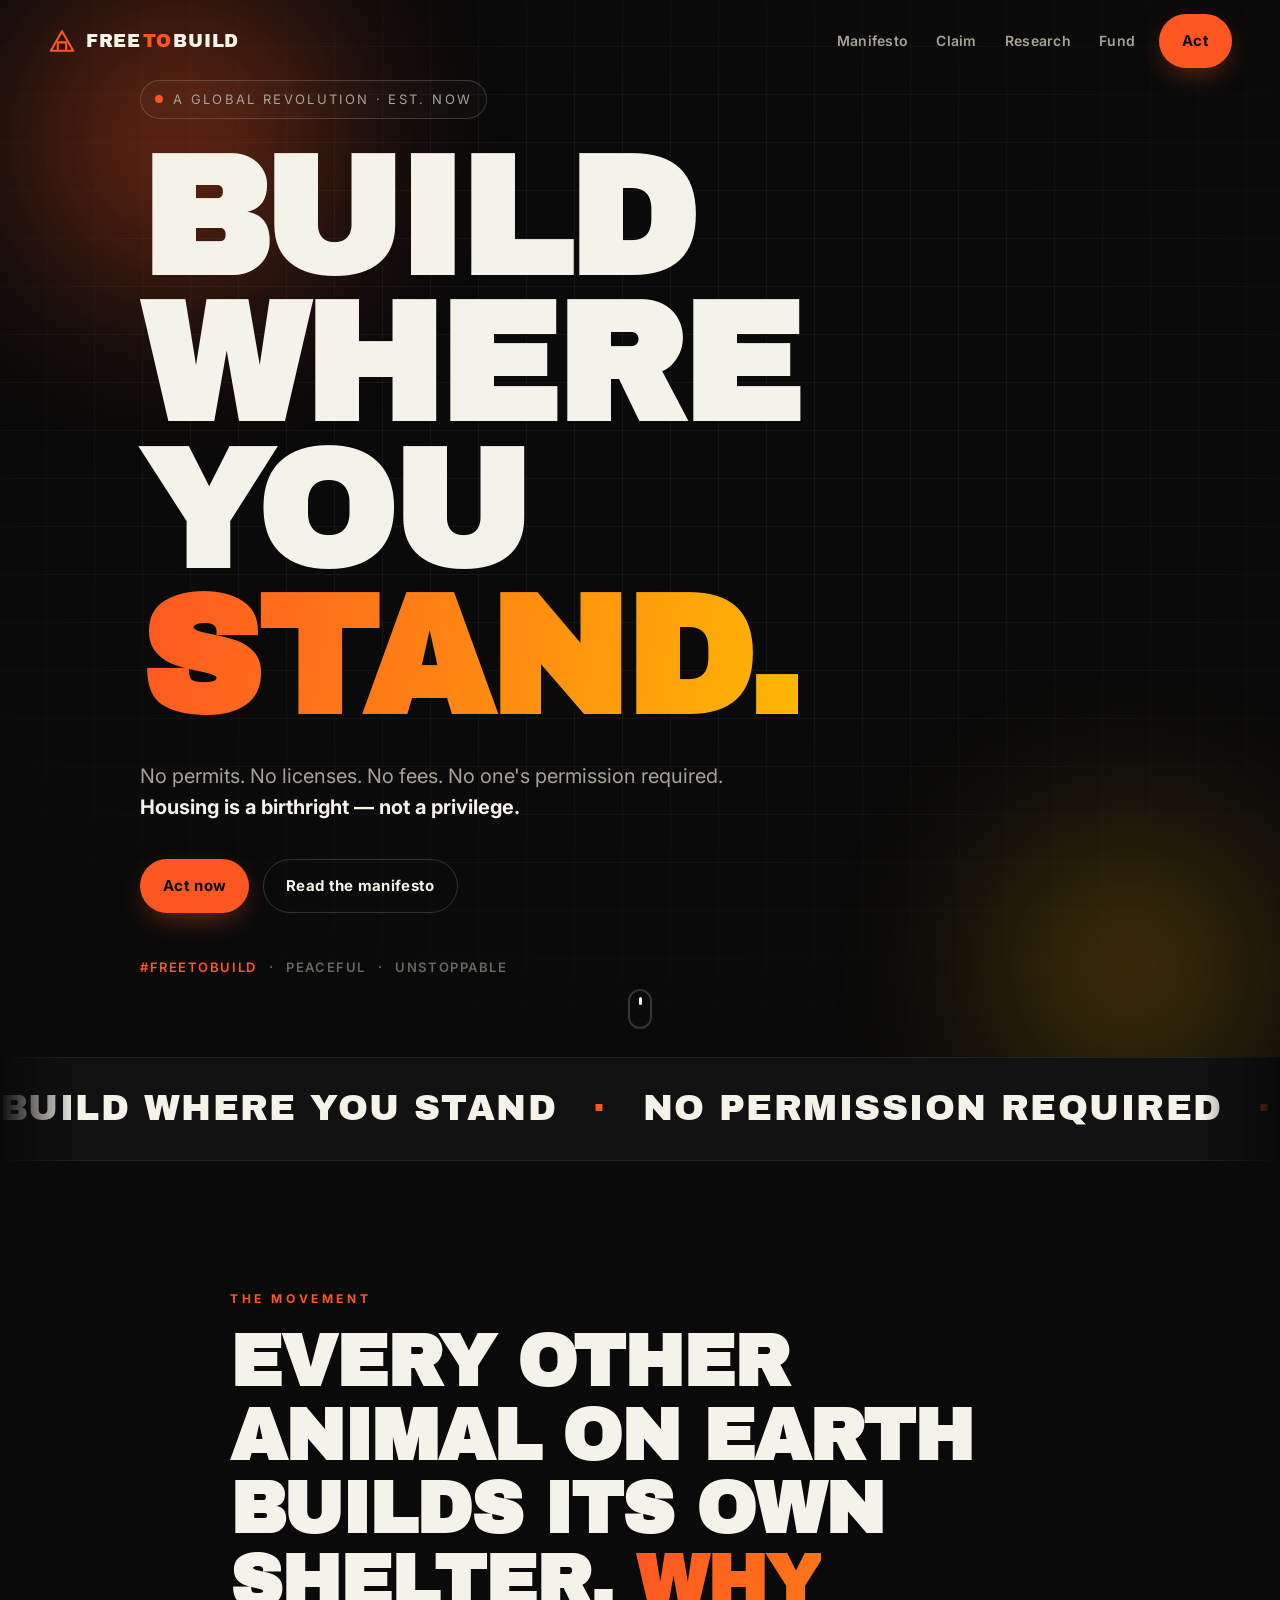
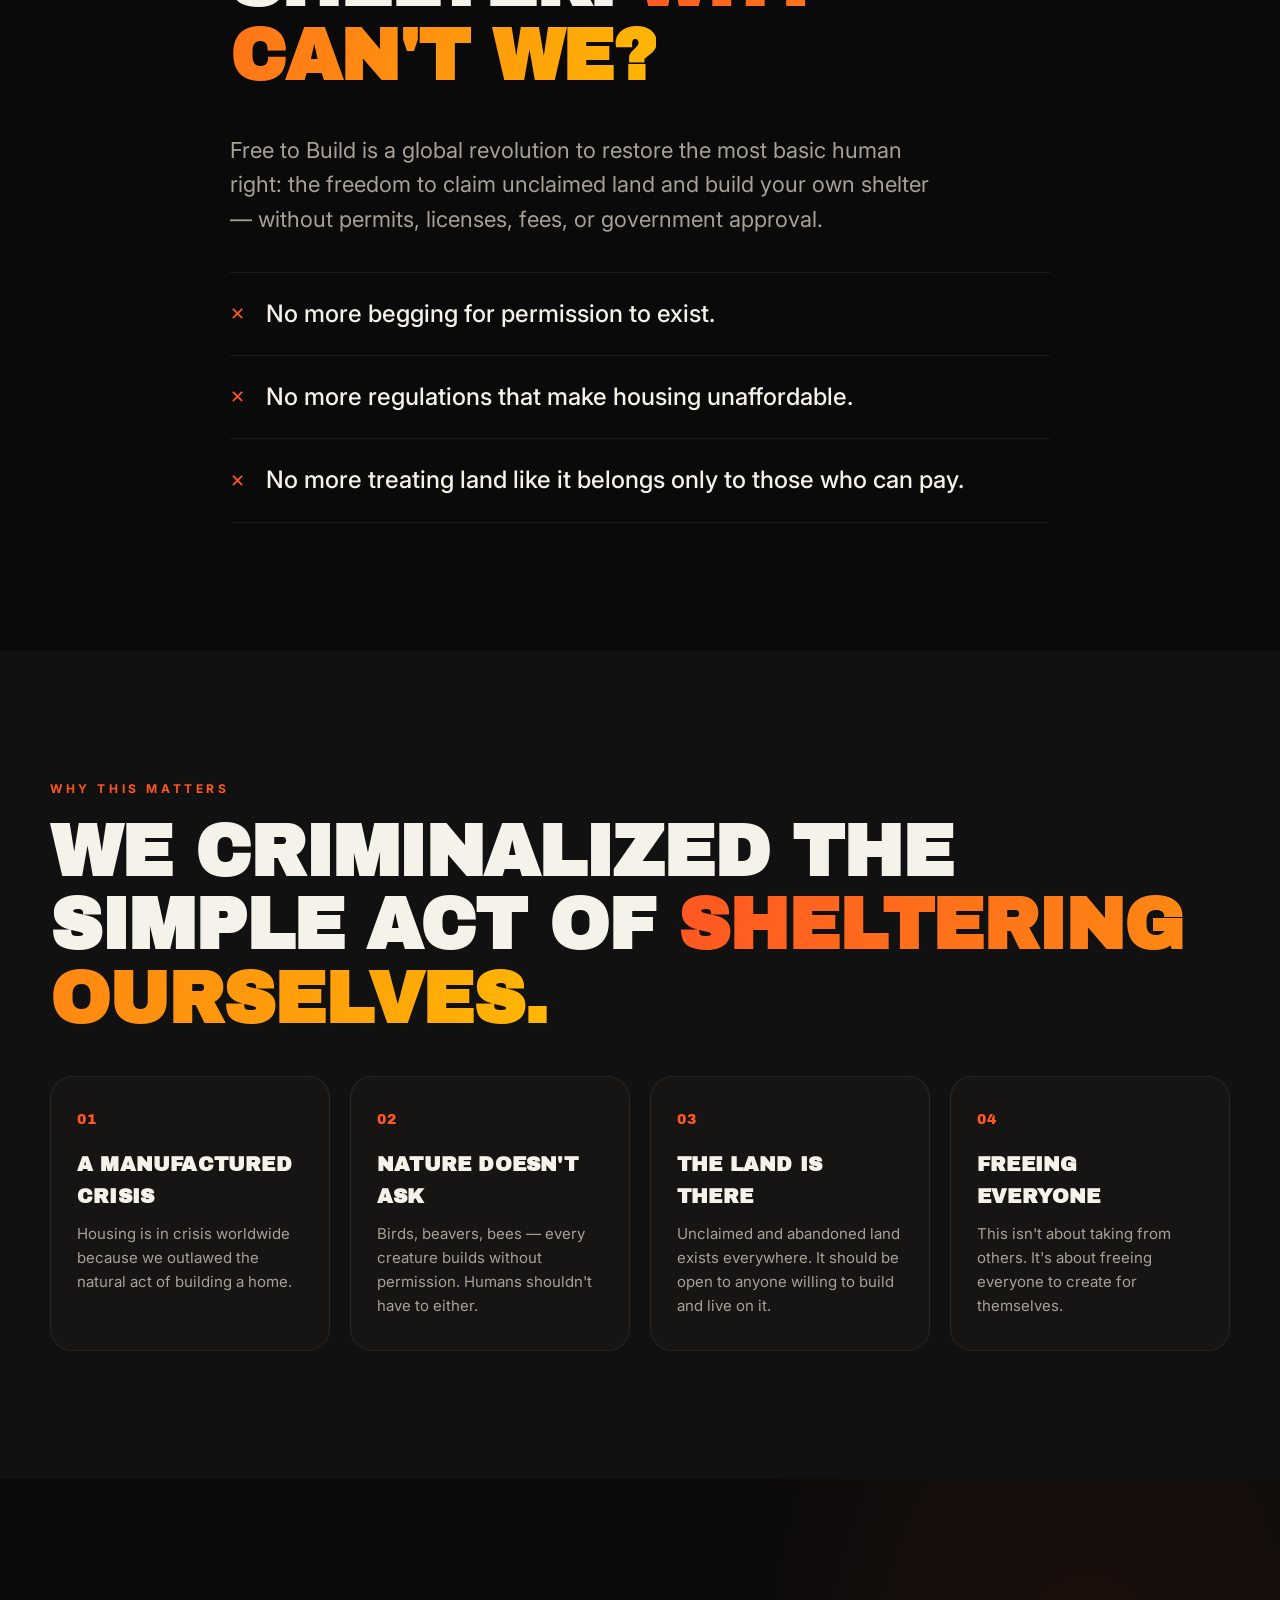
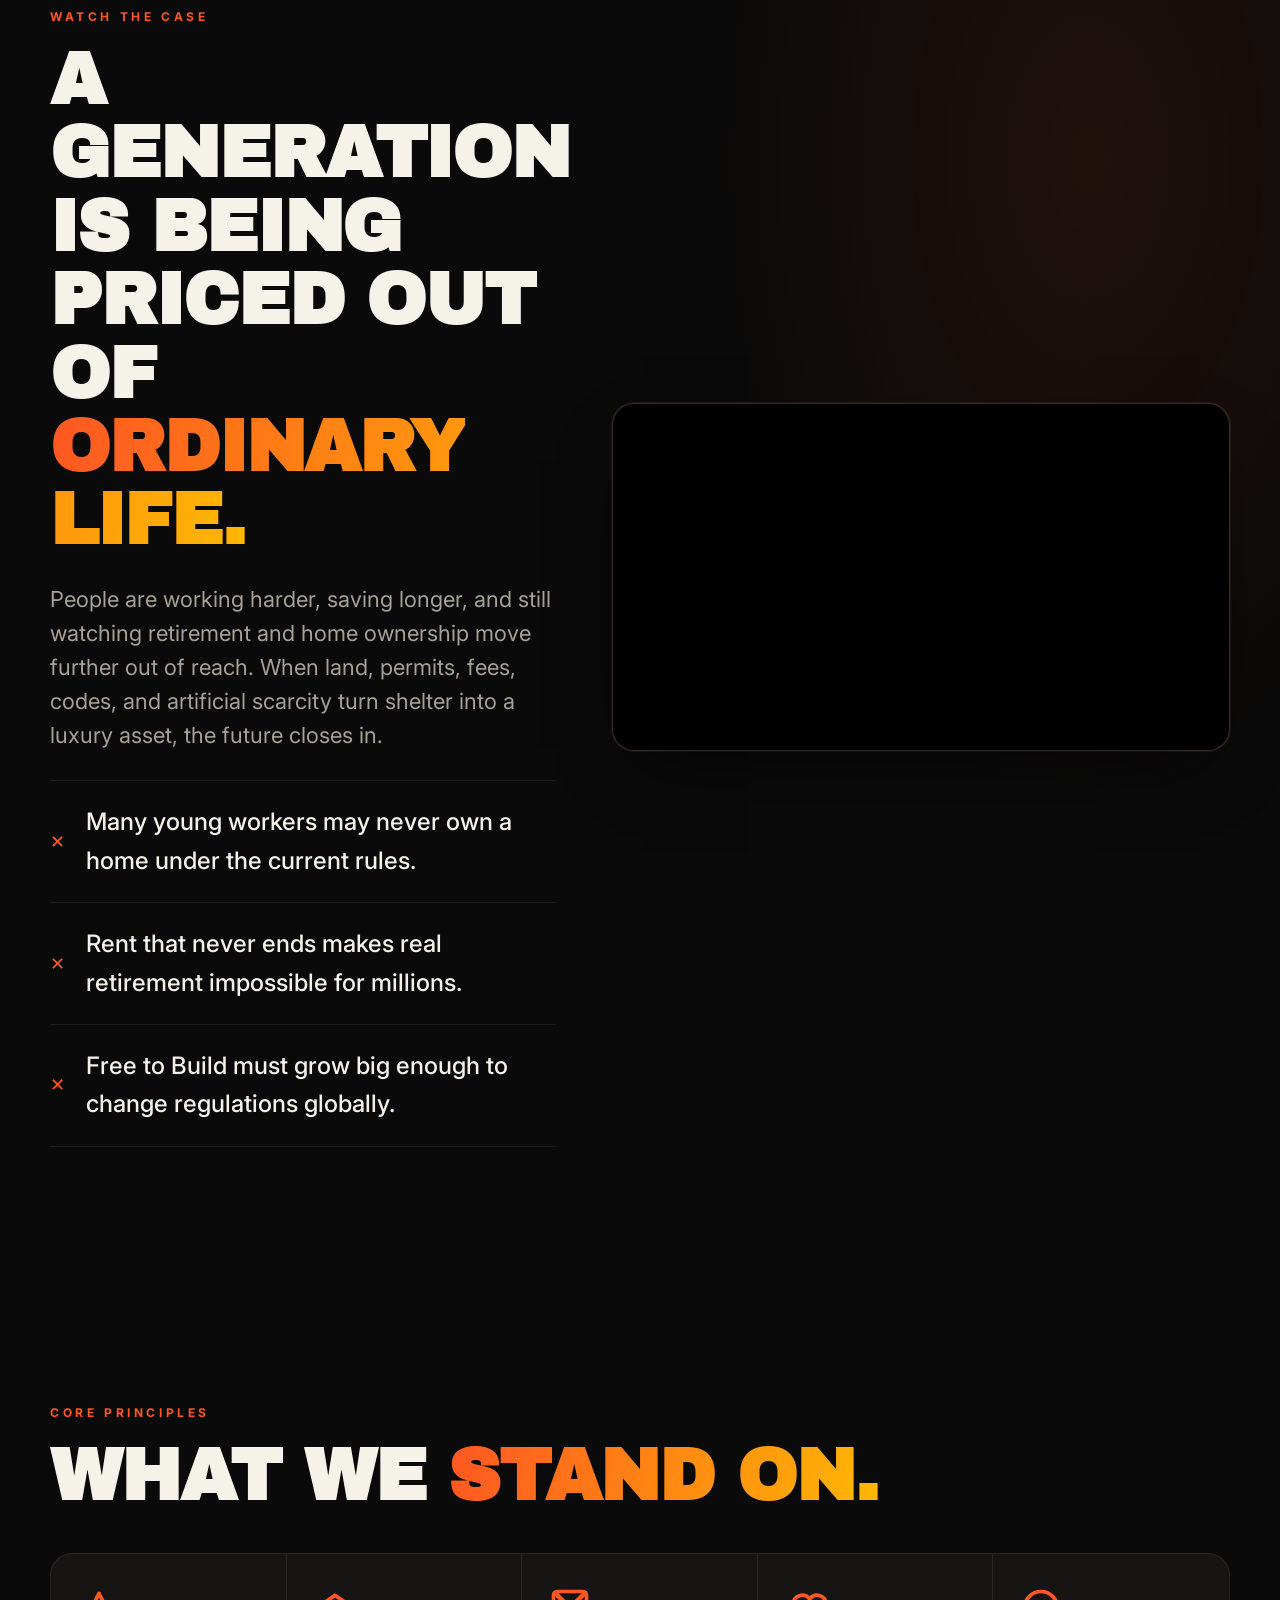
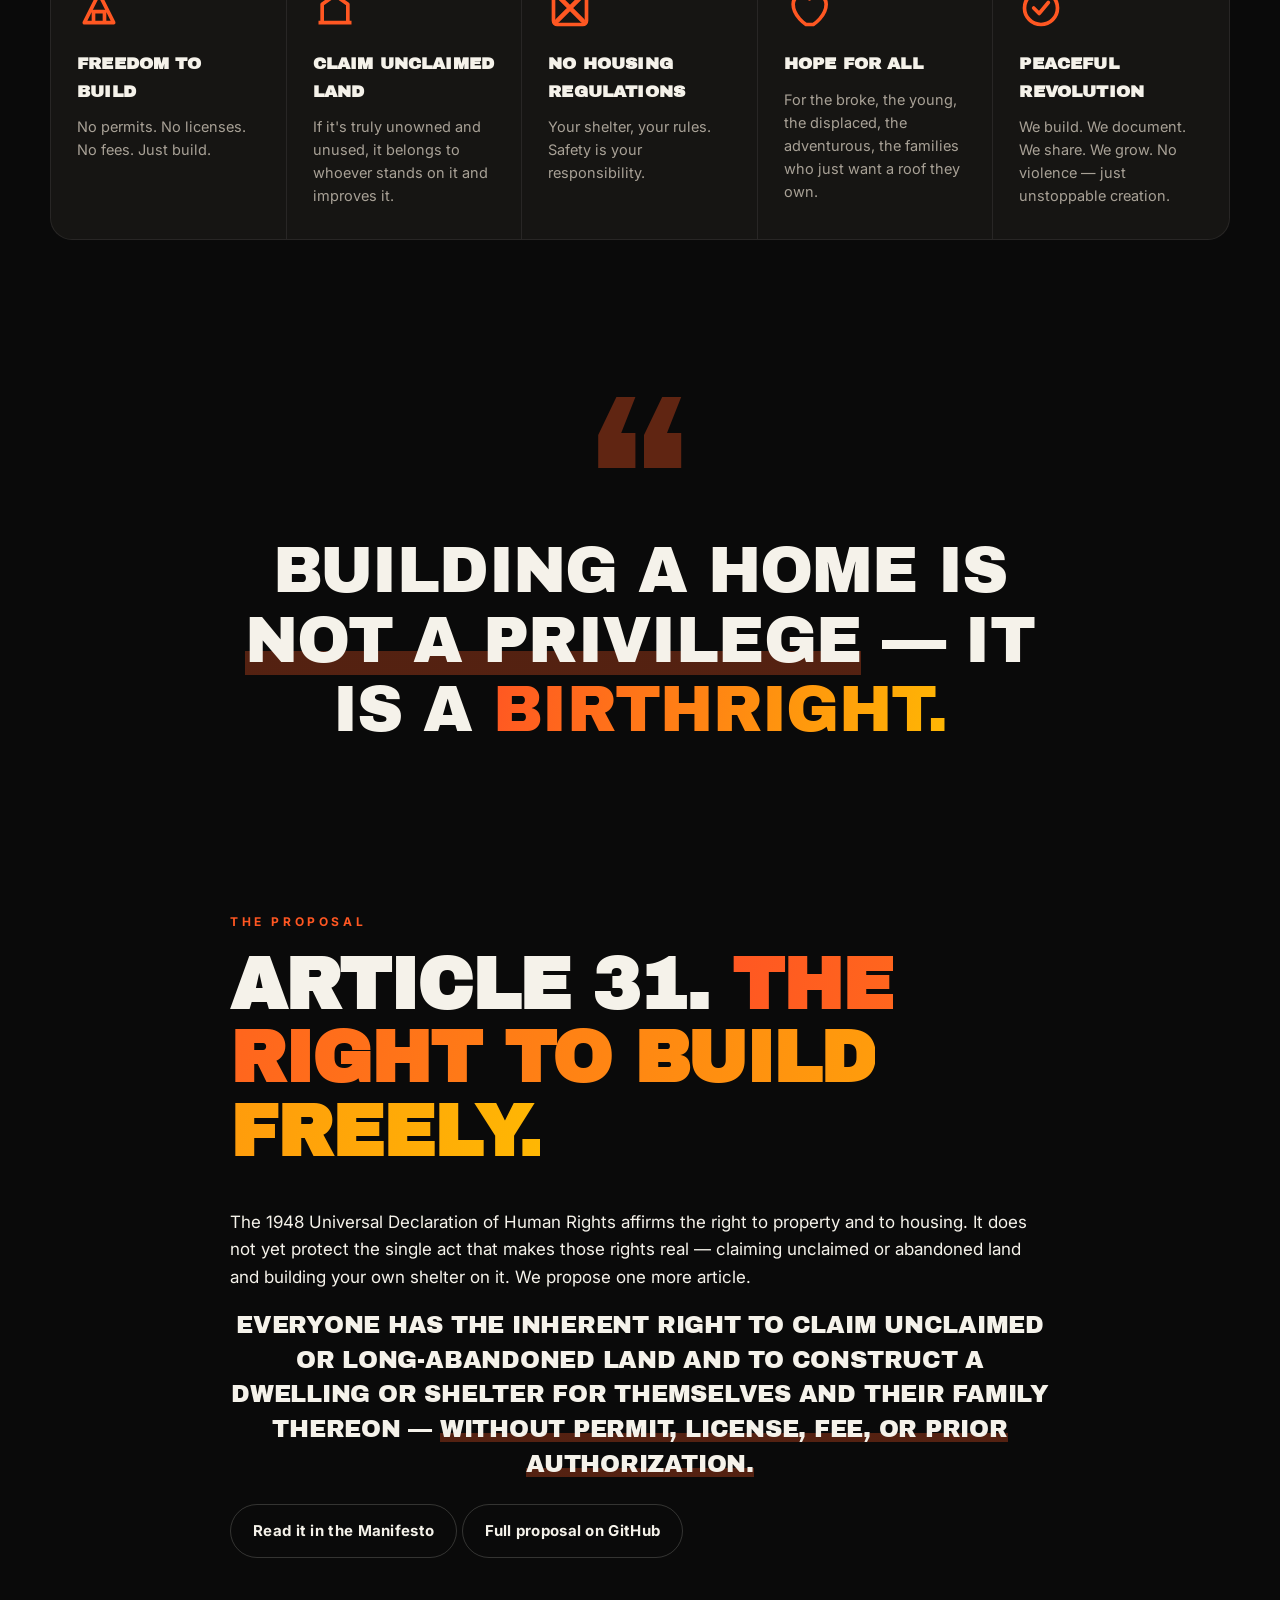
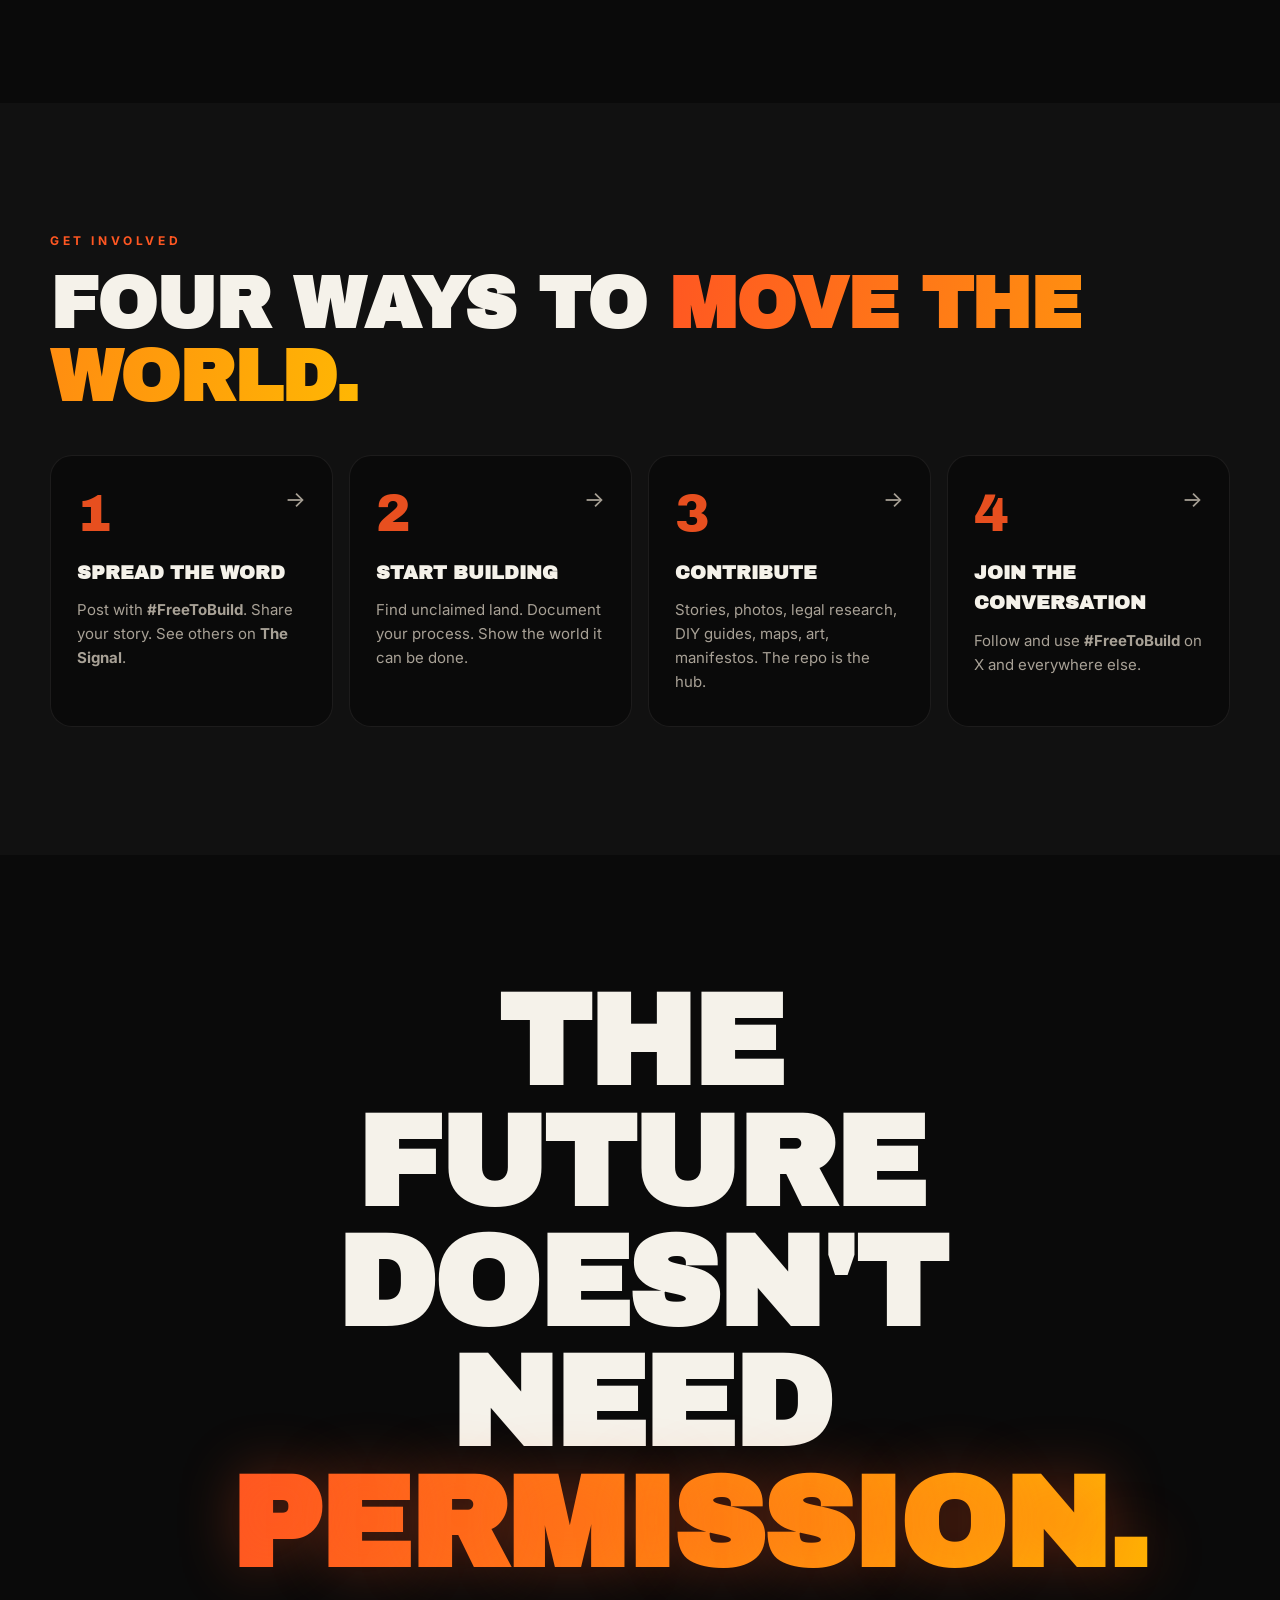
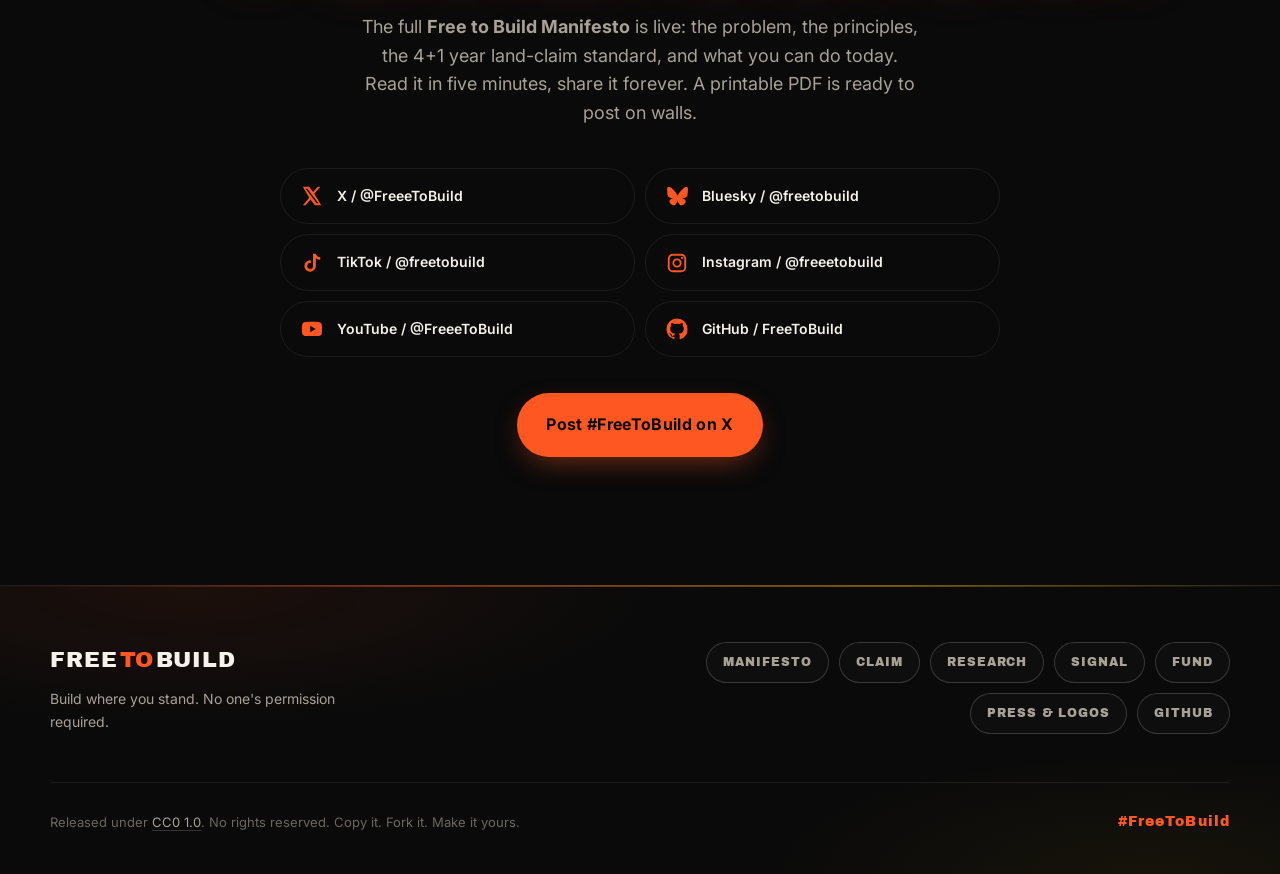
==== commit f7d9a862: "Add movement video section to homepage and enhance styles for video display" ====
--- a/index.html
+++ b/index.html
@@ -150,6 +150,36 @@
     </div>
   </section>
 
+  <!-- VIDEO -->
+  <section id="watch" class="section video-section">
+    <div class="container">
+      <div class="movement-video">
+        <div class="movement-video-copy">
+          <p class="section-tag">Watch the Case</p>
+          <h2 class="section-title">A generation is being priced out of <span class="accent">ordinary life.</span></h2>
+          <p class="lead">
+            People are working harder, saving longer, and still watching retirement and home ownership move further out of reach.
+            When land, permits, fees, codes, and artificial scarcity turn shelter into a luxury asset, the future closes in.
+          </p>
+          <ul class="stripe-list">
+            <li>Many young workers may never own a home under the current rules.</li>
+            <li>Rent that never ends makes real retirement impossible for millions.</li>
+            <li>Free to Build must grow big enough to change regulations globally.</li>
+          </ul>
+        </div>
+        <div class="movement-video-frame">
+          <iframe
+            src="https://www.youtube.com/embed/6P4RVe1_sgo"
+            title="Free to Build — why the movement must grow"
+            loading="lazy"
+            allow="accelerometer; autoplay; clipboard-write; encrypted-media; gyroscope; picture-in-picture; web-share"
+            referrerpolicy="strict-origin-when-cross-origin"
+            allowfullscreen></iframe>
+        </div>
+      </div>
+    </div>
+  </section>
+
   <!-- PRINCIPLES -->
   <section id="principles" class="section">
     <div class="container">
--- a/styles.css
+++ b/styles.css
@@ -635,6 +635,47 @@
 }
 .step:hover .step-arrow { transform: translate(4px, -4px); color: var(--accent); }
 
+/* ============ MOVEMENT VIDEO ============ */
+.video-section {
+  background:
+    radial-gradient(ellipse 50% 80% at 85% 20%, rgba(255, 87, 34, 0.09), transparent 60%),
+    var(--bg);
+}
+.movement-video {
+  display: grid;
+  grid-template-columns: 1fr;
+  gap: clamp(28px, 5vw, 56px);
+  align-items: center;
+}
+@media (min-width: 980px) {
+  .movement-video {
+    grid-template-columns: minmax(320px, 0.9fr) minmax(480px, 1.1fr);
+  }
+}
+.movement-video-copy .section-title {
+  margin-bottom: 24px;
+}
+.movement-video-copy .lead {
+  margin-bottom: 28px;
+}
+.movement-video-frame {
+  position: relative;
+  aspect-ratio: 16 / 9;
+  width: 100%;
+  overflow: hidden;
+  border: 1px solid var(--line-strong);
+  border-radius: var(--radius-lg);
+  background: #000;
+  box-shadow: 0 28px 70px -30px rgba(0, 0, 0, 0.75), 0 0 0 1px rgba(255, 87, 34, 0.12);
+}
+.movement-video-frame iframe {
+  position: absolute;
+  inset: 0;
+  width: 100%;
+  height: 100%;
+  border: 0;
+}
+
 /* ============ FINAL ============ */
 .final { padding-bottom: clamp(80px, 10vw, 140px); }
 .final-title {
@@ -1359,4 +1400,114 @@
   color: var(--fg);
   font-style: italic;
   line-height: 1.5;
-}+}
+/* ---- Bitcoin / Lightning donation cards ---- */
+.btc-grid {
+  display: grid;
+  grid-template-columns: 1fr;
+  gap: 18px;
+  margin: 20px 0 28px;
+}
+@media (min-width: 720px) {
+  .btc-grid { grid-template-columns: 1fr 1fr; gap: 22px; }
+}
+@media (min-width: 1060px) {
+  .btc-grid { grid-template-columns: 1fr 1fr 1fr; }
+}
+.btc-card {
+  display: flex;
+  flex-direction: column;
+  gap: 16px;
+  padding: 24px;
+  background: var(--bg-3);
+  border: 1px solid var(--line-strong);
+  border-radius: var(--radius-lg);
+  box-shadow: 0 16px 40px -20px rgba(0, 0, 0, 0.5);
+  transition: border-color .25s var(--ease), transform .25s var(--ease);
+}
+.btc-card:hover { border-color: var(--accent); }
+.btc-head {
+  display: flex;
+  align-items: center;
+  gap: 14px;
+}
+.btc-head h4 {
+  font-family: var(--font-display);
+  font-size: 22px;
+  margin: 0;
+  line-height: 1.1;
+}
+.btc-sub {
+  margin: 2px 0 0;
+  color: var(--muted);
+  font-size: 12px;
+  letter-spacing: 0.08em;
+  text-transform: uppercase;
+  font-family: var(--font-display);
+}
+.btc-icon {
+  display: inline-flex;
+  align-items: center;
+  justify-content: center;
+  width: 42px; height: 42px;
+  border-radius: 50%;
+  background: #F7931A;
+  color: #fff;
+  flex: 0 0 auto;
+}
+.btc-icon-ln {
+  background: #FFB703;
+  color: #0A0A0A;
+}
+.qr {
+  align-self: center;
+  padding: 12px;
+  background: #F5F2EA;
+  border-radius: var(--radius);
+  line-height: 0;
+}
+.qr canvas { display: block; max-width: 100%; height: auto; }
+.btc-addr {
+  display: flex;
+  align-items: stretch;
+  gap: 0;
+  background: var(--bg-2);
+  border: 1px solid var(--line);
+  border-radius: var(--radius);
+  overflow: hidden;
+}
+.btc-addr code {
+  flex: 1;
+  padding: 10px 12px;
+  font-family: ui-monospace, SFMono-Regular, Menlo, monospace;
+  font-size: 11px;
+  color: var(--fg);
+  word-break: break-all;
+  background: transparent;
+  min-width: 0;
+  align-self: center;
+}
+.btn-copy {
+  flex: 0 0 auto;
+  padding: 0 16px;
+  background: var(--accent);
+  color: #0A0A0A;
+  border: 0;
+  font-family: var(--font-display);
+  font-size: 12px;
+  letter-spacing: 0.08em;
+  text-transform: uppercase;
+  cursor: pointer;
+  transition: background .2s var(--ease);
+}
+.btn-copy:hover { background: var(--accent-2); }
+.btn-copy.is-copied { background: #4ade80; }
+.btc-card .give-cta {
+  align-self: flex-start;
+}
+.btc-note {
+  color: var(--muted);
+  font-size: 14px;
+  margin-bottom: 26px;
+}
+.btc-icon-xmr { background: #FF6600; color: #fff; }
